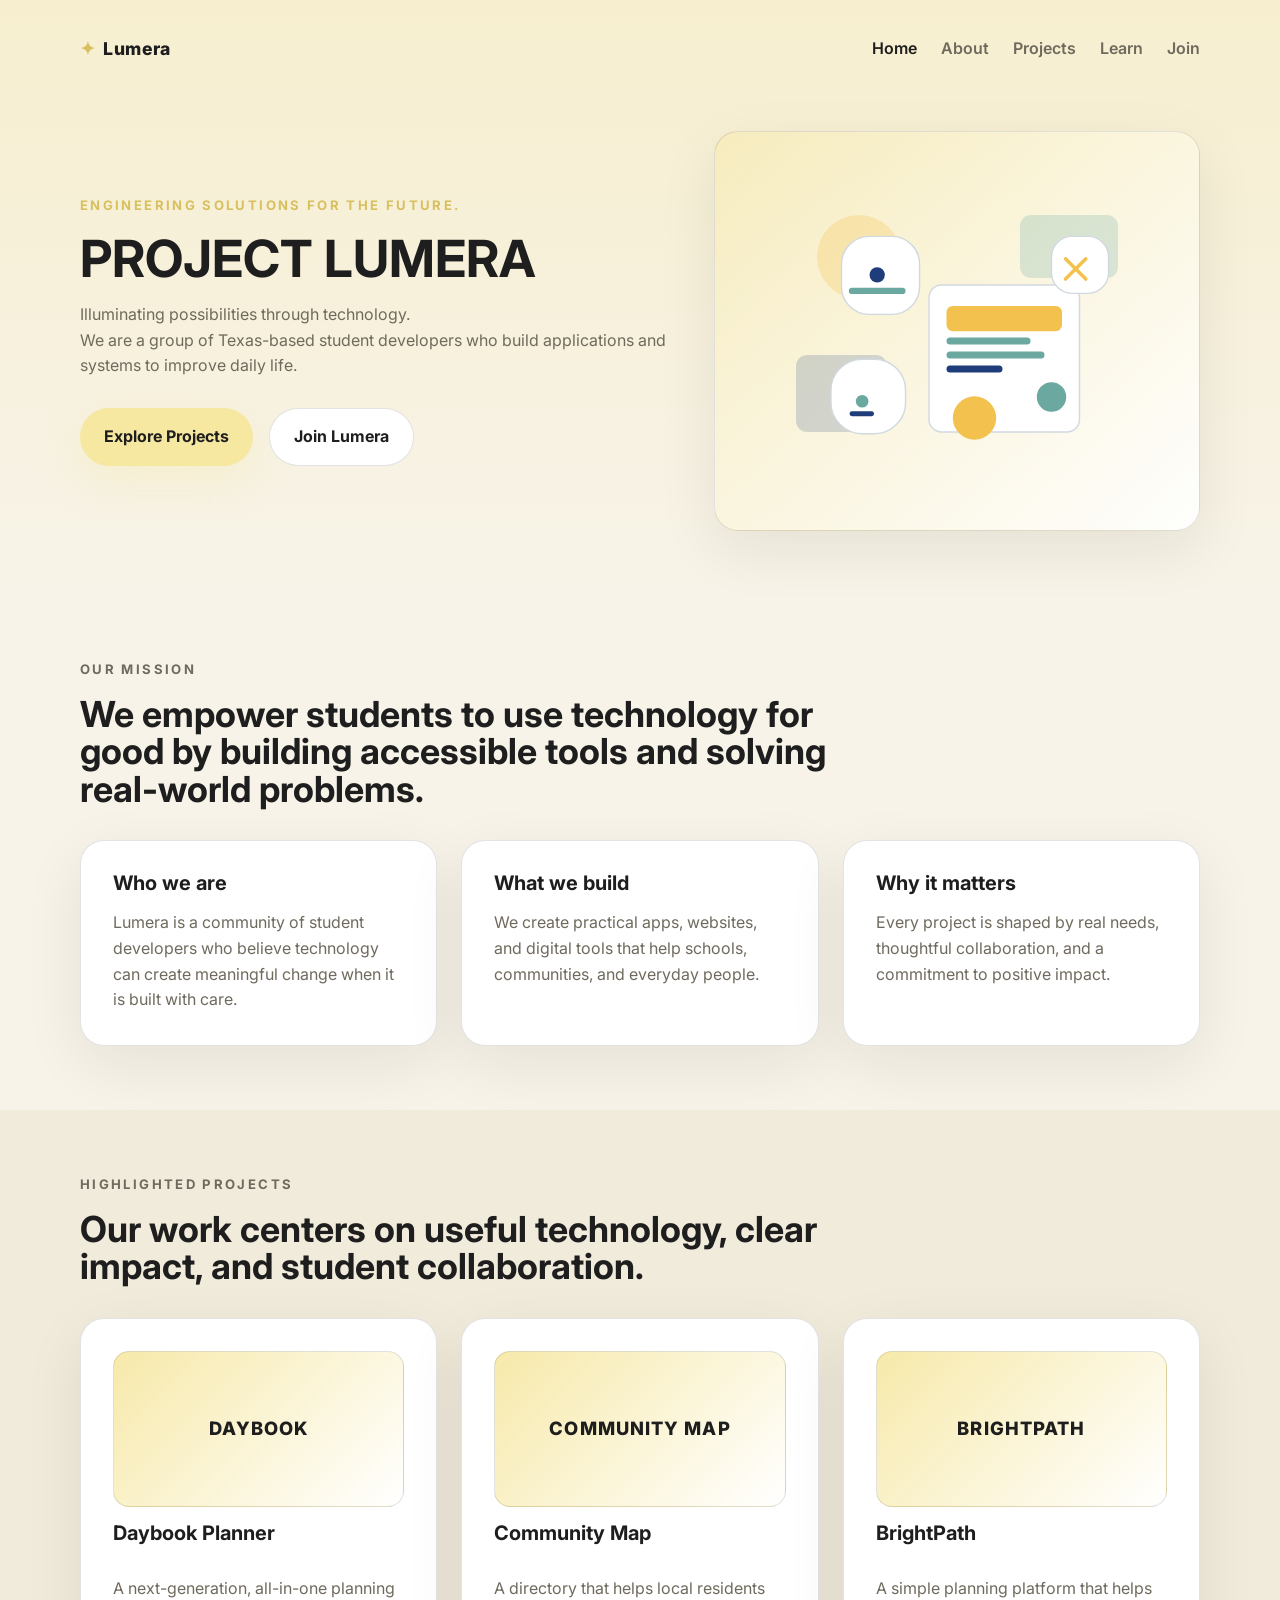
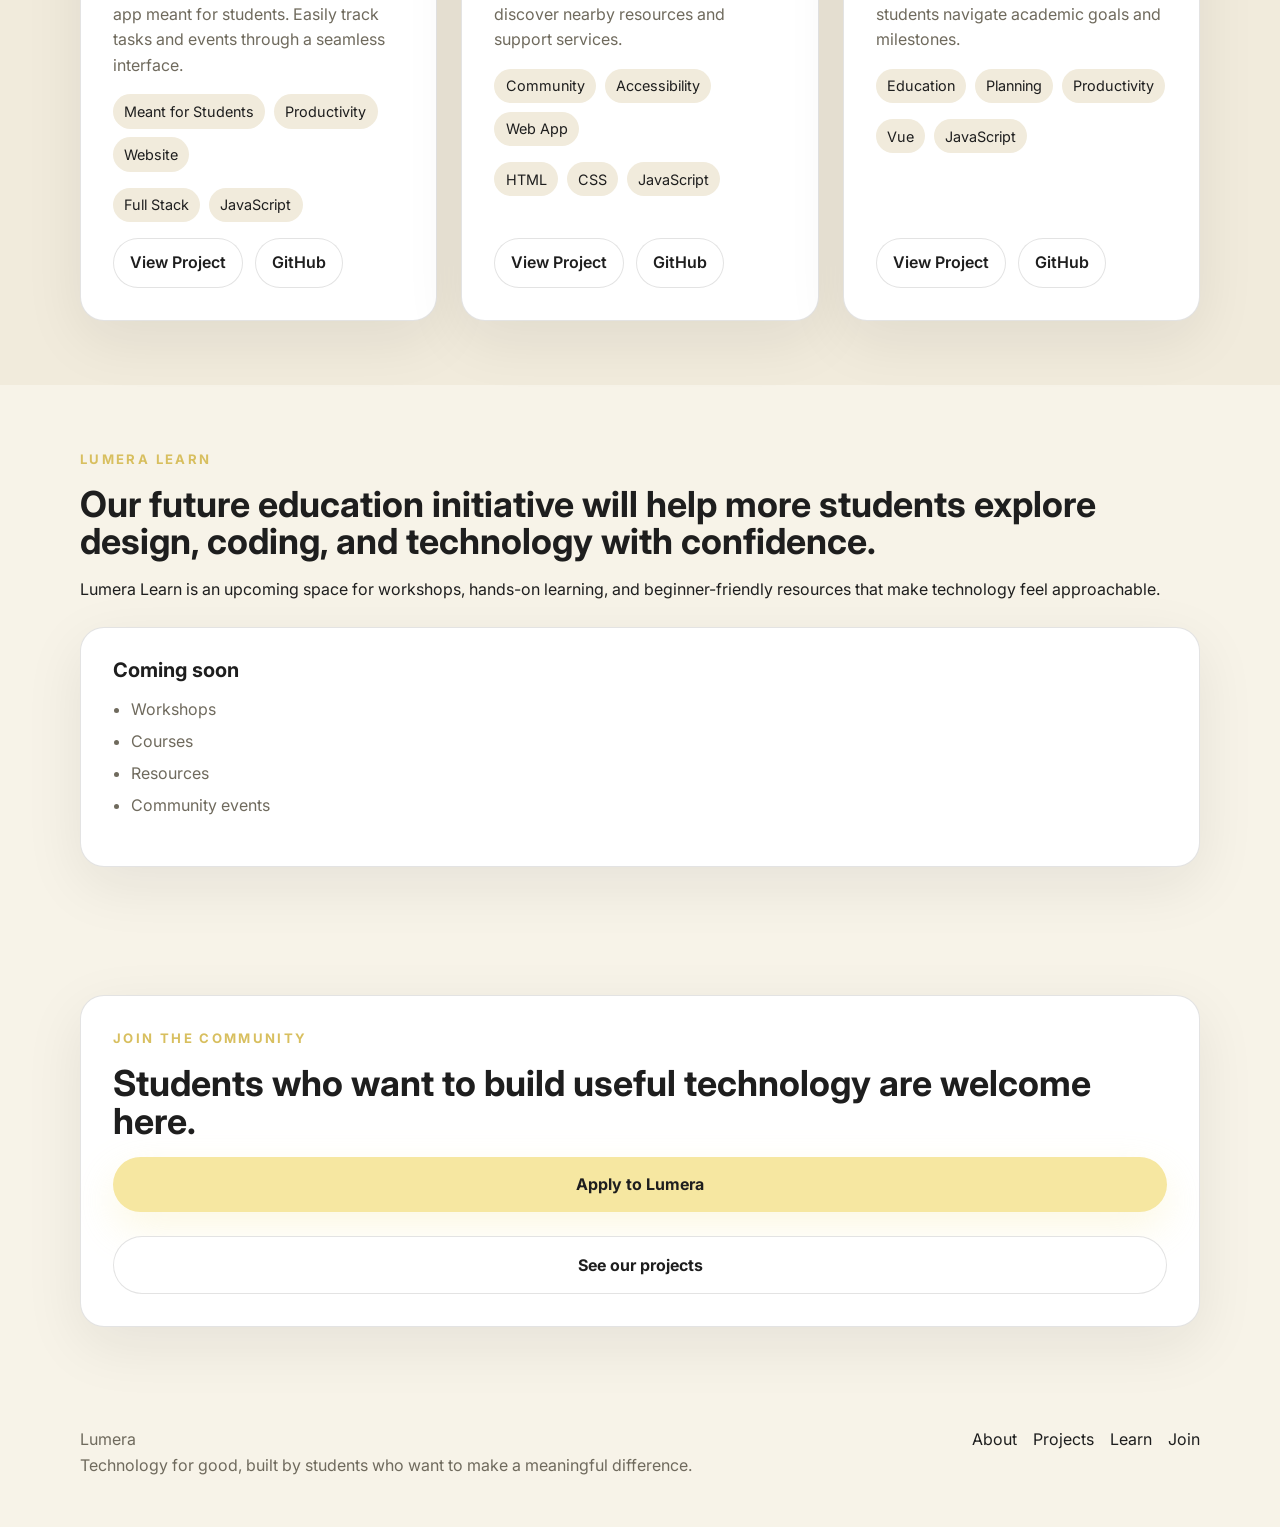
==== index.html @ 1d2bdd90 "Updated website UI and purpose" ====
﻿<!DOCTYPE html>
<html lang="en">
  <head>
    <meta charset="UTF-8" />
    <meta name="viewport" content="width=device-width, initial-scale=1.0" />
    <title>Project Lumera</title>
    <meta
      name="description"
      content="Lumera is a student-led nonprofit building technology that helps people and communities through meaningful projects."
    />
    <link rel="preconnect" href="https://fonts.googleapis.com" />
    <link rel="preconnect" href="https://fonts.gstatic.com" crossorigin />
    <link
      href="https://fonts.googleapis.com/css2?family=Inter:wght@400;500;600;700;800&display=swap"
      rel="stylesheet"
    />
    <link rel="stylesheet" href="css/style.css" />
    <script defer src="js/config.js"></script>
    <script defer src="js/projects.js"></script>
    <script defer src="js/script.js"></script>
  </head>
  <body>
    <header class="page-header">
      <div class="container header-inner">
        <a class="brand" href="index.html"><span class="brand-mark">✦</span> Lumera</a>
        <button class="nav-toggle" aria-expanded="false" aria-controls="site-navigation">
          <span class="toggle-line"></span>
          <span class="toggle-line"></span>
          <span class="toggle-line"></span>
          <span class="visually-hidden">Open navigation</span>
        </button>
        <nav id="site-navigation" class="site-nav">
          <a href="index.html" class="nav-link active">Home</a>
          <a href="about.html" class="nav-link">About</a>
          <a href="projects.html" class="nav-link">Projects</a>
          <a href="learn.html" class="nav-link">Learn</a>
          <a href="join.html" class="nav-link">Join</a>
        </nav>
      </div>

      <div class="container hero-grid">
        <div class="hero-copy">
          <p class="eyebrow">Engineering Solutions for the Future.</p>
          <h1>PROJECT LUMERA</h1>
          <p class="hero-text">Illuminating possibilities through technology.</p>
          <p class="hero-description">
            We are a group of Texas-based student developers who build applications and systems to improve daily life.
          </p>
          <div class="hero-actions">
            <a href="projects.html" class="btn btn-primary">Explore Projects</a>
            <a href="join.html" class="btn btn-secondary">Join Lumera</a>
          </div>
        </div>

        <div class="hero-visual-card">
          <img src="images/hero-illustration.svg" alt="Illustration of a glowing light and digital tools" />
        </div>
      </div>
    </header>

    <main>
      <section class="section container">
        <div class="section-heading">
          <p class="eyebrow">Our mission</p>
          <h2>We empower students to use technology for good by building accessible tools and solving real-world problems.</h2>
        </div>
        <div class="feature-grid">
          <article class="card">
            <h3>Who we are</h3>
            <p>Lumera is a community of student developers who believe technology can create meaningful change when it is built with care.</p>
          </article>
          <article class="card">
            <h3>What we build</h3>
            <p>We create practical apps, websites, and digital tools that help schools, communities, and everyday people.</p>
          </article>
          <article class="card">
            <h3>Why it matters</h3>
            <p>Every project is shaped by real needs, thoughtful collaboration, and a commitment to positive impact.</p>
          </article>
        </div>
      </section>

      <section class="section section-alt">
        <div class="container">
          <div class="section-heading">
            <p class="eyebrow">Highlighted projects</p>
            <h2>Our work centers on useful technology, clear impact, and student collaboration.</h2>
          </div>
          <div class="project-grid" data-project-grid data-project-limit="3"></div>
        </div>
      </section>

      <section class="section container">
        <div class="split-grid">
          <div>
            <p class="eyebrow">Lumera Learn</p>
            <h2>Our future education initiative will help more students explore design, coding, and technology with confidence.</h2>
            <p>Lumera Learn is an upcoming space for workshops, hands-on learning, and beginner-friendly resources that make technology feel approachable.</p>
          </div>
          <div class="card">
            <h3>Coming soon</h3>
            <ul class="detail-list">
              <li>Workshops</li>
              <li>Courses</li>
              <li>Resources</li>
              <li>Community events</li>
            </ul>
          </div>
        </div>
      </section>

      <section class="section section-cta container">
        <div class="callout">
          <div>
            <p class="eyebrow">Join the community</p>
            <h2>Students who want to build useful technology are welcome here.</h2>
          </div>
          <div class="callout-actions">
            <a href="join.html" class="btn btn-primary">Apply to Lumera</a>
            <a href="projects.html" class="btn btn-secondary">See our projects</a>
          </div>
        </div>
      </section>
    </main>

    <footer class="footer">
      <div class="container footer-inner">
        <div>
          <p class="footer-brand">Lumera</p>
          <p>Technology for good, built by students who want to make a meaningful difference.</p>
        </div>
        <div class="footer-links">
          <a href="about.html">About</a>
          <a href="projects.html">Projects</a>
          <a href="learn.html">Learn</a>
          <a href="join.html">Join</a>
        </div>
      </div>
    </footer>
  </body>
</html>
---- css/style.css ----
:root {
  color-scheme: light;
  --bg: #f7f3e8;
  --surface: #ffffff;
  --surface-soft: #f1ebdc;
  --text: #1e1e1e;
  --muted: #6f6a5d;
  --accent: #f6e7a1;
  --accent-strong: #d8bf5f;
  --border: rgba(30, 30, 30, 0.12);
  --shadow: 0 18px 60px rgba(30, 30, 30, 0.08);
  --radius: 24px;
}

* {
  box-sizing: border-box;
}

html {
  scroll-behavior: smooth;
}

body {
  margin: 0;
  font-family: "Inter", sans-serif;
  background: var(--bg);
  color: var(--text);
  line-height: 1.6;
}

img {
  max-width: 100%;
  display: block;
}

a {
  color: inherit;
  text-decoration: none;
}

button,
input,
select,
textarea {
  font: inherit;
}

.container {
  width: min(1120px, calc(100% - 2rem));
  margin: 0 auto;
}

.visually-hidden {
  position: absolute;
  width: 1px;
  height: 1px;
  padding: 0;
  margin: -1px;
  overflow: hidden;
  clip: rect(0, 0, 0, 0);
  white-space: nowrap;
  border: 0;
}

.header-inner {
  display: flex;
  align-items: center;
  justify-content: space-between;
  gap: 1rem;
  padding: 1.2rem 0;
}

.brand {
  display: inline-flex;
  align-items: center;
  gap: 0.45rem;
  font-size: 1.1rem;
  font-weight: 800;
  letter-spacing: 0.04em;
}

.brand-mark {
  color: var(--accent-strong);
}

.site-nav {
  display: flex;
  align-items: center;
  gap: 1.5rem;
}

.nav-link {
  color: var(--muted);
  font-weight: 600;
  transition: color 180ms ease;
}

.nav-link:hover,
.nav-link.active {
  color: var(--text);
}

.nav-toggle {
  display: none;
  border: none;
  background: transparent;
  width: 42px;
  height: 42px;
  padding: 0;
  cursor: pointer;
}

.toggle-line {
  display: block;
  width: 100%;
  height: 3px;
  background: var(--text);
  border-radius: 999px;
  margin: 6px 0;
}

.page-header {
  padding-top: 1rem;
  background: linear-gradient(180deg, rgba(246, 231, 161, 0.35) 0%, rgba(247, 243, 232, 0) 100%);
}

.page-header-subpage {
  padding-bottom: 0;
}

.hero-grid,
.split-grid,
.feature-grid,
.project-grid,
.callout-actions,
.footer-inner {
  display: grid;
  gap: 1.5rem;
}

.hero-grid {
  grid-template-columns: 1.1fr 0.9fr;
  align-items: center;
  gap: 2.5rem;
  padding: 3rem 0 4rem;
}

.hero-copy {
  max-width: 680px;
}

.eyebrow {
  margin: 0 0 1rem;
  font-size: 0.82rem;
  font-weight: 700;
  letter-spacing: 0.18em;
  text-transform: uppercase;
  color: var(--accent-strong);
}

h1,
h2,
h3,
h4 {
  margin: 0 0 1rem;
  line-height: 1.05;
}

h1 {
  font-size: clamp(2.8rem, 4vw, 4.4rem);
}

h2 {
  font-size: clamp(1.9rem, 2.8vw, 2.7rem);
}

h3 {
  font-size: 1.25rem;
}

p {
  margin: 0;
}

.hero-text,
.hero-description,
.section-heading p,
.card p,
.quote-card p,
.footer p,
.project-card p,
.project-card li,
.detail-list {
  color: var(--muted);
}

.hero-actions {
  display: flex;
  flex-wrap: wrap;
  gap: 1rem;
  margin-top: 1.8rem;
}

.btn {
  display: inline-flex;
  align-items: center;
  justify-content: center;
  padding: 0.95rem 1.5rem;
  border-radius: 999px;
  border: none;
  cursor: pointer;
  font-weight: 700;
  transition: transform 180ms ease, box-shadow 180ms ease, background-color 180ms ease;
}

.btn:hover {
  transform: translateY(-1px);
}

.btn-primary {
  background: var(--accent);
  color: var(--text);
  box-shadow: 0 16px 40px rgba(246, 231, 161, 0.3);
}

.btn-secondary {
  background: var(--surface);
  color: var(--text);
  border: 1px solid var(--border);
}

.section {
  padding: 4rem 0;
}

.section-alt {
  background: var(--surface-soft);
}

.section-subpage-hero {
  padding: 4rem 0 2rem;
}

.section-heading {
  max-width: 760px;
  margin-bottom: 2rem;
}

.feature-grid,
.project-grid {
  grid-template-columns: repeat(3, minmax(0, 1fr));
}

.card,
.quote-card,
.project-card,
.hero-visual-card,
.callout {
  background: var(--surface);
  border: 1px solid var(--border);
  border-radius: var(--radius);
  box-shadow: var(--shadow);
}

.card,
.quote-card,
.project-card,
.hero-visual-card,
.callout {
  padding: 2rem;
}

.hero-visual-card {
  display: flex;
  justify-content: center;
  align-items: center;
  min-height: 400px;
  background: linear-gradient(135deg, rgba(246, 231, 161, 0.45), rgba(255, 255, 255, 0.9));
}

.hero-visual-card img {
  width: 100%;
  height: auto;
}

.project-card {
  display: flex;
  flex-direction: column;
  gap: 1rem;
}

.project-card .project-visual {
  height: 156px;
  border-radius: 16px;
  background: linear-gradient(135deg, rgba(246, 231, 161, 0.9), rgba(255, 255, 255, 0.95));
  border: 1px solid var(--border);
  display: grid;
  place-items: center;
  font-weight: 800;
  font-size: 1.15rem;
  letter-spacing: 0.06em;
  text-transform: uppercase;
}

.project-tags,
.tech-list {
  display: flex;
  flex-wrap: wrap;
  gap: 0.55rem;
  list-style: none;
  padding: 0;
  margin: 0;
}

.project-tags li,
.tech-list li {
  padding: 0.35rem 0.7rem;
  border-radius: 999px;
  background: var(--surface-soft);
  color: var(--text);
  font-size: 0.9rem;
}

.project-links {
  display: flex;
  flex-wrap: wrap;
  gap: 0.75rem;
  margin-top: auto;
}

.project-links a {
  padding: 0.7rem 1rem;
  border-radius: 999px;
  border: 1px solid var(--border);
  font-weight: 600;
  background: var(--surface);
}

.detail-list {
  padding-left: 1.1rem;
  display: grid;
  gap: 0.4rem;
}

.quote-card {
  display: grid;
  gap: 0.6rem;
}

.footer {
  padding: 2.25rem 0 3rem;
}

.footer-inner {
  grid-template-columns: 1.2fr 0.8fr;
  align-items: start;
}

.footer-links {
  display: flex;
  flex-wrap: wrap;
  gap: 1rem;
  justify-content: flex-end;
}

.form-card {
  max-width: 700px;
  margin: 0 auto;
}

.form-card form {
  display: grid;
  gap: 1rem;
}

.form-card label {
  display: grid;
  gap: 0.45rem;
  font-weight: 600;
}

.form-card input,
.form-card textarea {
  border: 1px solid var(--border);
  border-radius: 14px;
  padding: 0.85rem 1rem;
  background: var(--surface);
}

.form-card textarea {
  min-height: 140px;
  resize: vertical;
}

.form-card .btn {
  width: fit-content;
}

@media (max-width: 860px) {
  .hero-grid,
  .feature-grid,
  .project-grid,
  .footer-inner,
  .split-grid {
    grid-template-columns: 1fr;
  }

  .footer-links {
    justify-content: flex-start;
  }
}

@media (max-width: 720px) {
  .site-nav {
    display: none;
    position: absolute;
    top: 72px;
    right: 1rem;
    flex-direction: column;
    align-items: flex-start;
    background: var(--surface);
    padding: 1rem;
    border: 1px solid var(--border);
    border-radius: 18px;
    box-shadow: var(--shadow);
  }

  .site-nav.open {
    display: flex;
  }

  .nav-toggle {
    display: inline-block;
  }

  .hero-grid {
    padding-top: 1.8rem;
  }

  .hero-actions {
    flex-direction: column;
    align-items: flex-start;
  }
}
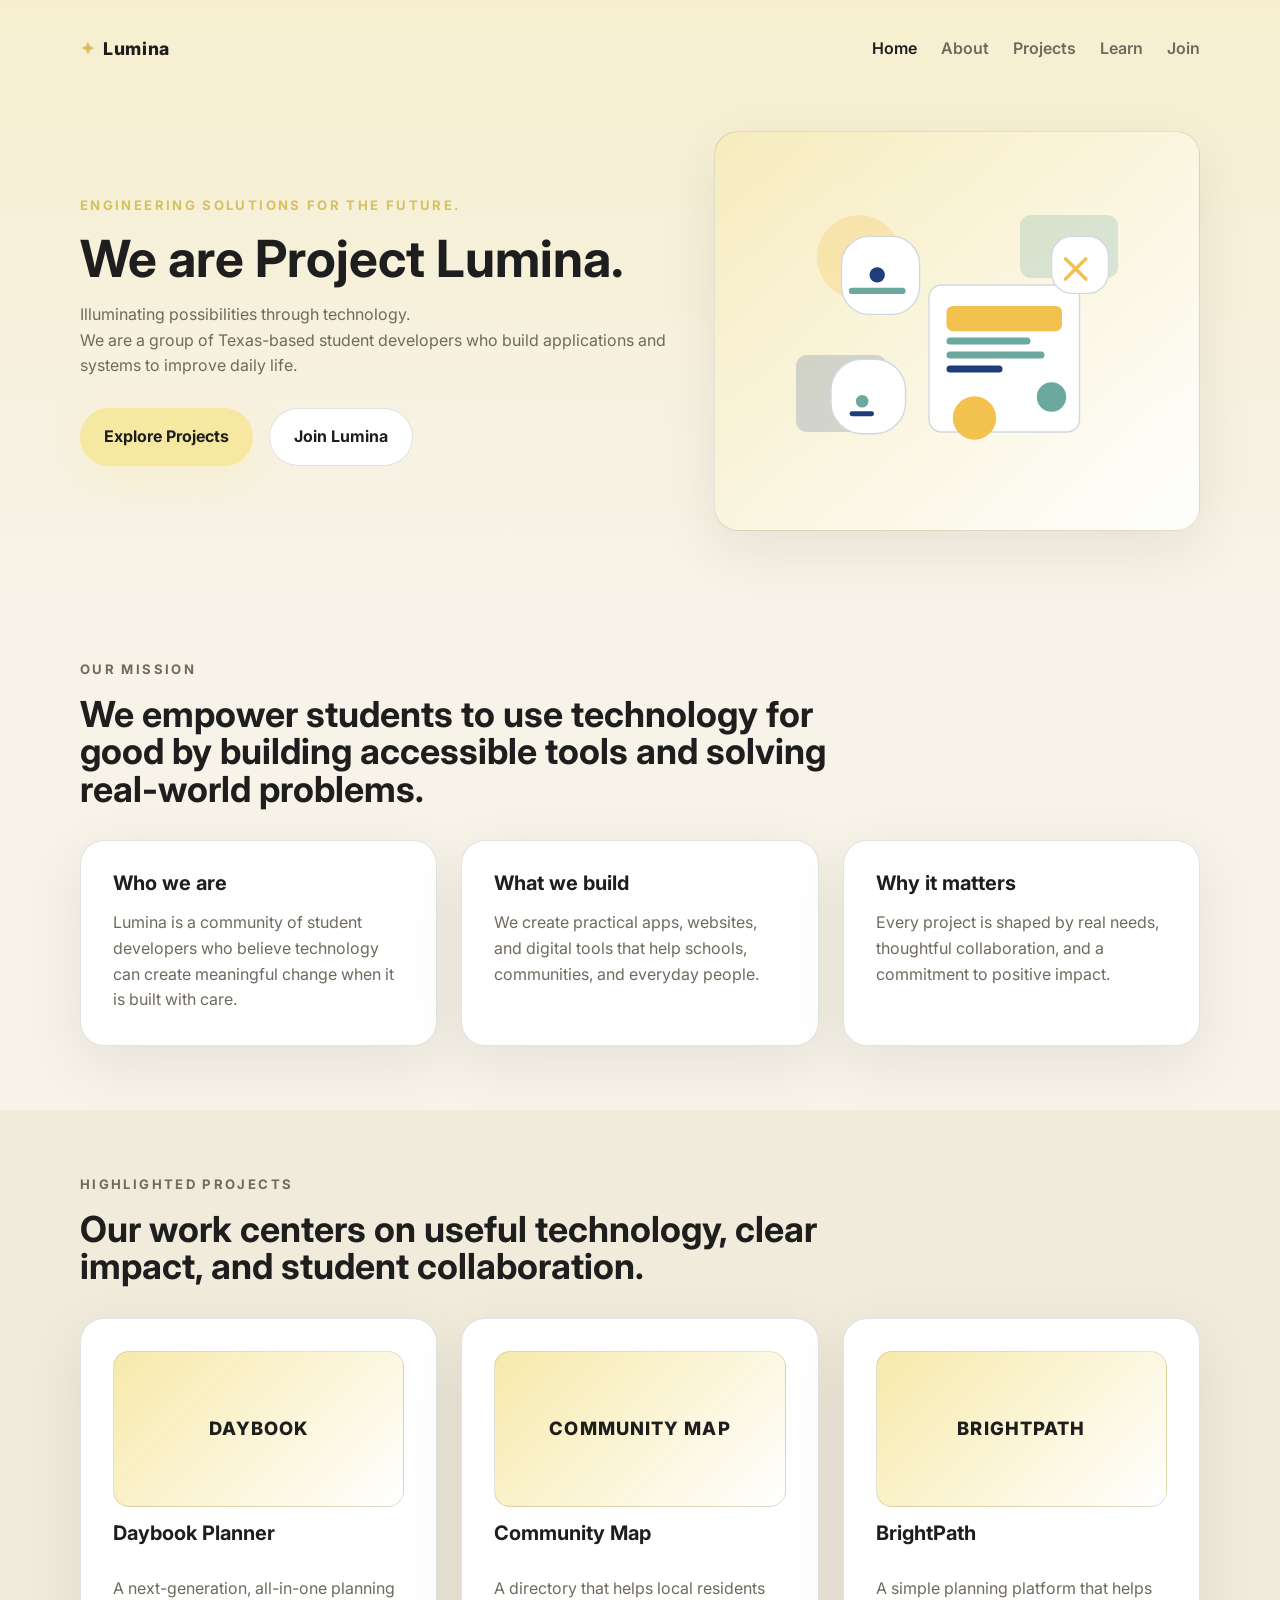
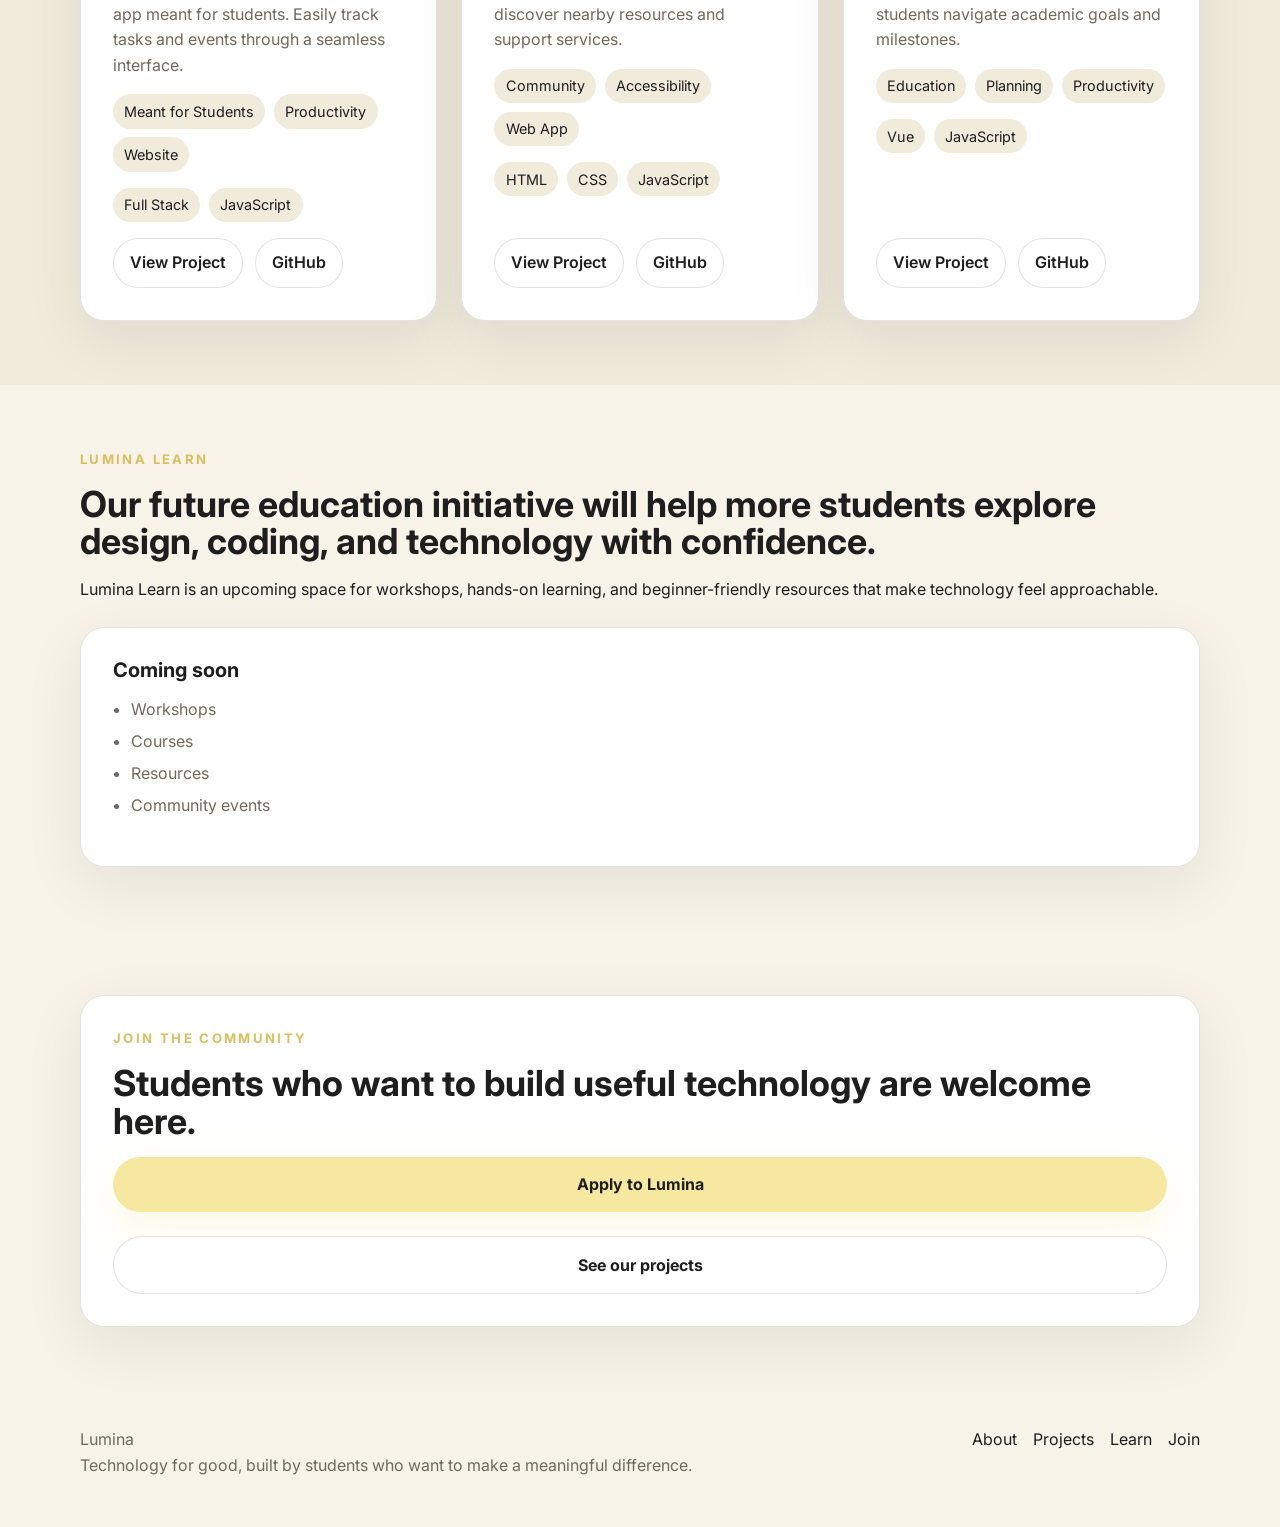
==== commit c9550184: "Updated website details" ====
--- a/index.html
+++ b/index.html
@@ -3,10 +3,10 @@
   <head>
     <meta charset="UTF-8" />
     <meta name="viewport" content="width=device-width, initial-scale=1.0" />
-    <title>Project Lumera</title>
+    <title>Project Lumina</title>
     <meta
       name="description"
-      content="Lumera is a student-led nonprofit building technology that helps people and communities through meaningful projects."
+      content="Lumina is a student-led nonprofit building technology that helps people and communities through meaningful projects."
     />
     <link rel="preconnect" href="https://fonts.googleapis.com" />
     <link rel="preconnect" href="https://fonts.gstatic.com" crossorigin />
@@ -22,7 +22,7 @@
   <body>
     <header class="page-header">
       <div class="container header-inner">
-        <a class="brand" href="index.html"><span class="brand-mark">✦</span> Lumera</a>
+        <a class="brand" href="index.html"><span class="brand-mark">✦</span> Lumina</a>
         <button class="nav-toggle" aria-expanded="false" aria-controls="site-navigation">
           <span class="toggle-line"></span>
           <span class="toggle-line"></span>
@@ -41,14 +41,14 @@
       <div class="container hero-grid">
         <div class="hero-copy">
           <p class="eyebrow">Engineering Solutions for the Future.</p>
-          <h1>PROJECT LUMERA</h1>
+          <h1>We are Project Lumina.</h1>
           <p class="hero-text">Illuminating possibilities through technology.</p>
           <p class="hero-description">
             We are a group of Texas-based student developers who build applications and systems to improve daily life.
           </p>
           <div class="hero-actions">
             <a href="projects.html" class="btn btn-primary">Explore Projects</a>
-            <a href="join.html" class="btn btn-secondary">Join Lumera</a>
+            <a href="join.html" class="btn btn-secondary">Join Lumina</a>
           </div>
         </div>
 
@@ -67,7 +67,7 @@
         <div class="feature-grid">
           <article class="card">
             <h3>Who we are</h3>
-            <p>Lumera is a community of student developers who believe technology can create meaningful change when it is built with care.</p>
+            <p>Lumina is a community of student developers who believe technology can create meaningful change when it is built with care.</p>
           </article>
           <article class="card">
             <h3>What we build</h3>
@@ -93,9 +93,9 @@
       <section class="section container">
         <div class="split-grid">
           <div>
-            <p class="eyebrow">Lumera Learn</p>
+            <p class="eyebrow">Lumina Learn</p>
             <h2>Our future education initiative will help more students explore design, coding, and technology with confidence.</h2>
-            <p>Lumera Learn is an upcoming space for workshops, hands-on learning, and beginner-friendly resources that make technology feel approachable.</p>
+            <p>Lumina Learn is an upcoming space for workshops, hands-on learning, and beginner-friendly resources that make technology feel approachable.</p>
           </div>
           <div class="card">
             <h3>Coming soon</h3>
@@ -116,7 +116,7 @@
             <h2>Students who want to build useful technology are welcome here.</h2>
           </div>
           <div class="callout-actions">
-            <a href="join.html" class="btn btn-primary">Apply to Lumera</a>
+            <a href="join.html" class="btn btn-primary">Apply to Lumina</a>
             <a href="projects.html" class="btn btn-secondary">See our projects</a>
           </div>
         </div>
@@ -126,7 +126,7 @@
     <footer class="footer">
       <div class="container footer-inner">
         <div>
-          <p class="footer-brand">Lumera</p>
+          <p class="footer-brand">Lumina</p>
           <p>Technology for good, built by students who want to make a meaningful difference.</p>
         </div>
         <div class="footer-links">
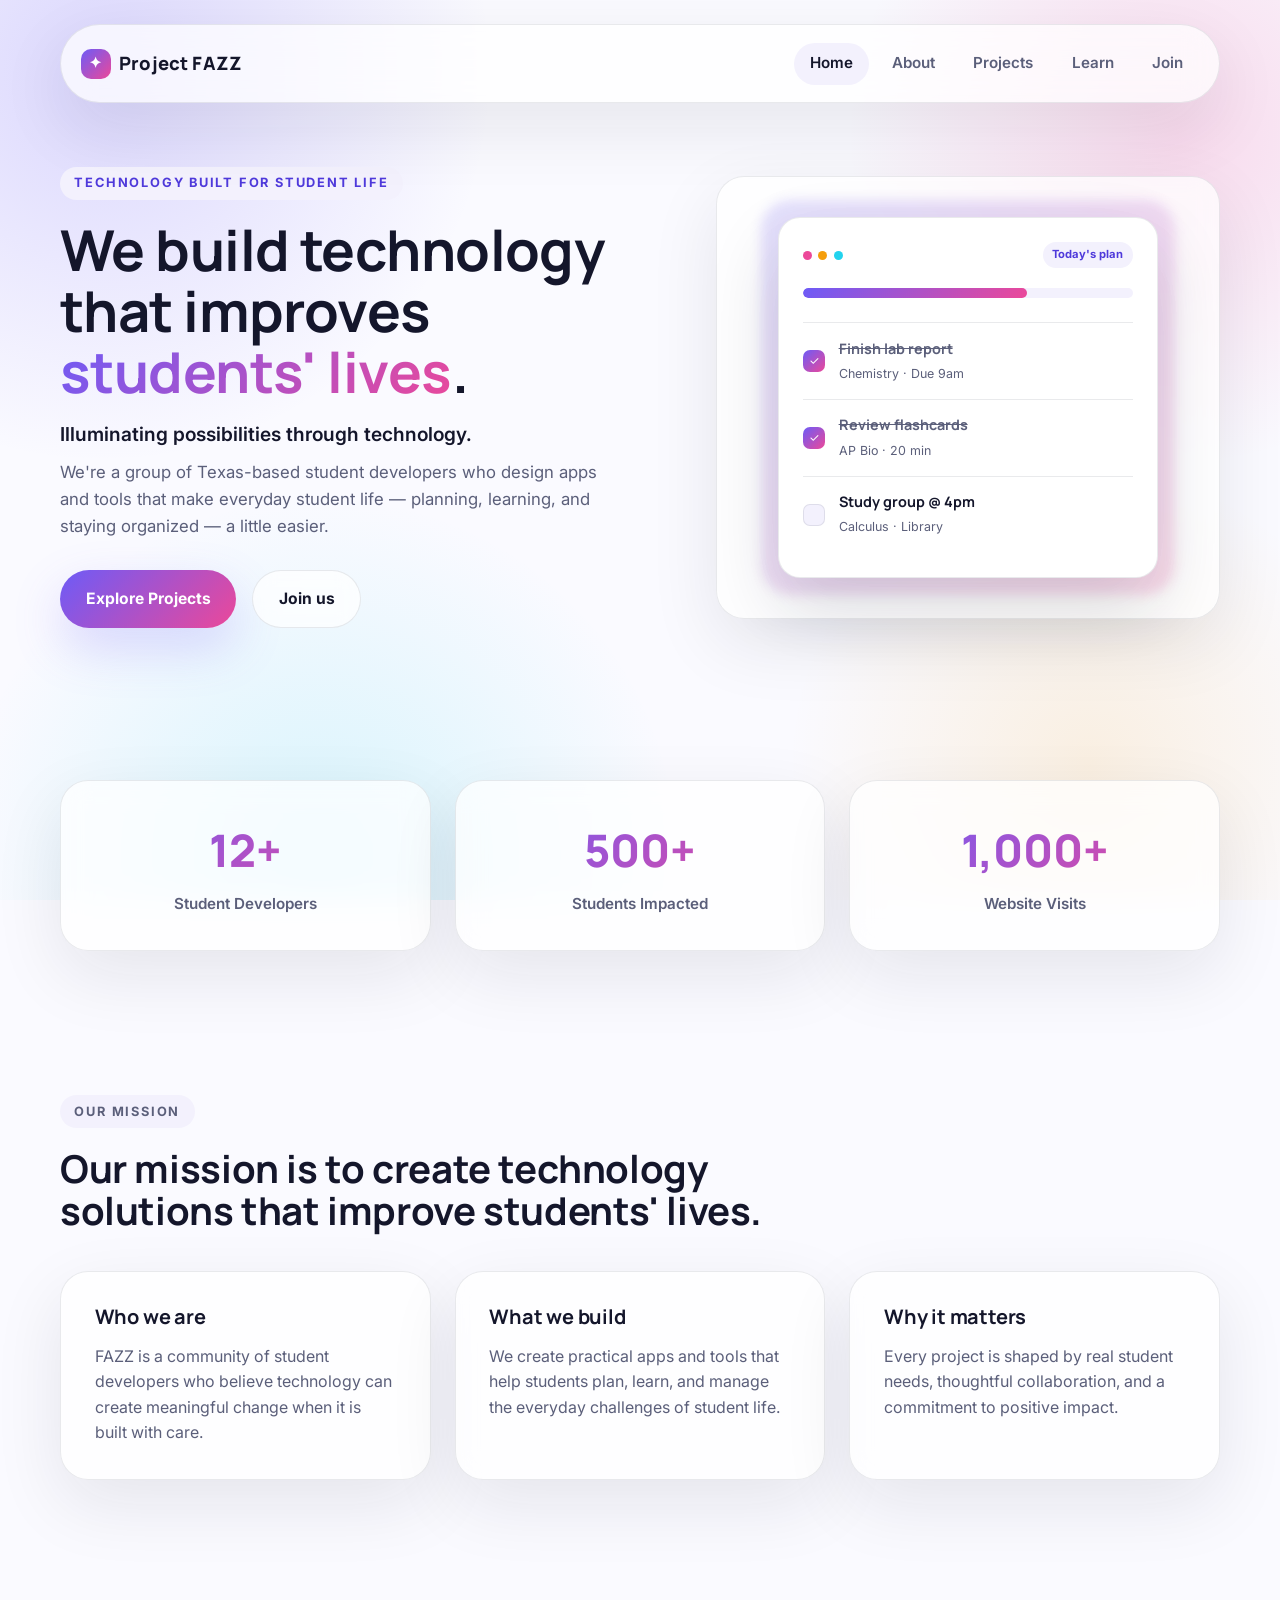
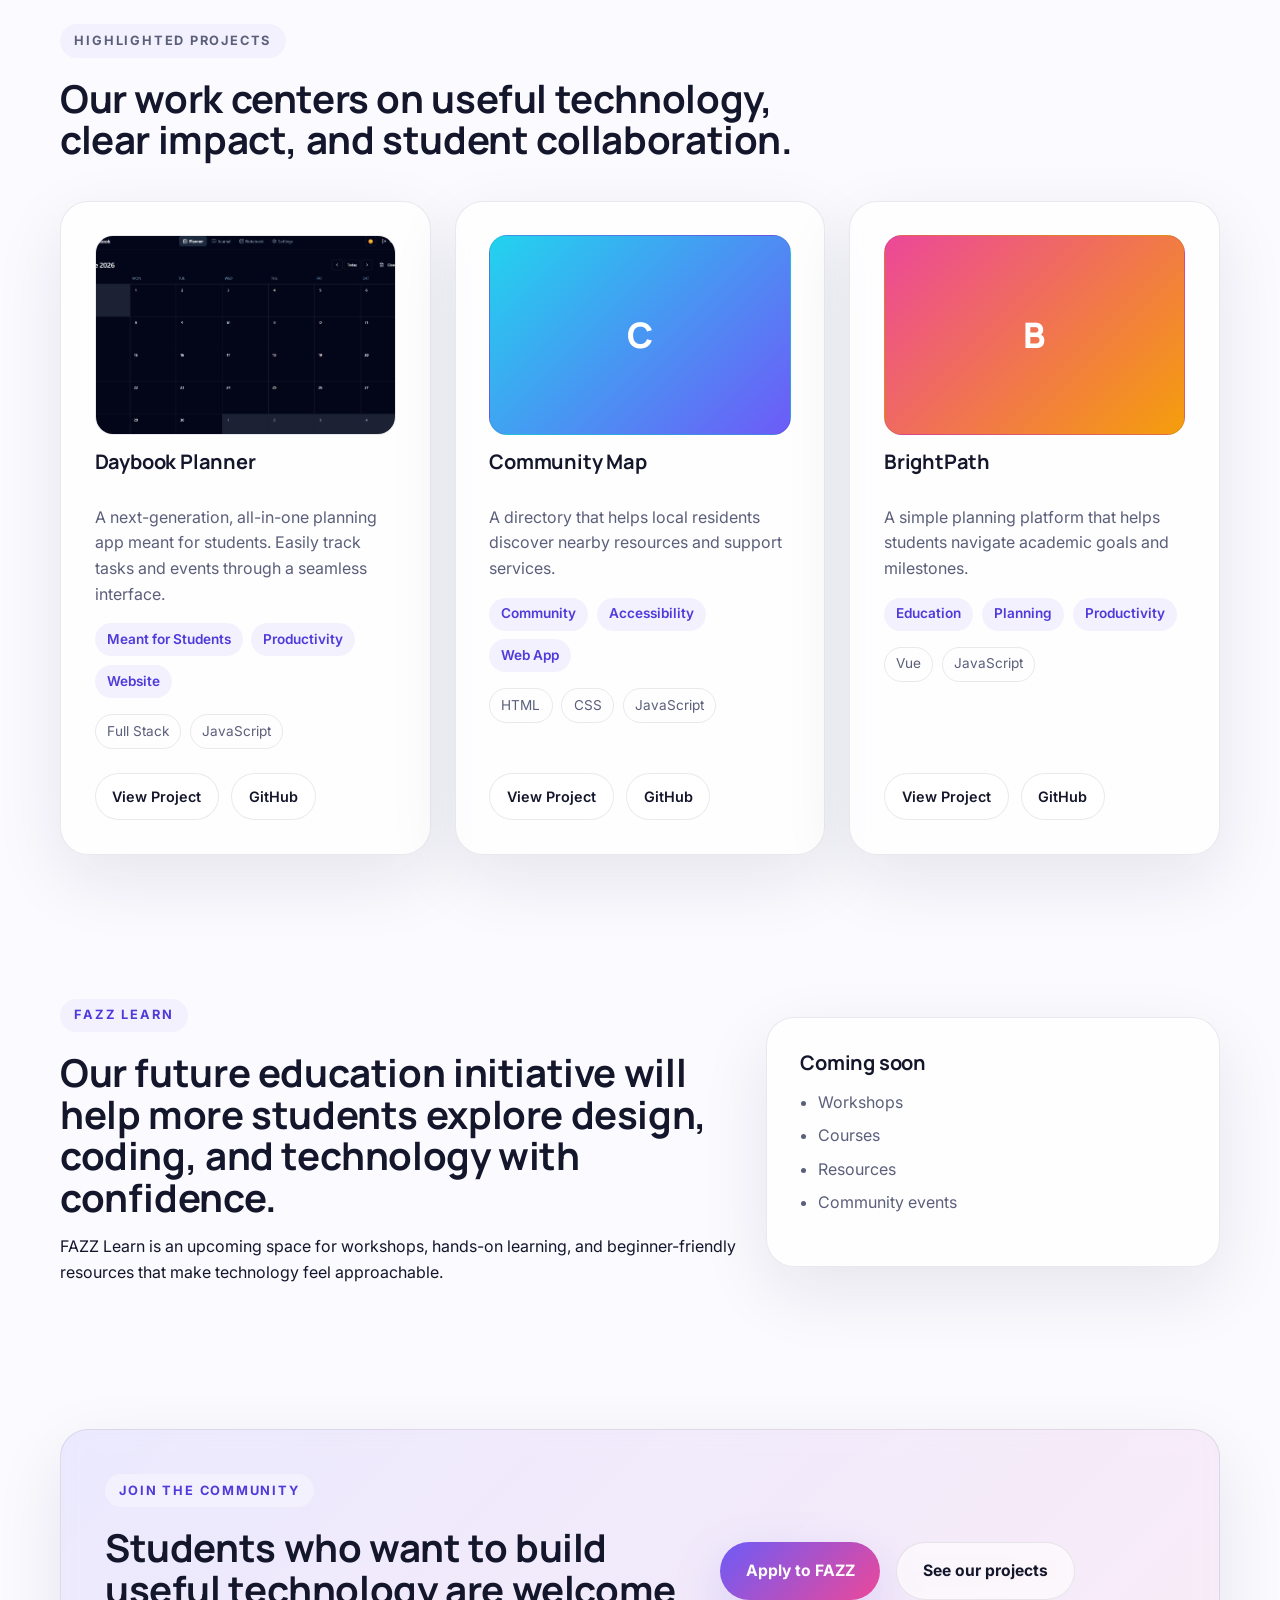
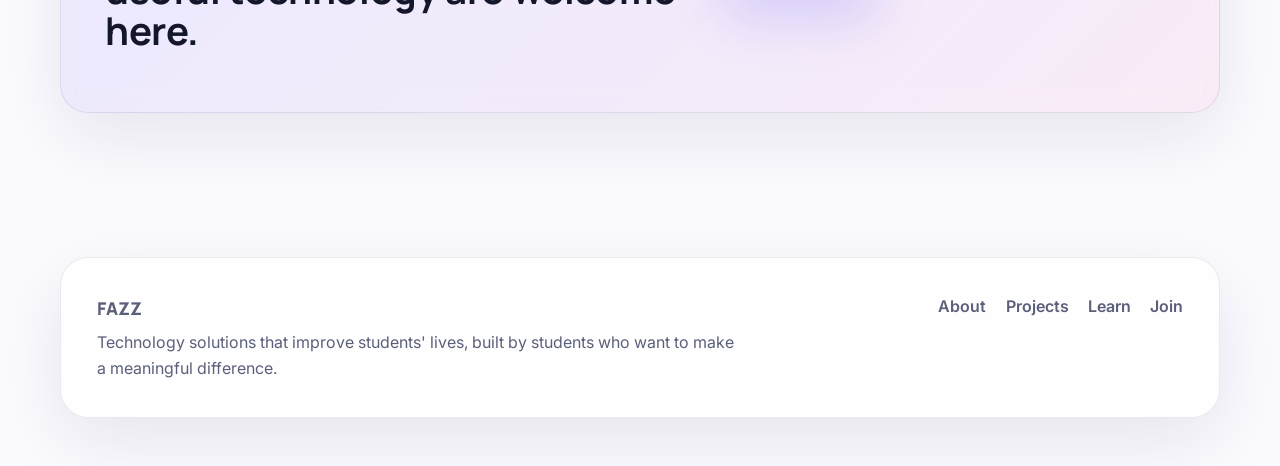
==== commit a9e83bb1: "Updated website UI and club name" ====
--- a/index.html
+++ b/index.html
@@ -1,28 +1,29 @@
-﻿<!DOCTYPE html>
+<!DOCTYPE html>
 <html lang="en">
   <head>
     <meta charset="UTF-8" />
     <meta name="viewport" content="width=device-width, initial-scale=1.0" />
-    <title>Project Lumina</title>
+    <title>FAZZ</title>
     <meta
       name="description"
-      content="Lumina is a student-led nonprofit building technology that helps people and communities through meaningful projects."
+      content="FAZZ (Future Advancements in Zero Barrier Zone) is a student-led nonprofit building technology solutions that improve students' lives, from planning tools to accessible learning resources."
     />
     <link rel="preconnect" href="https://fonts.googleapis.com" />
     <link rel="preconnect" href="https://fonts.gstatic.com" crossorigin />
     <link
-      href="https://fonts.googleapis.com/css2?family=Inter:wght@400;500;600;700;800&display=swap"
+      href="https://fonts.googleapis.com/css2?family=Inter:wght@400;500;600;700;800&family=Manrope:wght@600;700;800&display=swap"
       rel="stylesheet"
     />
     <link rel="stylesheet" href="css/style.css" />
     <script defer src="js/config.js"></script>
     <script defer src="js/projects.js"></script>
+    <script defer src="js/stats.js"></script>
     <script defer src="js/script.js"></script>
   </head>
   <body>
     <header class="page-header">
       <div class="container header-inner">
-        <a class="brand" href="index.html"><span class="brand-mark">✦</span> Lumina</a>
+        <a class="brand" href="index.html"><span class="brand-mark">✦</span>Project FAZZ</a>
         <button class="nav-toggle" aria-expanded="false" aria-controls="site-navigation">
           <span class="toggle-line"></span>
           <span class="toggle-line"></span>
@@ -40,48 +41,74 @@
 
       <div class="container hero-grid">
         <div class="hero-copy">
-          <p class="eyebrow">Engineering Solutions for the Future.</p>
-          <h1>We are Project Lumina.</h1>
+          <p class="eyebrow">Technology built for student life</p>
+          <h1>We build technology that improves <span class="gradient-text">students' lives</span>.</h1>
           <p class="hero-text">Illuminating possibilities through technology.</p>
           <p class="hero-description">
-            We are a group of Texas-based student developers who build applications and systems to improve daily life.
+            We're a group of Texas-based student developers who design apps and tools that make everyday student life — planning, learning, and staying organized — a little easier.
           </p>
           <div class="hero-actions">
             <a href="projects.html" class="btn btn-primary">Explore Projects</a>
-            <a href="join.html" class="btn btn-secondary">Join Lumina</a>
+            <a href="join.html" class="btn btn-secondary">Join us</a>
           </div>
         </div>
 
         <div class="hero-visual-card">
-          <img src="images/hero-illustration.svg" alt="Illustration of a glowing light and digital tools" />
+          <div class="app-mock">
+            <div class="app-mock-header">
+              <div class="app-mock-dots">
+                <span></span>
+                <span></span>
+                <span></span>
+              </div>
+              <span class="app-mock-badge">Today's plan</span>
+            </div>
+            <div class="app-mock-progress"><span></span></div>
+            <div class="app-mock-task">
+              <span class="app-mock-check done">✓</span>
+              <span class="app-mock-task-text"><strong class="done-text">Finish lab report</strong><span>Chemistry · Due 9am</span></span>
+            </div>
+            <div class="app-mock-task">
+              <span class="app-mock-check done">✓</span>
+              <span class="app-mock-task-text"><strong class="done-text">Review flashcards</strong><span>AP Bio · 20 min</span></span>
+            </div>
+            <div class="app-mock-task">
+              <span class="app-mock-check pending">•</span>
+              <span class="app-mock-task-text"><strong>Study group @ 4pm</strong><span>Calculus · Library</span></span>
+            </div>
+          </div>
         </div>
       </div>
     </header>
 
     <main>
-      <section class="section container">
+      <section class="section container" data-animate>
+        <div class="stat-grid" data-stats-grid></div>
+      </section>
+
+      <section class="section container" data-animate>
         <div class="section-heading">
           <p class="eyebrow">Our mission</p>
-          <h2>We empower students to use technology for good by building accessible tools and solving real-world problems.</h2>
+          <h2>Our mission is to create technology solutions that improve students' lives.</h2>
         </div>
         <div class="feature-grid">
           <article class="card">
             <h3>Who we are</h3>
-            <p>Lumina is a community of student developers who believe technology can create meaningful change when it is built with care.</p>
+            <p>FAZZ is a community of student developers who believe technology can create meaningful change when it is built with care.</p>
           </article>
           <article class="card">
             <h3>What we build</h3>
-            <p>We create practical apps, websites, and digital tools that help schools, communities, and everyday people.</p>
+            <p>We create practical apps and tools that help students plan, learn, and manage the everyday challenges of student life.</p>
           </article>
           <article class="card">
             <h3>Why it matters</h3>
-            <p>Every project is shaped by real needs, thoughtful collaboration, and a commitment to positive impact.</p>
+            <p>Every project is shaped by real student needs, thoughtful collaboration, and a commitment to positive impact.</p>
           </article>
         </div>
       </section>
 
       <section class="section section-alt">
-        <div class="container">
+        <div class="container" data-animate>
           <div class="section-heading">
             <p class="eyebrow">Highlighted projects</p>
             <h2>Our work centers on useful technology, clear impact, and student collaboration.</h2>
@@ -90,12 +117,12 @@
         </div>
       </section>
 
-      <section class="section container">
+      <section class="section container" data-animate>
         <div class="split-grid">
           <div>
-            <p class="eyebrow">Lumina Learn</p>
+            <p class="eyebrow">FAZZ Learn</p>
             <h2>Our future education initiative will help more students explore design, coding, and technology with confidence.</h2>
-            <p>Lumina Learn is an upcoming space for workshops, hands-on learning, and beginner-friendly resources that make technology feel approachable.</p>
+            <p>FAZZ Learn is an upcoming space for workshops, hands-on learning, and beginner-friendly resources that make technology feel approachable.</p>
           </div>
           <div class="card">
             <h3>Coming soon</h3>
@@ -109,14 +136,14 @@
         </div>
       </section>
 
-      <section class="section section-cta container">
+      <section class="section section-cta container" data-animate>
         <div class="callout">
           <div>
             <p class="eyebrow">Join the community</p>
             <h2>Students who want to build useful technology are welcome here.</h2>
           </div>
           <div class="callout-actions">
-            <a href="join.html" class="btn btn-primary">Apply to Lumina</a>
+            <a href="join.html" class="btn btn-primary">Apply to FAZZ</a>
             <a href="projects.html" class="btn btn-secondary">See our projects</a>
           </div>
         </div>
@@ -126,8 +153,8 @@
     <footer class="footer">
       <div class="container footer-inner">
         <div>
-          <p class="footer-brand">Lumina</p>
-          <p>Technology for good, built by students who want to make a meaningful difference.</p>
+          <p class="footer-brand">FAZZ</p>
+          <p>Technology solutions that improve students' lives, built by students who want to make a meaningful difference.</p>
         </div>
         <div class="footer-links">
           <a href="about.html">About</a>
--- a/css/style.css
+++ b/css/style.css
@@ -1,15 +1,22 @@
 :root {
   color-scheme: light;
-  --bg: #f7f3e8;
+  --bg: #fafaff;
   --surface: #ffffff;
-  --surface-soft: #f1ebdc;
-  --text: #1e1e1e;
-  --muted: #6f6a5d;
-  --accent: #f6e7a1;
-  --accent-strong: #d8bf5f;
-  --border: rgba(30, 30, 30, 0.12);
-  --shadow: 0 18px 60px rgba(30, 30, 30, 0.08);
-  --radius: 24px;
+  --surface-glass: rgba(255, 255, 255, 0.72);
+  --surface-soft: #f3f1fd;
+  --text: #14162b;
+  --muted: #5b5f7a;
+  --primary: #6d5bf7;
+  --primary-dark: #4f3adb;
+  --pink: #ec4899;
+  --cyan: #22d3ee;
+  --amber: #f59e0b;
+  --accent-gradient: linear-gradient(135deg, var(--primary), var(--pink));
+  --border: rgba(20, 22, 43, 0.09);
+  --shadow: 0 24px 70px rgba(20, 22, 43, 0.09);
+  --shadow-glow: 0 20px 50px rgba(109, 91, 247, 0.22);
+  --radius: 28px;
+  --radius-sm: 18px;
 }
 
 * {
@@ -26,6 +33,21 @@
   background: var(--bg);
   color: var(--text);
   line-height: 1.6;
+  position: relative;
+  overflow-x: hidden;
+}
+
+body::before {
+  content: "";
+  position: fixed;
+  inset: 0;
+  z-index: -1;
+  background:
+    radial-gradient(650px circle at 8% 8%, rgba(109, 91, 247, 0.22), transparent 60%),
+    radial-gradient(550px circle at 92% 15%, rgba(236, 72, 153, 0.18), transparent 60%),
+    radial-gradient(600px circle at 25% 95%, rgba(34, 211, 238, 0.16), transparent 60%),
+    radial-gradient(500px circle at 85% 85%, rgba(245, 158, 11, 0.12), transparent 60%),
+    var(--bg);
 }
 
 img {
@@ -46,7 +68,7 @@
 }
 
 .container {
-  width: min(1120px, calc(100% - 2rem));
+  width: min(1160px, calc(100% - 2rem));
   margin: 0 auto;
 }
 
@@ -62,42 +84,67 @@
   border: 0;
 }
 
+/* Header / nav */
+
 .header-inner {
   display: flex;
   align-items: center;
   justify-content: space-between;
   gap: 1rem;
-  padding: 1.2rem 0;
+  padding: 1.1rem 1.25rem;
+  margin-top: 1rem;
+  background: var(--surface-glass);
+  backdrop-filter: blur(16px);
+  -webkit-backdrop-filter: blur(16px);
+  border: 1px solid var(--border);
+  border-radius: 999px;
+  box-shadow: var(--shadow);
 }
 
 .brand {
   display: inline-flex;
   align-items: center;
-  gap: 0.45rem;
-  font-size: 1.1rem;
+  gap: 0.5rem;
+  font-family: "Manrope", "Inter", sans-serif;
+  font-size: 1.15rem;
   font-weight: 800;
-  letter-spacing: 0.04em;
+  letter-spacing: 0.01em;
 }
 
 .brand-mark {
-  color: var(--accent-strong);
+  display: inline-grid;
+  place-items: center;
+  width: 30px;
+  height: 30px;
+  border-radius: 10px;
+  background: var(--accent-gradient);
+  color: #fff;
+  font-size: 0.95rem;
 }
 
 .site-nav {
   display: flex;
   align-items: center;
-  gap: 1.5rem;
+  gap: 0.4rem;
 }
 
 .nav-link {
   color: var(--muted);
   font-weight: 600;
-  transition: color 180ms ease;
-}
-
-.nav-link:hover,
+  font-size: 0.95rem;
+  padding: 0.55rem 1rem;
+  border-radius: 999px;
+  transition: color 180ms ease, background-color 180ms ease;
+}
+
+.nav-link:hover {
+  color: var(--text);
+  background: var(--surface-soft);
+}
+
 .nav-link.active {
   color: var(--text);
+  background: var(--surface-soft);
 }
 
 .nav-toggle {
@@ -120,8 +167,7 @@
 }
 
 .page-header {
-  padding-top: 1rem;
-  background: linear-gradient(180deg, rgba(246, 231, 161, 0.35) 0%, rgba(247, 243, 232, 0) 100%);
+  padding-top: 0.5rem;
 }
 
 .page-header-subpage {
@@ -132,7 +178,11 @@
 .split-grid,
 .feature-grid,
 .project-grid,
+.impact-grid,
 .callout-actions,
+.contact-grid,
+.stat-grid,
+.founder-grid,
 .footer-inner {
   display: grid;
   gap: 1.5rem;
@@ -142,7 +192,7 @@
   grid-template-columns: 1.1fr 0.9fr;
   align-items: center;
   gap: 2.5rem;
-  padding: 3rem 0 4rem;
+  padding: 4rem 0 5rem;
 }
 
 .hero-copy {
@@ -150,12 +200,18 @@
 }
 
 .eyebrow {
-  margin: 0 0 1rem;
-  font-size: 0.82rem;
+  display: inline-flex;
+  align-items: center;
+  gap: 0.5rem;
+  margin: 0 0 1.25rem;
+  font-size: 0.8rem;
   font-weight: 700;
-  letter-spacing: 0.18em;
+  letter-spacing: 0.14em;
   text-transform: uppercase;
-  color: var(--accent-strong);
+  color: var(--primary-dark);
+  background: var(--surface-soft);
+  padding: 0.4rem 0.9rem;
+  border-radius: 999px;
 }
 
 h1,
@@ -163,15 +219,25 @@
 h3,
 h4 {
   margin: 0 0 1rem;
-  line-height: 1.05;
+  line-height: 1.08;
+  font-family: "Manrope", "Inter", sans-serif;
+  letter-spacing: -0.01em;
 }
 
 h1 {
-  font-size: clamp(2.8rem, 4vw, 4.4rem);
+  font-size: clamp(2.6rem, 4.4vw, 4.4rem);
+}
+
+h1 .gradient-text,
+.gradient-text {
+  background: var(--accent-gradient);
+  -webkit-background-clip: text;
+  background-clip: text;
+  color: transparent;
 }
 
 h2 {
-  font-size: clamp(1.9rem, 2.8vw, 2.7rem);
+  font-size: clamp(1.9rem, 3vw, 2.7rem);
 }
 
 h3 {
@@ -186,96 +252,164 @@
 .hero-description,
 .section-heading p,
 .card p,
+.mini-card p,
 .quote-card p,
 .footer p,
 .project-card p,
 .project-card li,
-.detail-list {
+.detail-list,
+.tool-template-card p,
+.learn-steps p,
+.contact-panel p,
+.form-status {
   color: var(--muted);
+}
+
+.hero-text {
+  font-size: 1.2rem;
+  font-weight: 600;
+  color: var(--text);
+  margin-bottom: 0.6rem;
+}
+
+.hero-description {
+  font-size: 1.05rem;
+  max-width: 560px;
 }
 
 .hero-actions {
   display: flex;
   flex-wrap: wrap;
   gap: 1rem;
-  margin-top: 1.8rem;
+  margin-top: 1.9rem;
 }
 
 .btn {
   display: inline-flex;
   align-items: center;
   justify-content: center;
-  padding: 0.95rem 1.5rem;
+  padding: 0.95rem 1.6rem;
   border-radius: 999px;
   border: none;
   cursor: pointer;
   font-weight: 700;
-  transition: transform 180ms ease, box-shadow 180ms ease, background-color 180ms ease;
+  font-size: 0.98rem;
+  transition: transform 200ms ease, box-shadow 200ms ease, background-color 200ms ease;
 }
 
 .btn:hover {
-  transform: translateY(-1px);
+  transform: translateY(-2px);
 }
 
 .btn-primary {
-  background: var(--accent);
+  background: var(--accent-gradient);
+  color: #fff;
+  box-shadow: var(--shadow-glow);
+}
+
+.btn-primary:hover {
+  box-shadow: 0 26px 60px rgba(109, 91, 247, 0.32);
+}
+
+.btn-secondary {
+  background: var(--surface-glass);
+  backdrop-filter: blur(10px);
   color: var(--text);
-  box-shadow: 0 16px 40px rgba(246, 231, 161, 0.3);
-}
-
-.btn-secondary {
+  border: 1px solid var(--border);
+}
+
+.btn-secondary:hover {
   background: var(--surface);
-  color: var(--text);
-  border: 1px solid var(--border);
+  box-shadow: var(--shadow);
 }
 
 .section {
-  padding: 4rem 0;
+  padding: 4.5rem 0;
 }
 
 .section-alt {
-  background: var(--surface-soft);
+  position: relative;
 }
 
 .section-subpage-hero {
-  padding: 4rem 0 2rem;
+  padding: 4.5rem 0 2rem;
 }
 
 .section-heading {
   max-width: 760px;
-  margin-bottom: 2rem;
+  margin-bottom: 2.5rem;
 }
 
 .feature-grid,
-.project-grid {
+.project-grid,
+.impact-grid {
   grid-template-columns: repeat(3, minmax(0, 1fr));
 }
 
 .card,
 .quote-card,
 .project-card,
+.mini-card,
+.tool-template-card,
+.contact-panel,
+.contact-form,
 .hero-visual-card,
 .callout {
-  background: var(--surface);
+  background: var(--surface-glass);
+  backdrop-filter: blur(14px);
+  -webkit-backdrop-filter: blur(14px);
   border: 1px solid var(--border);
   border-radius: var(--radius);
   box-shadow: var(--shadow);
+  transition: transform 220ms ease, box-shadow 220ms ease;
 }
 
 .card,
 .quote-card,
 .project-card,
+.mini-card,
+.tool-template-card,
+.contact-panel,
+.contact-form,
 .hero-visual-card,
 .callout {
-  padding: 2rem;
+  padding: 2.1rem;
+}
+
+.card:hover,
+.project-card:hover {
+  transform: translateY(-4px);
+  box-shadow: var(--shadow-glow);
+}
+
+.card {
+  position: relative;
+  overflow: hidden;
+}
+
+.card::before {
+  content: "";
+  position: absolute;
+  top: 0;
+  left: 2.1rem;
+  right: 2.1rem;
+  height: 4px;
+  border-radius: 0 0 8px 8px;
+  background: var(--accent-gradient);
+  opacity: 0;
+  transition: opacity 220ms ease;
+}
+
+.card:hover::before {
+  opacity: 1;
 }
 
 .hero-visual-card {
   display: flex;
   justify-content: center;
   align-items: center;
-  min-height: 400px;
-  background: linear-gradient(135deg, rgba(246, 231, 161, 0.45), rgba(255, 255, 255, 0.9));
+  min-height: 420px;
+  padding: 2.5rem;
 }
 
 .hero-visual-card img {
@@ -283,6 +417,206 @@
   height: auto;
 }
 
+/* App preview mock inside hero visual */
+
+.app-mock {
+  width: 100%;
+  max-width: 380px;
+  background: var(--surface);
+  border-radius: 22px;
+  border: 1px solid var(--border);
+  box-shadow: 0 30px 70px rgba(20, 22, 43, 0.16);
+  padding: 1.5rem;
+  position: relative;
+}
+
+.app-mock::after {
+  content: "";
+  position: absolute;
+  inset: -18px;
+  z-index: -1;
+  border-radius: 30px;
+  background: var(--accent-gradient);
+  opacity: 0.18;
+  filter: blur(6px);
+}
+
+.app-mock-header {
+  display: flex;
+  align-items: center;
+  justify-content: space-between;
+  margin-bottom: 1.25rem;
+}
+
+.app-mock-dots {
+  display: flex;
+  gap: 0.4rem;
+}
+
+.app-mock-dots span {
+  width: 9px;
+  height: 9px;
+  border-radius: 50%;
+  background: var(--surface-soft);
+}
+
+.app-mock-dots span:nth-child(1) {
+  background: var(--pink);
+}
+
+.app-mock-dots span:nth-child(2) {
+  background: var(--amber);
+}
+
+.app-mock-dots span:nth-child(3) {
+  background: var(--cyan);
+}
+
+.app-mock-badge {
+  font-size: 0.7rem;
+  font-weight: 700;
+  color: var(--primary-dark);
+  background: var(--surface-soft);
+  padding: 0.25rem 0.6rem;
+  border-radius: 999px;
+}
+
+.app-mock-progress {
+  height: 10px;
+  border-radius: 999px;
+  background: var(--surface-soft);
+  overflow: hidden;
+  margin-bottom: 1.5rem;
+}
+
+.app-mock-progress span {
+  display: block;
+  height: 100%;
+  width: 68%;
+  border-radius: 999px;
+  background: var(--accent-gradient);
+}
+
+.app-mock-task {
+  display: flex;
+  align-items: center;
+  gap: 0.85rem;
+  padding: 0.85rem 0;
+  border-top: 1px solid var(--border);
+}
+
+.app-mock-task:first-of-type {
+  border-top: none;
+}
+
+.app-mock-check {
+  width: 22px;
+  height: 22px;
+  border-radius: 7px;
+  display: grid;
+  place-items: center;
+  flex-shrink: 0;
+  font-size: 0.75rem;
+  color: #fff;
+}
+
+.app-mock-check.done {
+  background: var(--accent-gradient);
+}
+
+.app-mock-check.pending {
+  background: var(--surface-soft);
+  color: transparent;
+  border: 1px solid var(--border);
+}
+
+.app-mock-task-text strong {
+  display: block;
+  font-size: 0.9rem;
+  font-family: "Manrope", sans-serif;
+}
+
+.app-mock-task-text span {
+  font-size: 0.78rem;
+  color: var(--muted);
+}
+
+.app-mock-task-text .done-text {
+  text-decoration: line-through;
+  color: var(--muted);
+}
+
+/* Stats */
+
+.stat-grid {
+  grid-template-columns: repeat(3, minmax(0, 1fr));
+}
+
+.stat-card {
+  text-align: center;
+}
+
+.stat-value {
+  display: block;
+  font-family: "Manrope", sans-serif;
+  font-weight: 800;
+  font-size: clamp(2.2rem, 4vw, 2.8rem);
+  background: var(--accent-gradient);
+  -webkit-background-clip: text;
+  background-clip: text;
+  color: transparent;
+  margin-bottom: 0.4rem;
+}
+
+.stat-label {
+  display: block;
+  color: var(--muted);
+  font-weight: 600;
+  font-size: 0.95rem;
+}
+
+/* Founders */
+
+.founder-grid {
+  grid-template-columns: repeat(3, minmax(0, 1fr));
+}
+
+.founder-card {
+  text-align: center;
+}
+
+.founder-avatar {
+  width: 88px;
+  height: 88px;
+  border-radius: 50%;
+  display: grid;
+  place-items: center;
+  margin: 0 auto 1.25rem;
+  color: #fff;
+  font-family: "Manrope", sans-serif;
+  font-weight: 800;
+  font-size: 1.6rem;
+  overflow: hidden;
+}
+
+.founder-avatar img {
+  width: 100%;
+  height: 100%;
+  object-fit: cover;
+}
+
+.founder-role {
+  display: block;
+  color: var(--primary-dark);
+  font-weight: 700;
+  font-size: 0.8rem;
+  text-transform: uppercase;
+  letter-spacing: 0.08em;
+  margin-bottom: 0.85rem;
+}
+
+/* Project cards */
+
 .project-card {
   display: flex;
   flex-direction: column;
@@ -290,16 +624,24 @@
 }
 
 .project-card .project-visual {
-  height: 156px;
-  border-radius: 16px;
-  background: linear-gradient(135deg, rgba(246, 231, 161, 0.9), rgba(255, 255, 255, 0.95));
+  height: 200px;
+  border-radius: var(--radius-sm);
   border: 1px solid var(--border);
   display: grid;
   place-items: center;
   font-weight: 800;
-  font-size: 1.15rem;
-  letter-spacing: 0.06em;
-  text-transform: uppercase;
+  font-size: 2.2rem;
+  letter-spacing: 0.02em;
+  color: #fff;
+  overflow: hidden;
+  font-family: "Manrope", sans-serif;
+}
+
+.project-card .project-visual img {
+  width: 100%;
+  height: 100%;
+  object-fit: cover;
+  object-position: center;
 }
 
 .project-tags,
@@ -312,13 +654,22 @@
   margin: 0;
 }
 
-.project-tags li,
+.project-tags li {
+  padding: 0.35rem 0.75rem;
+  border-radius: 999px;
+  background: var(--surface-soft);
+  color: var(--primary-dark);
+  font-size: 0.85rem;
+  font-weight: 600;
+}
+
 .tech-list li {
   padding: 0.35rem 0.7rem;
   border-radius: 999px;
-  background: var(--surface-soft);
-  color: var(--text);
-  font-size: 0.9rem;
+  background: transparent;
+  border: 1px solid var(--border);
+  color: var(--muted);
+  font-size: 0.85rem;
 }
 
 .project-links {
@@ -326,20 +677,28 @@
   flex-wrap: wrap;
   gap: 0.75rem;
   margin-top: auto;
+  padding-top: 0.5rem;
 }
 
 .project-links a {
-  padding: 0.7rem 1rem;
+  padding: 0.7rem 1.05rem;
   border-radius: 999px;
   border: 1px solid var(--border);
   font-weight: 600;
+  font-size: 0.9rem;
   background: var(--surface);
+  transition: background-color 180ms ease, transform 180ms ease;
+}
+
+.project-links a:hover {
+  background: var(--surface-soft);
+  transform: translateY(-2px);
 }
 
 .detail-list {
   padding-left: 1.1rem;
   display: grid;
-  gap: 0.4rem;
+  gap: 0.5rem;
 }
 
 .quote-card {
@@ -347,47 +706,154 @@
   gap: 0.6rem;
 }
 
+.quote-card p {
+  font-size: 1.15rem;
+  line-height: 1.7;
+  color: var(--text);
+}
+
+.quote-card span {
+  display: inline-block;
+  margin-top: 1.2rem;
+  font-weight: 700;
+  color: var(--primary-dark);
+}
+
+.split-grid {
+  grid-template-columns: 1.2fr 0.8fr;
+  align-items: center;
+}
+
+.mini-card {
+  padding: 1.6rem;
+}
+
+.impact-grid .card-light {
+  background: var(--surface-soft);
+  backdrop-filter: none;
+}
+
+.callout {
+  padding: 2.75rem;
+  display: grid;
+  grid-template-columns: 1.3fr 1fr;
+  align-items: center;
+  gap: 1.5rem;
+  background: linear-gradient(135deg, rgba(109, 91, 247, 0.1), rgba(236, 72, 153, 0.08));
+}
+
+.callout-actions {
+  display: flex;
+  flex-wrap: wrap;
+  gap: 1rem;
+}
+
 .footer {
-  padding: 2.25rem 0 3rem;
+  padding: 2.5rem 0 3rem;
+  margin-top: 2rem;
 }
 
 .footer-inner {
+  background: var(--surface-glass);
+  backdrop-filter: blur(14px);
+  border: 1px solid var(--border);
+  border-radius: var(--radius);
+  box-shadow: var(--shadow);
+  padding: 2.25rem;
   grid-template-columns: 1.2fr 0.8fr;
   align-items: start;
 }
 
+.footer-brand {
+  font-family: "Manrope", sans-serif;
+  font-weight: 800;
+  font-size: 1.1rem;
+  margin-bottom: 0.5rem;
+}
+
 .footer-links {
   display: flex;
   flex-wrap: wrap;
+  gap: 1.2rem;
+  justify-content: flex-end;
+}
+
+.footer-links a {
+  font-weight: 600;
+  color: var(--muted);
+  transition: color 180ms ease;
+}
+
+.footer-links a:hover {
+  color: var(--text);
+}
+
+/* Learn page */
+
+.learn-steps {
+  display: grid;
   gap: 1rem;
-  justify-content: flex-end;
-}
+}
+
+.learn-steps div {
+  display: grid;
+  grid-template-columns: auto 1fr;
+  gap: 1rem;
+  align-items: start;
+  padding: 1.4rem;
+  border-radius: var(--radius-sm);
+  background: var(--surface-glass);
+  backdrop-filter: blur(10px);
+  border: 1px solid var(--border);
+}
+
+.learn-steps strong {
+  display: inline-flex;
+  align-items: center;
+  justify-content: center;
+  width: 44px;
+  height: 44px;
+  background: var(--accent-gradient);
+  border-radius: 14px;
+  color: #fff;
+  font-size: 1rem;
+  font-family: "Manrope", sans-serif;
+}
+
+/* Form */
 
 .form-card {
   max-width: 700px;
   margin: 0 auto;
 }
 
-.form-card form {
+.form-card form,
+.contact-form {
   display: grid;
   gap: 1rem;
 }
 
-.form-card label {
+.form-card label,
+.contact-form label {
   display: grid;
   gap: 0.45rem;
   font-weight: 600;
 }
 
 .form-card input,
-.form-card textarea {
-  border: 1px solid var(--border);
-  border-radius: 14px;
+.form-card textarea,
+.contact-form input,
+.contact-form select,
+.contact-form textarea {
+  border: 1px solid var(--border);
+  border-radius: var(--radius-sm);
   padding: 0.85rem 1rem;
   background: var(--surface);
-}
-
-.form-card textarea {
+  color: var(--text);
+}
+
+.form-card textarea,
+.contact-form textarea {
   min-height: 140px;
   resize: vertical;
 }
@@ -396,49 +862,86 @@
   width: fit-content;
 }
 
-@media (max-width: 860px) {
+.form-status {
+  margin-top: 0.5rem;
+  min-height: 1.4rem;
+}
+
+/* Scroll reveal */
+
+[data-animate] {
+  opacity: 0;
+  transform: translateY(24px);
+  transition: opacity 700ms ease, transform 700ms ease;
+}
+
+[data-animate].in-view {
+  opacity: 1;
+  transform: translateY(0);
+}
+
+@media (max-width: 980px) {
   .hero-grid,
   .feature-grid,
   .project-grid,
+  .impact-grid,
   .footer-inner,
-  .split-grid {
+  .split-grid,
+  .contact-grid,
+  .tool-template-card,
+  .stat-grid,
+  .founder-grid,
+  .callout {
     grid-template-columns: 1fr;
+  }
+}
+
+@media (max-width: 720px) {
+  .header-inner {
+    margin-top: 0.5rem;
+    border-radius: 24px;
+  }
+
+  .site-nav {
+    display: none;
+    position: absolute;
+    top: 78px;
+    left: 1rem;
+    right: 1rem;
+    flex-direction: column;
+    align-items: stretch;
+    background: var(--surface);
+    padding: 0.75rem;
+    border: 1px solid var(--border);
+    border-radius: var(--radius-sm);
+    box-shadow: var(--shadow);
+    gap: 0.25rem;
+    z-index: 20;
+  }
+
+  .site-nav.open {
+    display: flex;
+  }
+
+  .nav-link {
+    padding: 0.75rem 1rem;
+  }
+
+  .nav-toggle {
+    display: inline-block;
+  }
+
+  .hero-grid {
+    padding-top: 2rem;
+  }
+
+  .hero-actions,
+  .callout-actions {
+    flex-direction: column;
+    align-items: stretch;
   }
 
   .footer-links {
     justify-content: flex-start;
   }
 }
-
-@media (max-width: 720px) {
-  .site-nav {
-    display: none;
-    position: absolute;
-    top: 72px;
-    right: 1rem;
-    flex-direction: column;
-    align-items: flex-start;
-    background: var(--surface);
-    padding: 1rem;
-    border: 1px solid var(--border);
-    border-radius: 18px;
-    box-shadow: var(--shadow);
-  }
-
-  .site-nav.open {
-    display: flex;
-  }
-
-  .nav-toggle {
-    display: inline-block;
-  }
-
-  .hero-grid {
-    padding-top: 1.8rem;
-  }
-
-  .hero-actions {
-    flex-direction: column;
-    align-items: flex-start;
-  }
-}
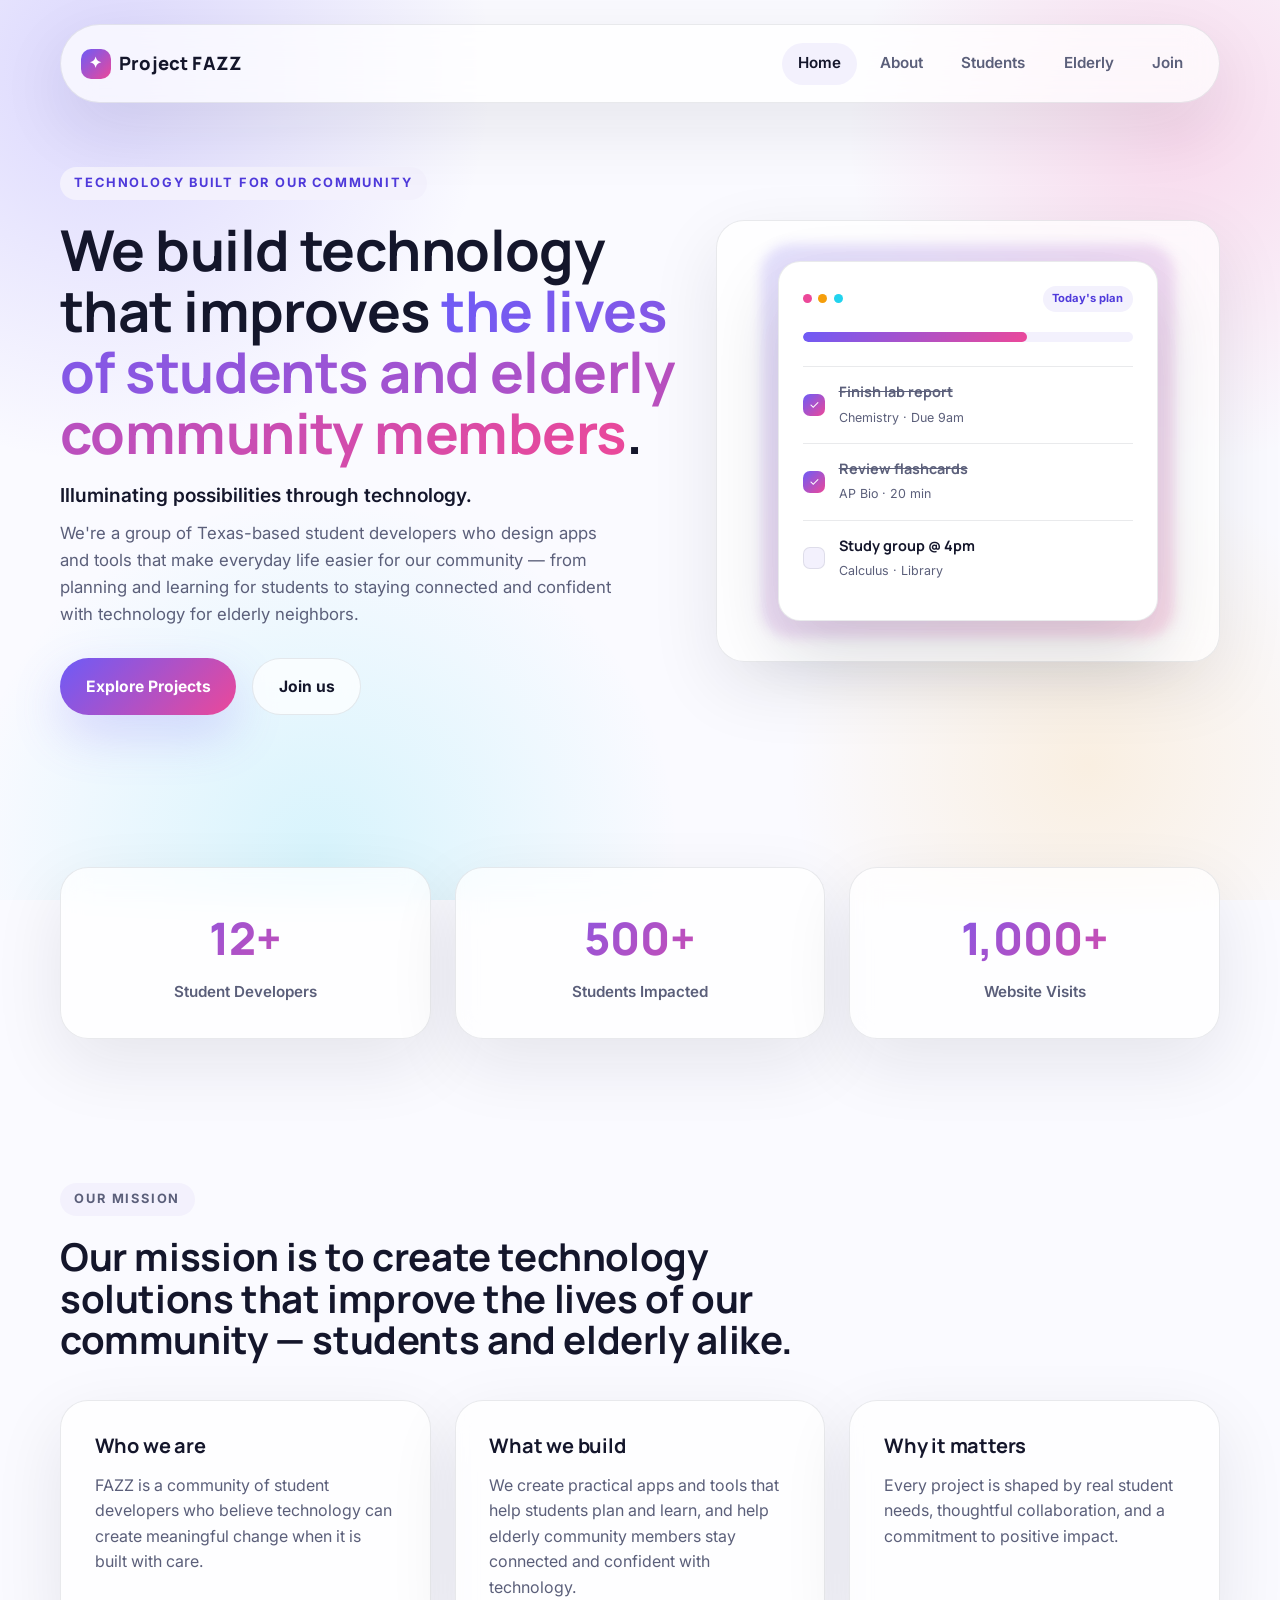
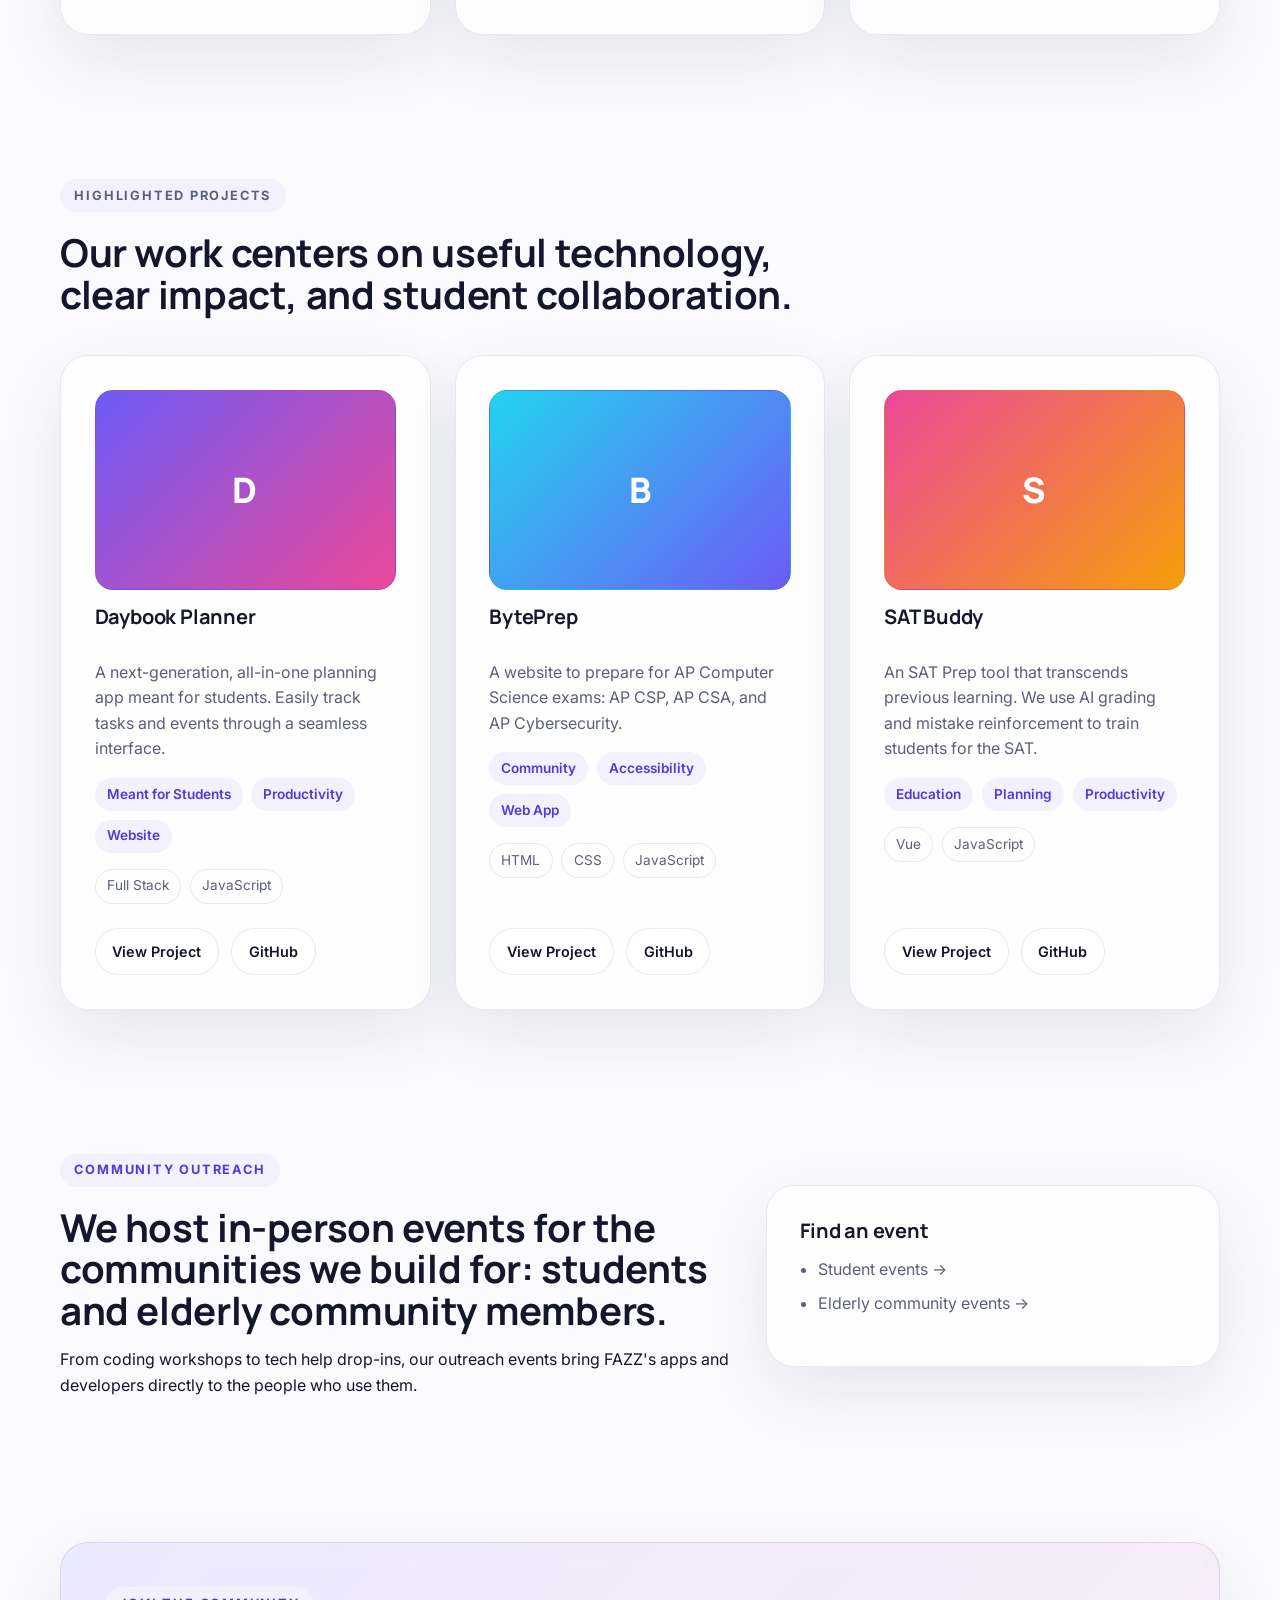
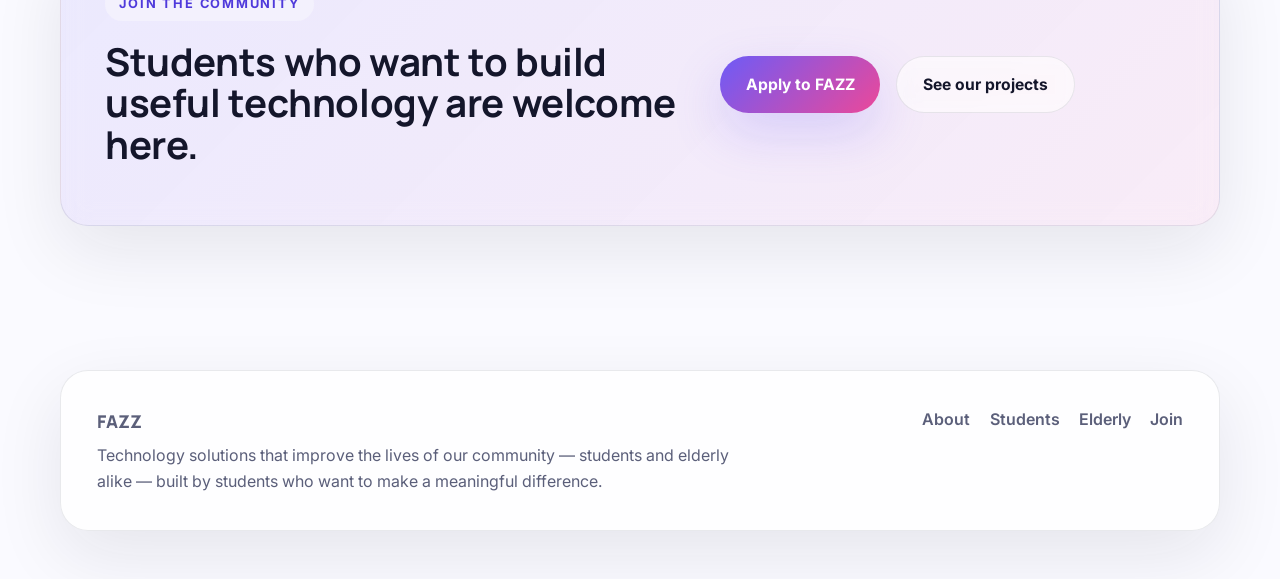
==== commit bd174f85: "Updated website mission" ====
--- a/index.html
+++ b/index.html
@@ -6,7 +6,7 @@
     <title>FAZZ</title>
     <meta
       name="description"
-      content="FAZZ (Future Advancements in Zero Barrier Zone) is a student-led nonprofit building technology solutions that improve students' lives, from planning tools to accessible learning resources."
+      content="FAZZ (Future Advancements in Zero Barrier Zone) is a student-led nonprofit building technology solutions that improve the lives of our community, students and elderly alike, from planning tools to accessible resources."
     />
     <link rel="preconnect" href="https://fonts.googleapis.com" />
     <link rel="preconnect" href="https://fonts.gstatic.com" crossorigin />
@@ -33,22 +33,22 @@
         <nav id="site-navigation" class="site-nav">
           <a href="index.html" class="nav-link active">Home</a>
           <a href="about.html" class="nav-link">About</a>
-          <a href="projects.html" class="nav-link">Projects</a>
-          <a href="learn.html" class="nav-link">Learn</a>
+          <a href="students.html" class="nav-link">Students</a>
+          <a href="elderly.html" class="nav-link">Elderly</a>
           <a href="join.html" class="nav-link">Join</a>
         </nav>
       </div>
 
       <div class="container hero-grid">
         <div class="hero-copy">
-          <p class="eyebrow">Technology built for student life</p>
-          <h1>We build technology that improves <span class="gradient-text">students' lives</span>.</h1>
+          <p class="eyebrow">Technology built for our community</p>
+          <h1>We build technology that improves <span class="gradient-text">the lives of students and elderly community members</span>.</h1>
           <p class="hero-text">Illuminating possibilities through technology.</p>
           <p class="hero-description">
-            We're a group of Texas-based student developers who design apps and tools that make everyday student life — planning, learning, and staying organized — a little easier.
+            We're a group of Texas-based student developers who design apps and tools that make everyday life easier for our community — from planning and learning for students to staying connected and confident with technology for elderly neighbors.
           </p>
           <div class="hero-actions">
-            <a href="projects.html" class="btn btn-primary">Explore Projects</a>
+            <a href="#highlighted-projects" class="btn btn-primary">Explore Projects</a>
             <a href="join.html" class="btn btn-secondary">Join us</a>
           </div>
         </div>
@@ -89,7 +89,7 @@
       <section class="section container" data-animate>
         <div class="section-heading">
           <p class="eyebrow">Our mission</p>
-          <h2>Our mission is to create technology solutions that improve students' lives.</h2>
+          <h2>Our mission is to create technology solutions that improve the lives of our community — students and elderly alike.</h2>
         </div>
         <div class="feature-grid">
           <article class="card">
@@ -98,7 +98,7 @@
           </article>
           <article class="card">
             <h3>What we build</h3>
-            <p>We create practical apps and tools that help students plan, learn, and manage the everyday challenges of student life.</p>
+            <p>We create practical apps and tools that help students plan and learn, and help elderly community members stay connected and confident with technology.</p>
           </article>
           <article class="card">
             <h3>Why it matters</h3>
@@ -107,7 +107,7 @@
         </div>
       </section>
 
-      <section class="section section-alt">
+      <section id="highlighted-projects" class="section section-alt">
         <div class="container" data-animate>
           <div class="section-heading">
             <p class="eyebrow">Highlighted projects</p>
@@ -120,17 +120,15 @@
       <section class="section container" data-animate>
         <div class="split-grid">
           <div>
-            <p class="eyebrow">FAZZ Learn</p>
-            <h2>Our future education initiative will help more students explore design, coding, and technology with confidence.</h2>
-            <p>FAZZ Learn is an upcoming space for workshops, hands-on learning, and beginner-friendly resources that make technology feel approachable.</p>
+            <p class="eyebrow">Community outreach</p>
+            <h2>We host in-person events for the communities we build for: students and elderly community members.</h2>
+            <p>From coding workshops to tech help drop-ins, our outreach events bring FAZZ's apps and developers directly to the people who use them.</p>
           </div>
           <div class="card">
-            <h3>Coming soon</h3>
+            <h3>Find an event</h3>
             <ul class="detail-list">
-              <li>Workshops</li>
-              <li>Courses</li>
-              <li>Resources</li>
-              <li>Community events</li>
+              <li><a href="students.html">Student events →</a></li>
+              <li><a href="elderly.html">Elderly community events →</a></li>
             </ul>
           </div>
         </div>
@@ -144,7 +142,7 @@
           </div>
           <div class="callout-actions">
             <a href="join.html" class="btn btn-primary">Apply to FAZZ</a>
-            <a href="projects.html" class="btn btn-secondary">See our projects</a>
+            <a href="#highlighted-projects" class="btn btn-secondary">See our projects</a>
           </div>
         </div>
       </section>
@@ -154,12 +152,12 @@
       <div class="container footer-inner">
         <div>
           <p class="footer-brand">FAZZ</p>
-          <p>Technology solutions that improve students' lives, built by students who want to make a meaningful difference.</p>
+          <p>Technology solutions that improve the lives of our community — students and elderly alike — built by students who want to make a meaningful difference.</p>
         </div>
         <div class="footer-links">
           <a href="about.html">About</a>
-          <a href="projects.html">Projects</a>
-          <a href="learn.html">Learn</a>
+          <a href="students.html">Students</a>
+          <a href="elderly.html">Elderly</a>
           <a href="join.html">Join</a>
         </div>
       </div>
--- a/css/style.css
+++ b/css/style.css
@@ -259,7 +259,6 @@
 .project-card li,
 .detail-list,
 .tool-template-card p,
-.learn-steps p,
 .contact-panel p,
 .form-status {
   color: var(--muted);
@@ -644,6 +643,31 @@
   object-position: center;
 }
 
+.event-meta {
+  display: flex;
+  flex-wrap: wrap;
+  gap: 0.4rem 0.9rem;
+  list-style: none;
+  padding: 0;
+  margin: 0;
+  font-weight: 600;
+  font-size: 0.85rem;
+  color: var(--primary-dark);
+}
+
+.founder-group {
+  margin-bottom: 3rem;
+}
+
+.founder-group:last-child {
+  margin-bottom: 0;
+}
+
+.founder-group-heading {
+  font-size: 1.1rem;
+  margin-bottom: 1.5rem;
+}
+
 .project-tags,
 .tech-list {
   display: flex;
@@ -786,38 +810,6 @@
 
 .footer-links a:hover {
   color: var(--text);
-}
-
-/* Learn page */
-
-.learn-steps {
-  display: grid;
-  gap: 1rem;
-}
-
-.learn-steps div {
-  display: grid;
-  grid-template-columns: auto 1fr;
-  gap: 1rem;
-  align-items: start;
-  padding: 1.4rem;
-  border-radius: var(--radius-sm);
-  background: var(--surface-glass);
-  backdrop-filter: blur(10px);
-  border: 1px solid var(--border);
-}
-
-.learn-steps strong {
-  display: inline-flex;
-  align-items: center;
-  justify-content: center;
-  width: 44px;
-  height: 44px;
-  background: var(--accent-gradient);
-  border-radius: 14px;
-  color: #fff;
-  font-size: 1rem;
-  font-family: "Manrope", sans-serif;
 }
 
 /* Form */
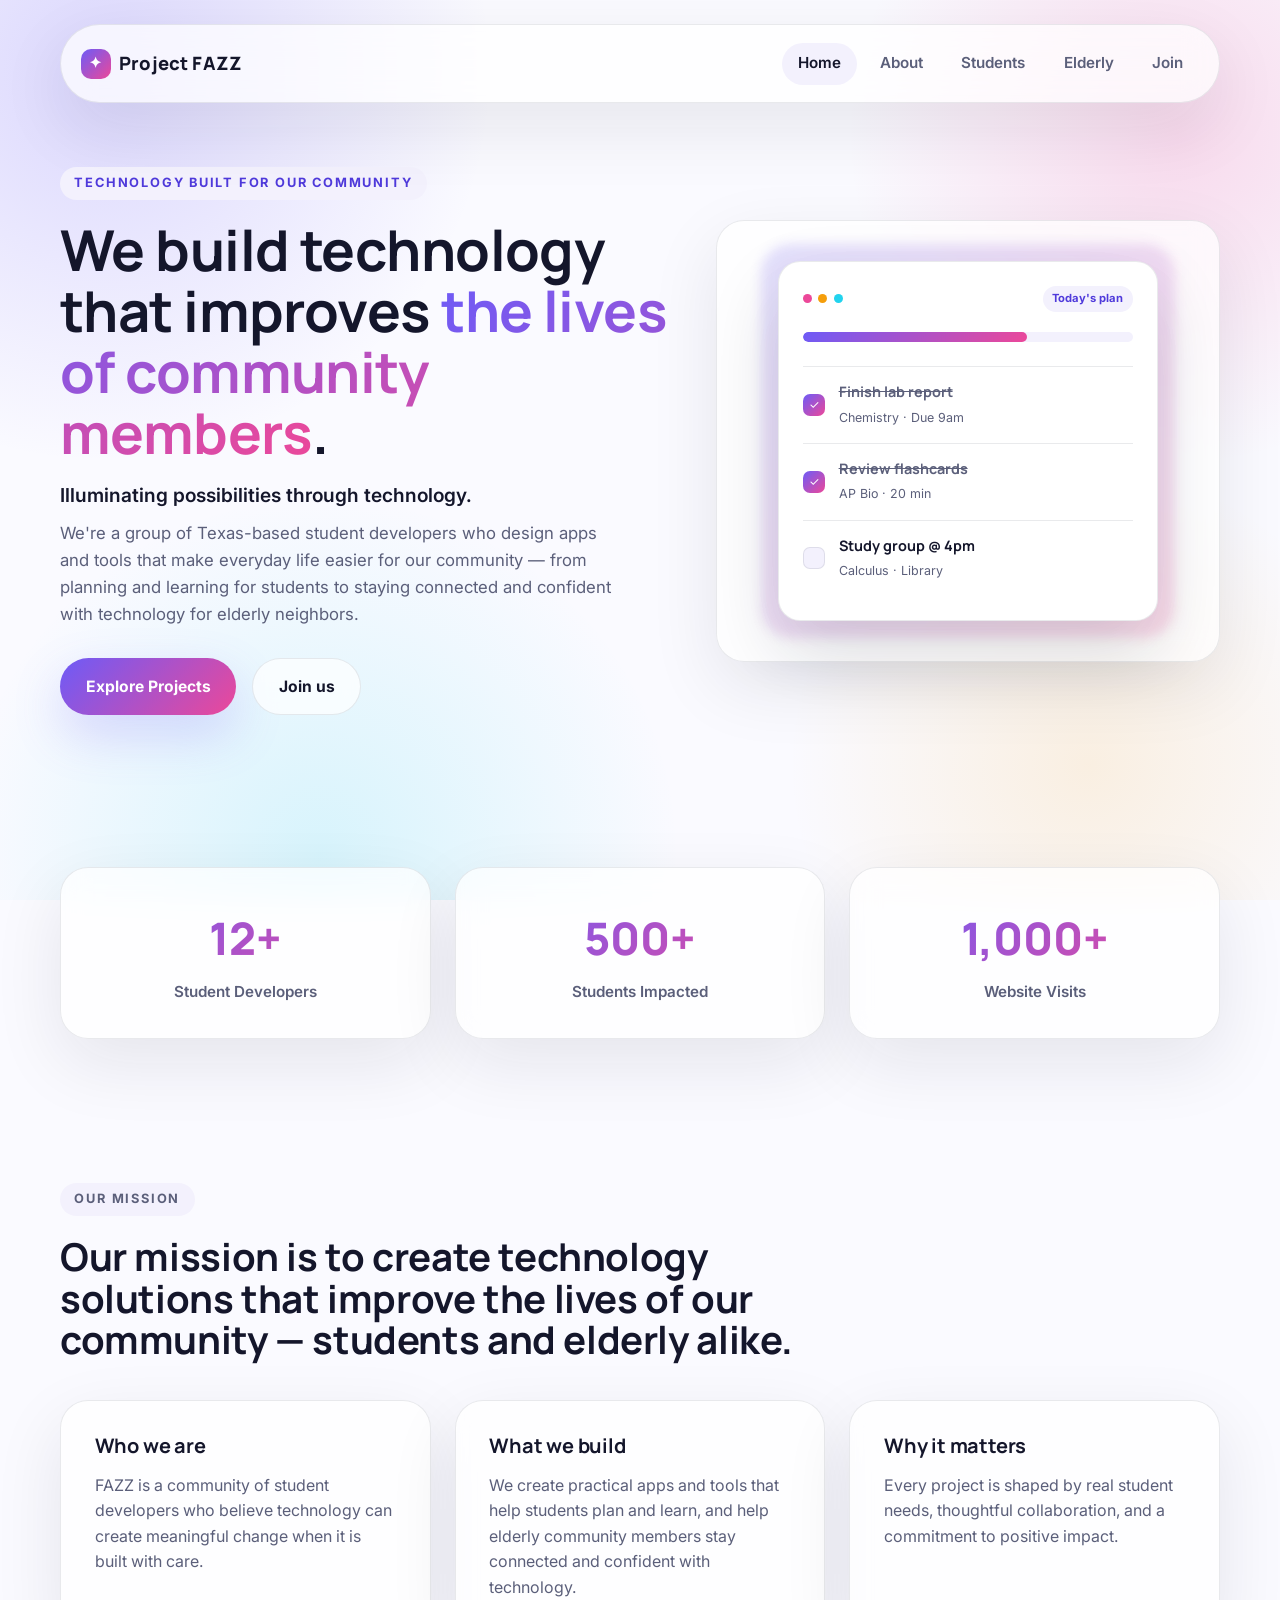
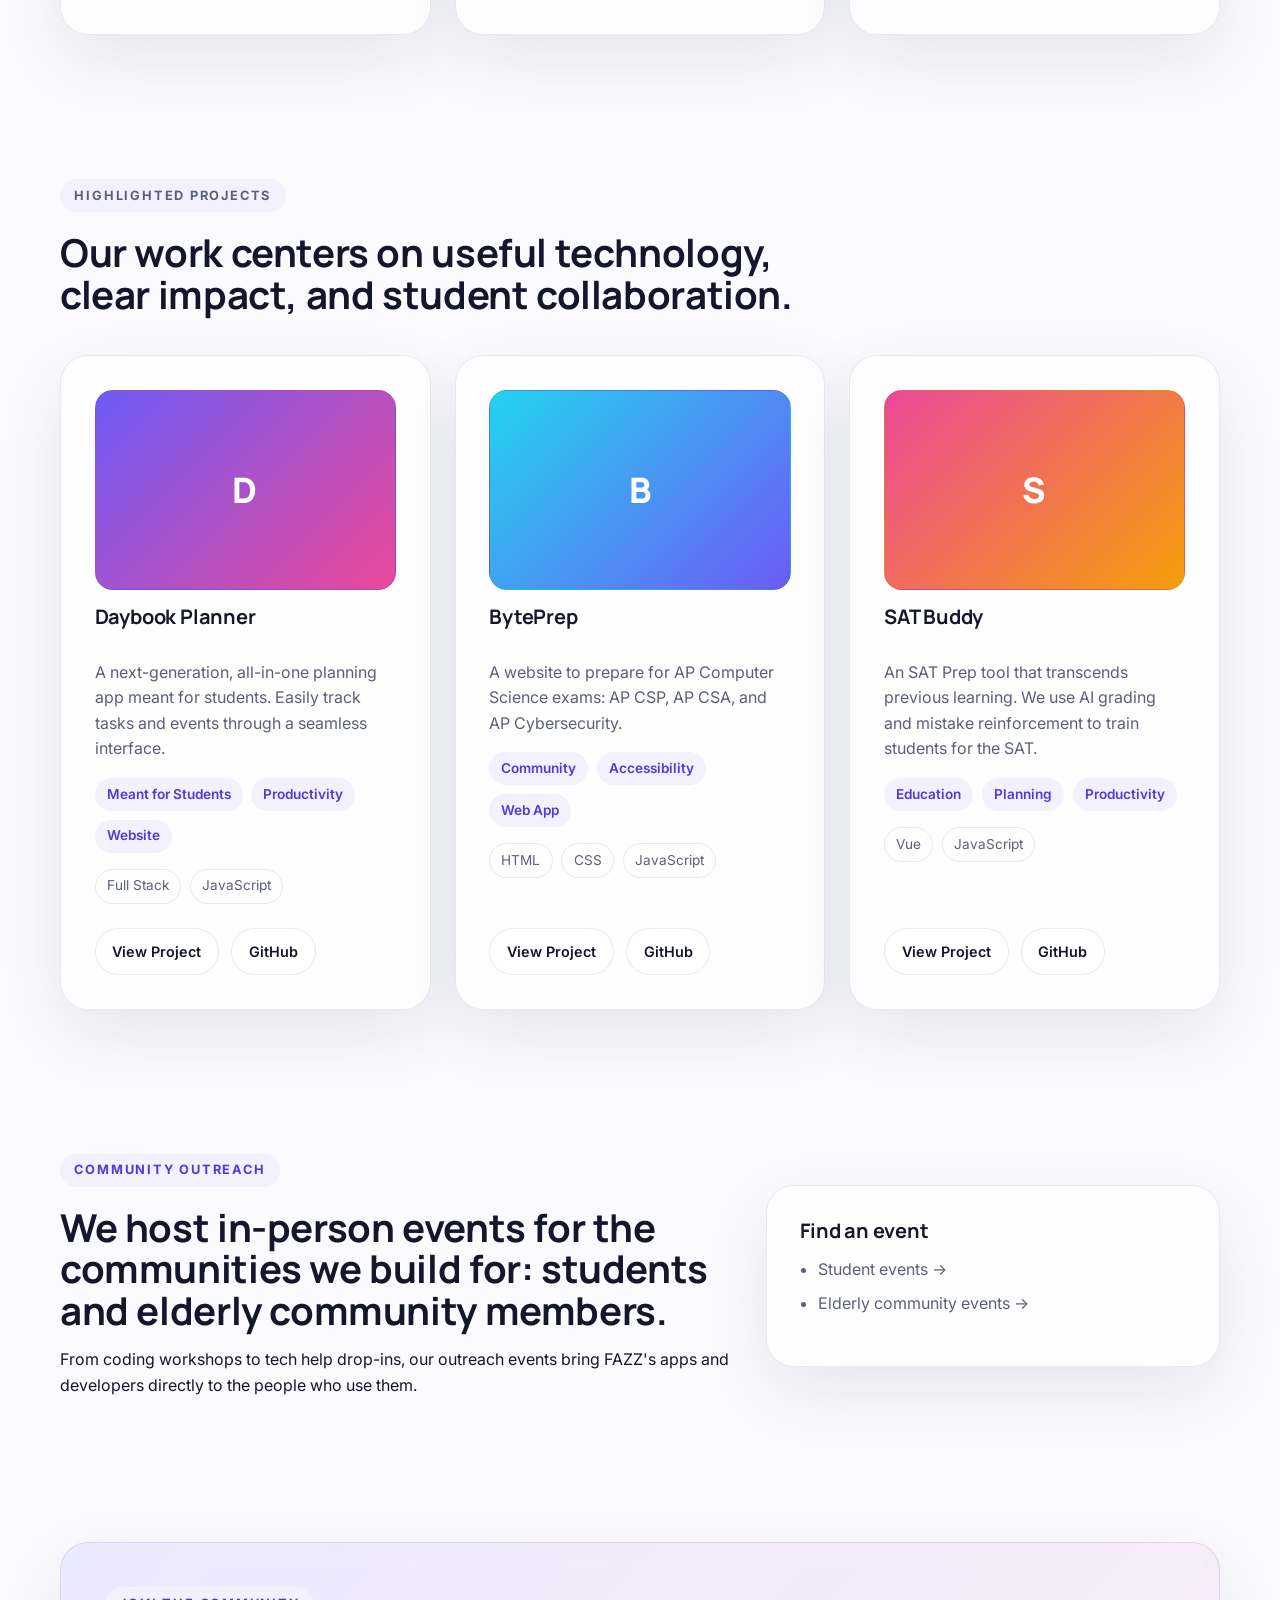
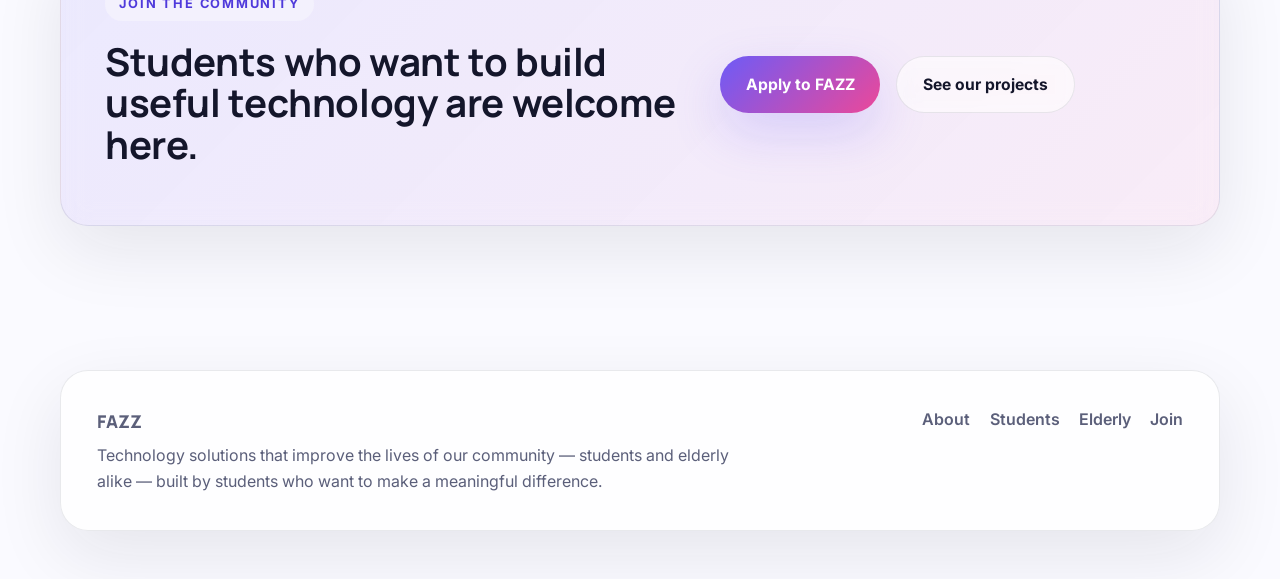
==== commit 1d995513: "Add site-wide announcement banner and BPA/DECA workshop event Banner is config-driven (js/config.js)" ====
--- a/index.html
+++ b/index.html
@@ -21,6 +21,7 @@
     <script defer src="js/script.js"></script>
   </head>
   <body>
+    <div id="site-banner" class="site-banner"></div>
     <header class="page-header">
       <div class="container header-inner">
         <a class="brand" href="index.html"><span class="brand-mark">✦</span>Project FAZZ</a>
@@ -42,7 +43,7 @@
       <div class="container hero-grid">
         <div class="hero-copy">
           <p class="eyebrow">Technology built for our community</p>
-          <h1>We build technology that improves <span class="gradient-text">the lives of students and elderly community members</span>.</h1>
+          <h1>We build technology that improves <span class="gradient-text">the lives of community members</span>.</h1>
           <p class="hero-text">Illuminating possibilities through technology.</p>
           <p class="hero-description">
             We're a group of Texas-based student developers who design apps and tools that make everyday life easier for our community — from planning and learning for students to staying connected and confident with technology for elderly neighbors.
--- a/css/style.css
+++ b/css/style.css
@@ -84,6 +84,55 @@
   border: 0;
 }
 
+/* Announcement banner */
+
+.site-banner {
+  display: none;
+}
+
+.site-banner.is-visible {
+  display: block;
+  background: var(--accent-gradient);
+  color: #fff;
+}
+
+.site-banner-inner {
+  position: relative;
+  display: flex;
+  align-items: center;
+  justify-content: center;
+  flex-wrap: wrap;
+  gap: 0.4rem 1.25rem;
+  padding: 0.75rem 2.75rem;
+  text-align: center;
+}
+
+.site-banner-text {
+  margin: 0;
+  font-weight: 600;
+  font-size: 0.95rem;
+}
+
+.site-banner-link {
+  font-weight: 700;
+  text-decoration: underline;
+  white-space: nowrap;
+}
+
+.site-banner-close {
+  position: absolute;
+  right: 1rem;
+  top: 50%;
+  transform: translateY(-50%);
+  background: transparent;
+  border: none;
+  color: #fff;
+  font-size: 1.4rem;
+  line-height: 1;
+  cursor: pointer;
+  padding: 0.25rem;
+}
+
 /* Header / nav */
 
 .header-inner {
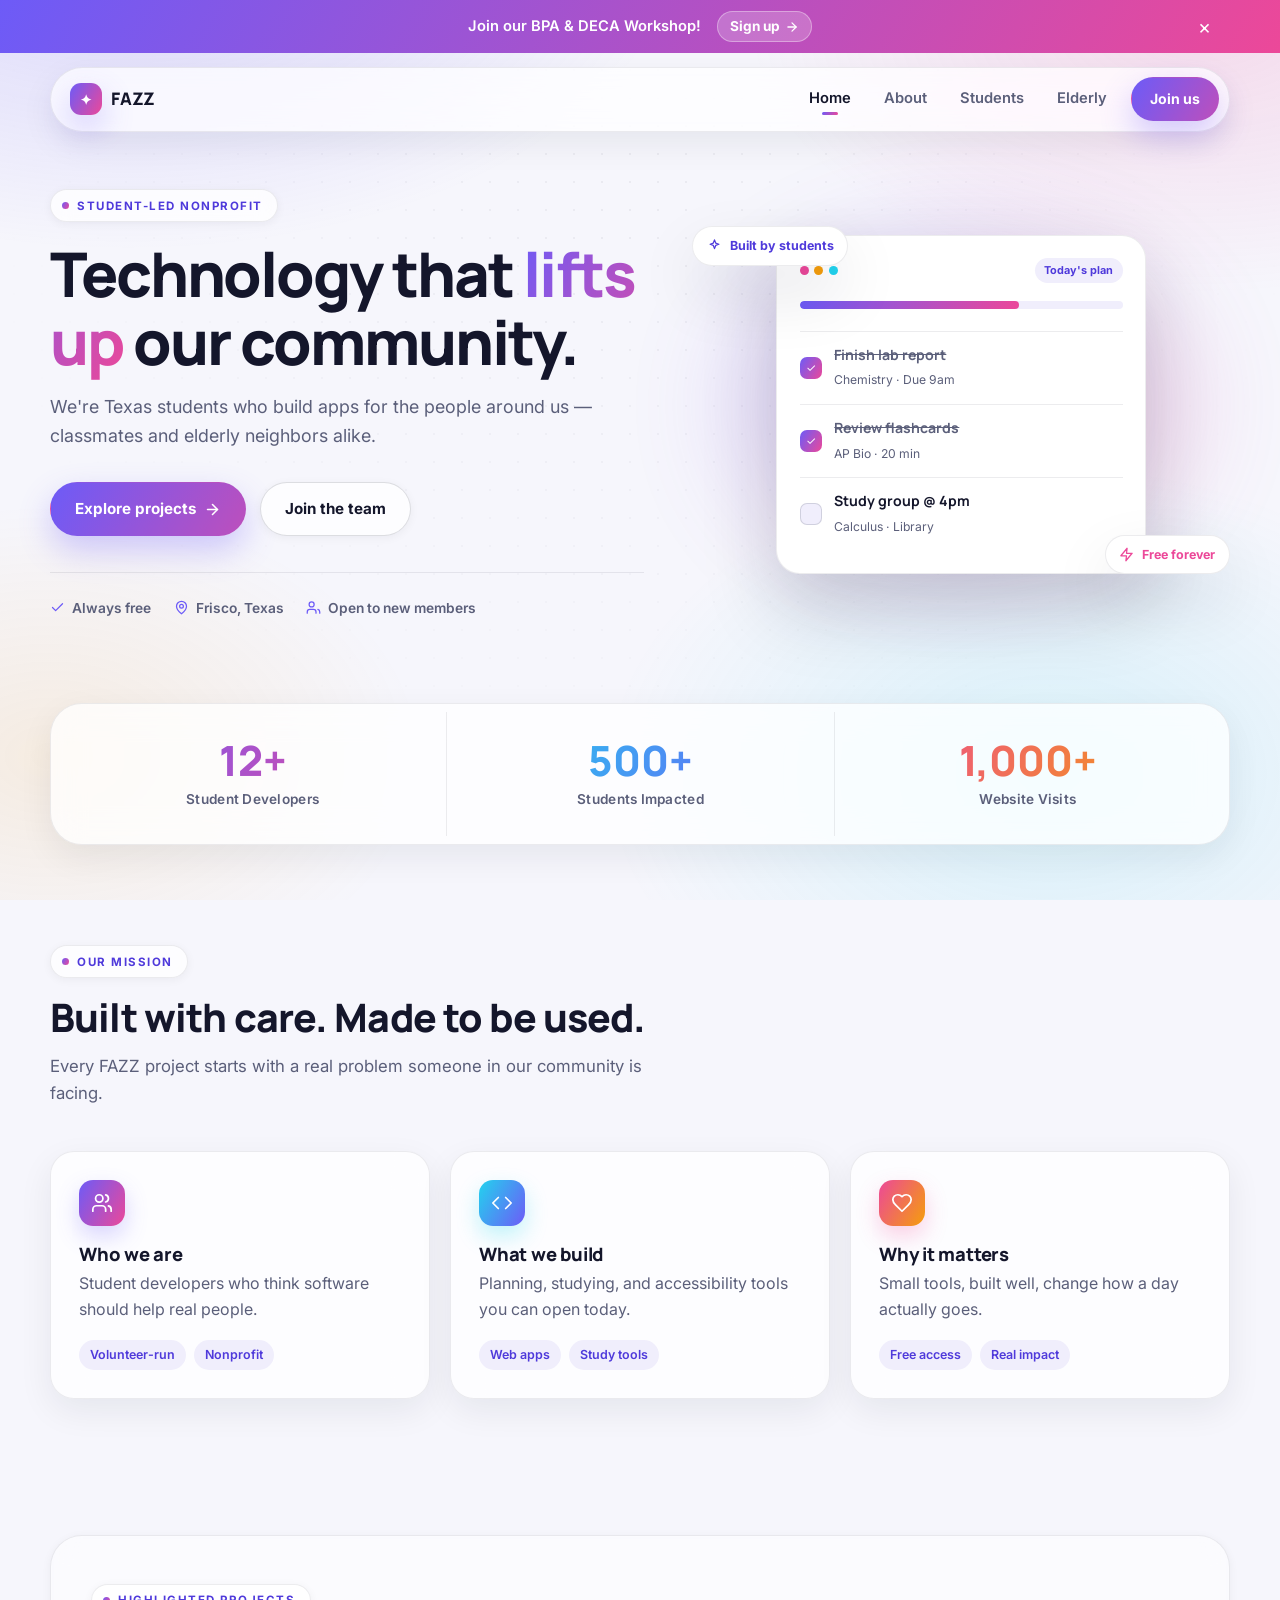
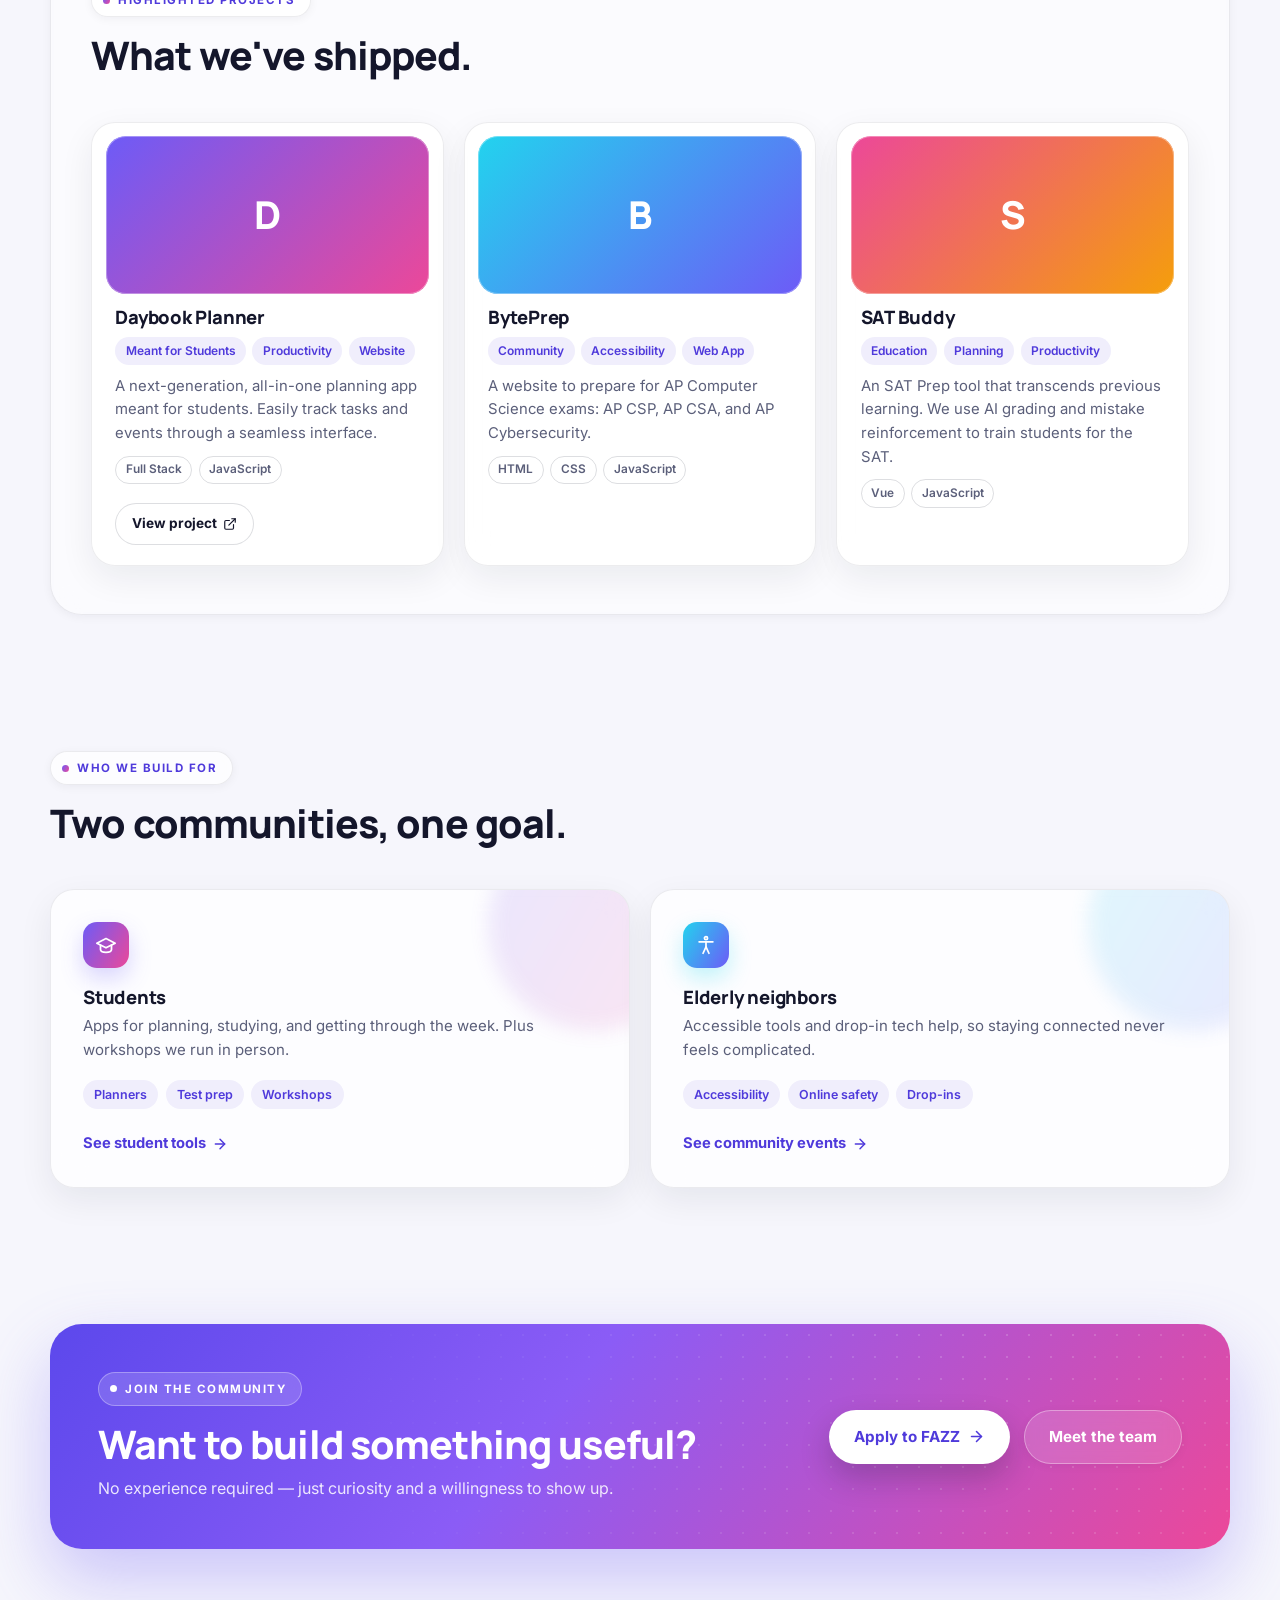
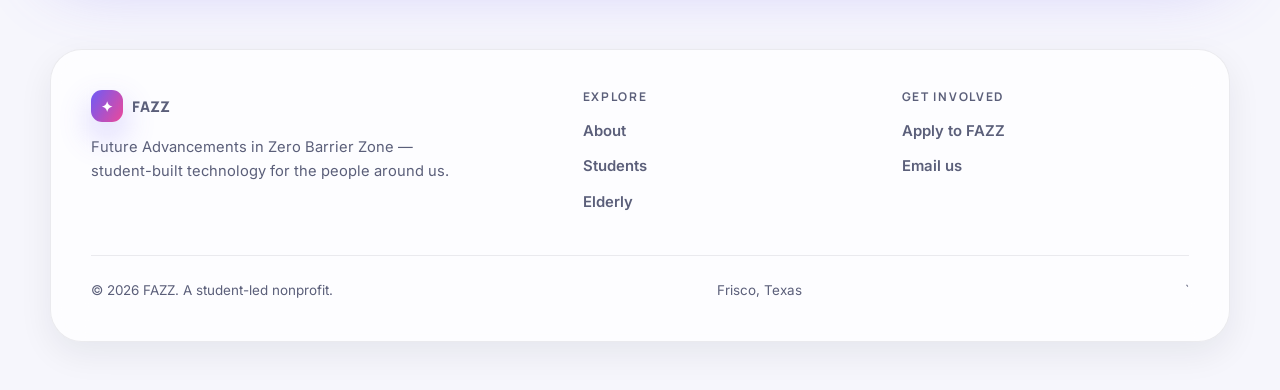
==== commit 53bd8c0f: "Redesign site UI and fix mobile nav layering Rebuild the stylesheet as a token-based design system o" ====
--- a/index.html
+++ b/index.html
@@ -8,6 +8,7 @@
       name="description"
       content="FAZZ (Future Advancements in Zero Barrier Zone) is a student-led nonprofit building technology solutions that improve the lives of our community, students and elderly alike, from planning tools to accessible resources."
     />
+    <meta name="theme-color" content="#6d5bf7" />
     <link rel="preconnect" href="https://fonts.googleapis.com" />
     <link rel="preconnect" href="https://fonts.gstatic.com" crossorigin />
     <link
@@ -22,13 +23,17 @@
   </head>
   <body>
     <div id="site-banner" class="site-banner"></div>
-    <header class="page-header">
+
+    <header class="site-header">
+      <div class="nav-scrim" data-nav-scrim></div>
       <div class="container header-inner">
-        <a class="brand" href="index.html"><span class="brand-mark">✦</span>Project FAZZ</a>
+        <a class="brand" href="index.html"><span class="brand-mark">✦</span>FAZZ</a>
         <button class="nav-toggle" aria-expanded="false" aria-controls="site-navigation">
-          <span class="toggle-line"></span>
-          <span class="toggle-line"></span>
-          <span class="toggle-line"></span>
+          <span class="toggle-lines">
+            <span class="toggle-line"></span>
+            <span class="toggle-line"></span>
+            <span class="toggle-line"></span>
+          </span>
           <span class="visually-hidden">Open navigation</span>
         </button>
         <nav id="site-navigation" class="site-nav">
@@ -36,114 +41,200 @@
           <a href="about.html" class="nav-link">About</a>
           <a href="students.html" class="nav-link">Students</a>
           <a href="elderly.html" class="nav-link">Elderly</a>
-          <a href="join.html" class="nav-link">Join</a>
+          <span class="nav-cta"><a href="join.html" class="btn btn-primary btn-sm">Join us</a></span>
         </nav>
       </div>
-
-      <div class="container hero-grid">
-        <div class="hero-copy">
-          <p class="eyebrow">Technology built for our community</p>
-          <h1>We build technology that improves <span class="gradient-text">the lives of community members</span>.</h1>
-          <p class="hero-text">Illuminating possibilities through technology.</p>
-          <p class="hero-description">
-            We're a group of Texas-based student developers who design apps and tools that make everyday life easier for our community — from planning and learning for students to staying connected and confident with technology for elderly neighbors.
-          </p>
-          <div class="hero-actions">
-            <a href="#highlighted-projects" class="btn btn-primary">Explore Projects</a>
-            <a href="join.html" class="btn btn-secondary">Join us</a>
-          </div>
-        </div>
-
-        <div class="hero-visual-card">
-          <div class="app-mock">
-            <div class="app-mock-header">
-              <div class="app-mock-dots">
-                <span></span>
-                <span></span>
-                <span></span>
-              </div>
-              <span class="app-mock-badge">Today's plan</span>
+    </header>
+
+    <main>
+      <!-- Hero -->
+      <section class="hero">
+        <div class="container hero-grid">
+          <div class="hero-copy">
+            <p class="eyebrow">Student-led nonprofit</p>
+            <h1>Technology that <span class="gradient-text">lifts up</span> our community.</h1>
+            <p class="lead">
+              We're Texas students who build apps for the people around us — classmates and elderly neighbors alike.
+            </p>
+            <div class="hero-actions">
+              <a href="#projects" class="btn btn-primary">
+                Explore projects
+                <svg viewBox="0 0 24 24" fill="none" stroke="currentColor" stroke-width="2.2" stroke-linecap="round" stroke-linejoin="round" aria-hidden="true"><path d="M5 12h14" /><path d="m12 5 7 7-7 7" /></svg>
+              </a>
+              <a href="join.html" class="btn btn-secondary">Join the team</a>
             </div>
-            <div class="app-mock-progress"><span></span></div>
-            <div class="app-mock-task">
-              <span class="app-mock-check done">✓</span>
-              <span class="app-mock-task-text"><strong class="done-text">Finish lab report</strong><span>Chemistry · Due 9am</span></span>
+            <ul class="hero-meta">
+              <li>
+                <svg viewBox="0 0 24 24" fill="none" stroke="currentColor" stroke-width="2" stroke-linecap="round" stroke-linejoin="round" aria-hidden="true"><path d="M20 6 9 17l-5-5" /></svg>
+                Always free
+              </li>
+              <li>
+                <svg viewBox="0 0 24 24" fill="none" stroke="currentColor" stroke-width="2" stroke-linecap="round" stroke-linejoin="round" aria-hidden="true"><path d="M20 10c0 6-8 12-8 12s-8-6-8-12a8 8 0 0 1 16 0Z" /><circle cx="12" cy="10" r="3" /></svg>
+                Frisco, Texas
+              </li>
+              <li>
+                <svg viewBox="0 0 24 24" fill="none" stroke="currentColor" stroke-width="2" stroke-linecap="round" stroke-linejoin="round" aria-hidden="true"><path d="M16 21v-2a4 4 0 0 0-4-4H6a4 4 0 0 0-4 4v2" /><circle cx="9" cy="7" r="4" /><path d="M22 21v-2a4 4 0 0 0-3-3.87" /></svg>
+                Open to new members
+              </li>
+            </ul>
+          </div>
+
+          <div class="hero-visual">
+            <span class="float-chip float-chip-a">
+              <svg viewBox="0 0 24 24" fill="none" stroke="currentColor" stroke-width="2" stroke-linecap="round" stroke-linejoin="round" aria-hidden="true"><path d="m12 3 1.9 5.1L19 10l-5.1 1.9L12 17l-1.9-5.1L5 10l5.1-1.9L12 3Z" /></svg>
+              Built by students
+            </span>
+            <div class="app-mock">
+              <div class="app-mock-header">
+                <div class="app-mock-dots">
+                  <span></span>
+                  <span></span>
+                  <span></span>
+                </div>
+                <span class="app-mock-badge">Today's plan</span>
+              </div>
+              <div class="app-mock-progress"><span></span></div>
+              <div class="app-mock-task">
+                <span class="app-mock-check done">✓</span>
+                <span class="app-mock-task-text"><strong class="done-text">Finish lab report</strong><span>Chemistry · Due 9am</span></span>
+              </div>
+              <div class="app-mock-task">
+                <span class="app-mock-check done">✓</span>
+                <span class="app-mock-task-text"><strong class="done-text">Review flashcards</strong><span>AP Bio · 20 min</span></span>
+              </div>
+              <div class="app-mock-task">
+                <span class="app-mock-check pending">•</span>
+                <span class="app-mock-task-text"><strong>Study group @ 4pm</strong><span>Calculus · Library</span></span>
+              </div>
             </div>
-            <div class="app-mock-task">
-              <span class="app-mock-check done">✓</span>
-              <span class="app-mock-task-text"><strong class="done-text">Review flashcards</strong><span>AP Bio · 20 min</span></span>
-            </div>
-            <div class="app-mock-task">
-              <span class="app-mock-check pending">•</span>
-              <span class="app-mock-task-text"><strong>Study group @ 4pm</strong><span>Calculus · Library</span></span>
-            </div>
-          </div>
-        </div>
-      </div>
-    </header>
-
-    <main>
+            <span class="float-chip float-chip-b">
+              <svg viewBox="0 0 24 24" fill="none" stroke="currentColor" stroke-width="2" stroke-linecap="round" stroke-linejoin="round" aria-hidden="true"><path d="M13 2 3 14h9l-1 8 10-12h-9l1-8Z" /></svg>
+              Free forever
+            </span>
+          </div>
+        </div>
+      </section>
+
+      <!-- Stats -->
+      <section class="section-sm container" data-animate>
+        <div class="stat-strip" data-stats-grid></div>
+      </section>
+
+      <!-- Mission -->
       <section class="section container" data-animate>
-        <div class="stat-grid" data-stats-grid></div>
-      </section>
-
+        <div class="section-head">
+          <p class="eyebrow">Our mission</p>
+          <h2>Built with care. Made to be used.</h2>
+          <p class="lead">Every FAZZ project starts with a real problem someone in our community is facing.</p>
+        </div>
+
+        <div class="grid grid-3">
+          <article class="card">
+            <span class="icon-tile">
+              <svg viewBox="0 0 24 24" fill="none" stroke="currentColor" stroke-width="1.9" stroke-linecap="round" stroke-linejoin="round" aria-hidden="true"><path d="M16 21v-2a4 4 0 0 0-4-4H6a4 4 0 0 0-4 4v2" /><circle cx="9" cy="7" r="4" /><path d="M22 21v-2a4 4 0 0 0-3-3.87" /><path d="M16 3.13a4 4 0 0 1 0 7.75" /></svg>
+            </span>
+            <h3>Who we are</h3>
+            <p>Student developers who think software should help real people.</p>
+            <ul class="chips">
+              <li>Volunteer-run</li>
+              <li>Nonprofit</li>
+            </ul>
+          </article>
+
+          <article class="card">
+            <span class="icon-tile tile-cool">
+              <svg viewBox="0 0 24 24" fill="none" stroke="currentColor" stroke-width="1.9" stroke-linecap="round" stroke-linejoin="round" aria-hidden="true"><path d="m16 18 6-6-6-6" /><path d="m8 6-6 6 6 6" /></svg>
+            </span>
+            <h3>What we build</h3>
+            <p>Planning, studying, and accessibility tools you can open today.</p>
+            <ul class="chips">
+              <li>Web apps</li>
+              <li>Study tools</li>
+            </ul>
+          </article>
+
+          <article class="card">
+            <span class="icon-tile tile-warm">
+              <svg viewBox="0 0 24 24" fill="none" stroke="currentColor" stroke-width="1.9" stroke-linecap="round" stroke-linejoin="round" aria-hidden="true"><path d="M19 14c1.49-1.46 3-3.21 3-5.5A5.5 5.5 0 0 0 16.5 3c-1.76 0-3 .5-4.5 2-1.5-1.5-2.74-2-4.5-2A5.5 5.5 0 0 0 2 8.5c0 2.3 1.5 4.05 3 5.5l7 7Z" /></svg>
+            </span>
+            <h3>Why it matters</h3>
+            <p>Small tools, built well, change how a day actually goes.</p>
+            <ul class="chips">
+              <li>Free access</li>
+              <li>Real impact</li>
+            </ul>
+          </article>
+        </div>
+      </section>
+
+      <!-- Projects -->
+      <section id="projects" class="section container" data-animate>
+        <div class="panel">
+          <div class="section-head">
+            <p class="eyebrow">Highlighted projects</p>
+            <h2>What we've shipped.</h2>
+          </div>
+          <div class="project-grid" data-project-grid data-project-limit="3"></div>
+        </div>
+      </section>
+
+      <!-- Audiences -->
       <section class="section container" data-animate>
-        <div class="section-heading">
-          <p class="eyebrow">Our mission</p>
-          <h2>Our mission is to create technology solutions that improve the lives of our community — students and elderly alike.</h2>
-        </div>
-        <div class="feature-grid">
-          <article class="card">
-            <h3>Who we are</h3>
-            <p>FAZZ is a community of student developers who believe technology can create meaningful change when it is built with care.</p>
-          </article>
-          <article class="card">
-            <h3>What we build</h3>
-            <p>We create practical apps and tools that help students plan and learn, and help elderly community members stay connected and confident with technology.</p>
-          </article>
-          <article class="card">
-            <h3>Why it matters</h3>
-            <p>Every project is shaped by real student needs, thoughtful collaboration, and a commitment to positive impact.</p>
-          </article>
-        </div>
-      </section>
-
-      <section id="highlighted-projects" class="section section-alt">
-        <div class="container" data-animate>
-          <div class="section-heading">
-            <p class="eyebrow">Highlighted projects</p>
-            <h2>Our work centers on useful technology, clear impact, and student collaboration.</h2>
-          </div>
-          <div class="project-grid" data-project-grid data-project-limit="3"></div>
-        </div>
-      </section>
-
+        <div class="section-head">
+          <p class="eyebrow">Who we build for</p>
+          <h2>Two communities, one goal.</h2>
+        </div>
+        <div class="grid grid-2">
+          <a class="audience-card" href="students.html">
+            <span class="icon-tile">
+              <svg viewBox="0 0 24 24" fill="none" stroke="currentColor" stroke-width="1.9" stroke-linecap="round" stroke-linejoin="round" aria-hidden="true"><path d="M22 10 12 5 2 10l10 5 10-5Z" /><path d="M6 12v5c0 1.66 2.69 3 6 3s6-1.34 6-3v-5" /></svg>
+            </span>
+            <h3>Students</h3>
+            <p class="muted">Apps for planning, studying, and getting through the week. Plus workshops we run in person.</p>
+            <ul class="chips">
+              <li>Planners</li>
+              <li>Test prep</li>
+              <li>Workshops</li>
+            </ul>
+            <span class="link-arrow">
+              See student tools
+              <svg viewBox="0 0 24 24" fill="none" stroke="currentColor" stroke-width="2.2" stroke-linecap="round" stroke-linejoin="round" aria-hidden="true"><path d="M5 12h14" /><path d="m12 5 7 7-7 7" /></svg>
+            </span>
+          </a>
+
+          <a class="audience-card is-cool" href="elderly.html">
+            <span class="icon-tile tile-cool">
+              <svg viewBox="0 0 24 24" fill="none" stroke="currentColor" stroke-width="1.9" stroke-linecap="round" stroke-linejoin="round" aria-hidden="true"><circle cx="12" cy="4.5" r="1.7" /><path d="M4.5 8.5h15" /><path d="M12 8.5V14" /><path d="m8.8 21 3.2-7 3.2 7" /></svg>
+            </span>
+            <h3>Elderly neighbors</h3>
+            <p class="muted">Accessible tools and drop-in tech help, so staying connected never feels complicated.</p>
+            <ul class="chips">
+              <li>Accessibility</li>
+              <li>Online safety</li>
+              <li>Drop-ins</li>
+            </ul>
+            <span class="link-arrow">
+              See community events
+              <svg viewBox="0 0 24 24" fill="none" stroke="currentColor" stroke-width="2.2" stroke-linecap="round" stroke-linejoin="round" aria-hidden="true"><path d="M5 12h14" /><path d="m12 5 7 7-7 7" /></svg>
+            </span>
+          </a>
+        </div>
+      </section>
+
+      <!-- CTA -->
       <section class="section container" data-animate>
-        <div class="split-grid">
-          <div>
-            <p class="eyebrow">Community outreach</p>
-            <h2>We host in-person events for the communities we build for: students and elderly community members.</h2>
-            <p>From coding workshops to tech help drop-ins, our outreach events bring FAZZ's apps and developers directly to the people who use them.</p>
-          </div>
-          <div class="card">
-            <h3>Find an event</h3>
-            <ul class="detail-list">
-              <li><a href="students.html">Student events →</a></li>
-              <li><a href="elderly.html">Elderly community events →</a></li>
-            </ul>
-          </div>
-        </div>
-      </section>
-
-      <section class="section section-cta container" data-animate>
         <div class="callout">
           <div>
             <p class="eyebrow">Join the community</p>
-            <h2>Students who want to build useful technology are welcome here.</h2>
+            <h2>Want to build something useful?</h2>
+            <p>No experience required — just curiosity and a willingness to show up.</p>
           </div>
           <div class="callout-actions">
-            <a href="join.html" class="btn btn-primary">Apply to FAZZ</a>
-            <a href="#highlighted-projects" class="btn btn-secondary">See our projects</a>
+            <a href="join.html" class="btn btn-primary">
+              Apply to FAZZ
+              <svg viewBox="0 0 24 24" fill="none" stroke="currentColor" stroke-width="2.2" stroke-linecap="round" stroke-linejoin="round" aria-hidden="true"><path d="M5 12h14" /><path d="m12 5 7 7-7 7" /></svg>
+            </a>
+            <a href="about.html" class="btn btn-secondary">Meet the team</a>
           </div>
         </div>
       </section>
@@ -151,16 +242,29 @@
 
     <footer class="footer">
       <div class="container footer-inner">
-        <div>
-          <p class="footer-brand">FAZZ</p>
-          <p>Technology solutions that improve the lives of our community — students and elderly alike — built by students who want to make a meaningful difference.</p>
-        </div>
-        <div class="footer-links">
-          <a href="about.html">About</a>
-          <a href="students.html">Students</a>
-          <a href="elderly.html">Elderly</a>
-          <a href="join.html">Join</a>
-        </div>
+        <div class="footer-brand-col">
+          <p class="footer-brand"><span class="brand-mark">✦</span>FAZZ</p>
+          <p>Future Advancements in Zero Barrier Zone — student-built technology for the people around us.</p>
+        </div>
+        <div class="footer-col">
+          <h4>Explore</h4>
+          <ul>
+            <li><a href="about.html">About</a></li>
+            <li><a href="students.html">Students</a></li>
+            <li><a href="elderly.html">Elderly</a></li>
+          </ul>
+        </div>
+        <div class="footer-col">
+          <h4>Get involved</h4>
+          <ul>
+            <li><a href="join.html">Apply to FAZZ</a></li>
+            <li><a href="mailto:project.Lumina.edu@gmail.com">Email us</a></li>
+          </ul>
+        </div>
+        <div class="footer-bottom">
+          <span>© <span data-year>2026</span> FAZZ. A student-led nonprofit.</span>
+          <span>Frisco, Texas</span>
+`        </div>
       </div>
     </footer>
   </body>
--- a/css/style.css
+++ b/css/style.css
@@ -1,53 +1,105 @@
+/* =========================================================
+   FAZZ — design system
+   ========================================================= */
+
 :root {
   color-scheme: light;
-  --bg: #fafaff;
-  --surface: #ffffff;
-  --surface-glass: rgba(255, 255, 255, 0.72);
-  --surface-soft: #f3f1fd;
-  --text: #14162b;
-  --muted: #5b5f7a;
-  --primary: #6d5bf7;
-  --primary-dark: #4f3adb;
+
+  /* Brand palette */
+  --violet: #6d5bf7;
+  --violet-dark: #4f3adb;
   --pink: #ec4899;
   --cyan: #22d3ee;
   --amber: #f59e0b;
-  --accent-gradient: linear-gradient(135deg, var(--primary), var(--pink));
-  --border: rgba(20, 22, 43, 0.09);
-  --shadow: 0 24px 70px rgba(20, 22, 43, 0.09);
-  --shadow-glow: 0 20px 50px rgba(109, 91, 247, 0.22);
-  --radius: 28px;
-  --radius-sm: 18px;
-}
-
-* {
+
+  /* Neutrals */
+  --bg: #f6f6fc;
+  --surface: #ffffff;
+  --glass: rgba(255, 255, 255, 0.78);
+  --glass-soft: rgba(255, 255, 255, 0.5);
+  --soft: #f0eefc;
+  --ink: #14162b;
+  --muted: #5b5f7a;
+  --line: rgba(20, 22, 43, 0.08);
+  --line-strong: rgba(20, 22, 43, 0.14);
+
+  /* Gradients */
+  --grad: linear-gradient(120deg, var(--violet), var(--pink));
+  --grad-cool: linear-gradient(120deg, var(--cyan), var(--violet));
+  --grad-warm: linear-gradient(120deg, var(--pink), var(--amber));
+
+  /* Elevation */
+  --sh-sm: 0 2px 10px rgba(20, 22, 43, 0.05);
+  --sh-md: 0 12px 34px rgba(20, 22, 43, 0.07);
+  --sh-lg: 0 28px 64px rgba(20, 22, 43, 0.11);
+  --sh-glow: 0 14px 32px rgba(109, 91, 247, 0.3);
+
+  /* Shape */
+  --r-2xl: 32px;
+  --r-xl: 24px;
+  --r-lg: 20px;
+  --r-md: 14px;
+  --r-sm: 10px;
+  --pill: 999px;
+
+  /* Layering — every z-index in the site comes from here */
+  --z-base: 1;
+  --z-raised: 2;
+  --z-nav-panel: 5;
+  --z-banner: 800;
+  --z-header: 900;
+}
+
+*,
+*::before,
+*::after {
   box-sizing: border-box;
 }
 
 html {
+  /* `clip` (not `hidden`) so the sticky header is not trapped in a scroll container */
+  overflow-x: clip;
   scroll-behavior: smooth;
+  scroll-padding-top: 6rem;
 }
 
 body {
   margin: 0;
-  font-family: "Inter", sans-serif;
+  overflow-x: clip;
+  font-family: "Inter", system-ui, -apple-system, sans-serif;
   background: var(--bg);
-  color: var(--text);
+  color: var(--ink);
   line-height: 1.6;
-  position: relative;
-  overflow-x: hidden;
-}
-
-body::before {
+  -webkit-font-smoothing: antialiased;
+  text-rendering: optimizeLegibility;
+}
+
+/* Ambient background: aurora wash + faint dot grid */
+
+body::before,
+body::after {
   content: "";
   position: fixed;
   inset: 0;
+  pointer-events: none;
+}
+
+body::before {
+  z-index: -2;
+  background:
+    radial-gradient(900px 520px at 10% -8%, rgba(109, 91, 247, 0.22), transparent 62%),
+    radial-gradient(760px 460px at 94% 2%, rgba(236, 72, 153, 0.16), transparent 60%),
+    radial-gradient(720px 500px at 82% 86%, rgba(34, 211, 238, 0.14), transparent 62%),
+    radial-gradient(620px 420px at 4% 84%, rgba(245, 158, 11, 0.11), transparent 60%);
+}
+
+body::after {
   z-index: -1;
-  background:
-    radial-gradient(650px circle at 8% 8%, rgba(109, 91, 247, 0.22), transparent 60%),
-    radial-gradient(550px circle at 92% 15%, rgba(236, 72, 153, 0.18), transparent 60%),
-    radial-gradient(600px circle at 25% 95%, rgba(34, 211, 238, 0.16), transparent 60%),
-    radial-gradient(500px circle at 85% 85%, rgba(245, 158, 11, 0.12), transparent 60%),
-    var(--bg);
+  opacity: 0.34;
+  background-image: radial-gradient(rgba(20, 22, 43, 0.16) 1px, transparent 1px);
+  background-size: 28px 28px;
+  -webkit-mask-image: radial-gradient(circle at 50% 22%, #000, transparent 72%);
+  mask-image: radial-gradient(circle at 50% 22%, #000, transparent 72%);
 }
 
 img {
@@ -67,9 +119,15 @@
   font: inherit;
 }
 
+ul {
+  list-style: none;
+  padding: 0;
+  margin: 0;
+}
+
 .container {
-  width: min(1160px, calc(100% - 2rem));
-  margin: 0 auto;
+  width: min(1180px, calc(100% - 2.5rem));
+  margin-inline: auto;
 }
 
 .visually-hidden {
@@ -84,428 +142,642 @@
   border: 0;
 }
 
-/* Announcement banner */
-
-.site-banner {
-  display: none;
-}
-
-.site-banner.is-visible {
-  display: block;
-  background: var(--accent-gradient);
-  color: #fff;
-}
-
-.site-banner-inner {
-  position: relative;
-  display: flex;
-  align-items: center;
-  justify-content: center;
-  flex-wrap: wrap;
-  gap: 0.4rem 1.25rem;
-  padding: 0.75rem 2.75rem;
-  text-align: center;
-}
-
-.site-banner-text {
+/* =========================================================
+   Typography
+   ========================================================= */
+
+h1,
+h2,
+h3,
+h4 {
+  margin: 0 0 0.75rem;
+  font-family: "Manrope", "Inter", sans-serif;
+  font-weight: 800;
+  line-height: 1.1;
+  letter-spacing: -0.022em;
+}
+
+h1 {
+  font-size: clamp(2.35rem, 5.2vw, 3.85rem);
+  letter-spacing: -0.032em;
+}
+
+h2 {
+  font-size: clamp(1.7rem, 3.1vw, 2.45rem);
+}
+
+h3 {
+  font-size: 1.15rem;
+  letter-spacing: -0.012em;
+}
+
+p {
   margin: 0;
-  font-weight: 600;
-  font-size: 0.95rem;
-}
-
-.site-banner-link {
-  font-weight: 700;
-  text-decoration: underline;
-  white-space: nowrap;
-}
-
-.site-banner-close {
-  position: absolute;
-  right: 1rem;
-  top: 50%;
-  transform: translateY(-50%);
-  background: transparent;
-  border: none;
-  color: #fff;
-  font-size: 1.4rem;
-  line-height: 1;
-  cursor: pointer;
-  padding: 0.25rem;
-}
-
-/* Header / nav */
-
-.header-inner {
-  display: flex;
-  align-items: center;
-  justify-content: space-between;
-  gap: 1rem;
-  padding: 1.1rem 1.25rem;
-  margin-top: 1rem;
-  background: var(--surface-glass);
-  backdrop-filter: blur(16px);
-  -webkit-backdrop-filter: blur(16px);
-  border: 1px solid var(--border);
-  border-radius: 999px;
-  box-shadow: var(--shadow);
-}
-
-.brand {
-  display: inline-flex;
-  align-items: center;
-  gap: 0.5rem;
-  font-family: "Manrope", "Inter", sans-serif;
-  font-size: 1.15rem;
-  font-weight: 800;
-  letter-spacing: 0.01em;
-}
-
-.brand-mark {
-  display: inline-grid;
-  place-items: center;
-  width: 30px;
-  height: 30px;
-  border-radius: 10px;
-  background: var(--accent-gradient);
-  color: #fff;
-  font-size: 0.95rem;
-}
-
-.site-nav {
-  display: flex;
-  align-items: center;
-  gap: 0.4rem;
-}
-
-.nav-link {
+}
+
+.gradient-text {
+  background: var(--grad);
+  -webkit-background-clip: text;
+  background-clip: text;
+  color: transparent;
+}
+
+.lead {
+  font-size: 1.05rem;
   color: var(--muted);
-  font-weight: 600;
-  font-size: 0.95rem;
-  padding: 0.55rem 1rem;
-  border-radius: 999px;
-  transition: color 180ms ease, background-color 180ms ease;
-}
-
-.nav-link:hover {
-  color: var(--text);
-  background: var(--surface-soft);
-}
-
-.nav-link.active {
-  color: var(--text);
-  background: var(--surface-soft);
-}
-
-.nav-toggle {
-  display: none;
-  border: none;
-  background: transparent;
-  width: 42px;
-  height: 42px;
-  padding: 0;
-  cursor: pointer;
-}
-
-.toggle-line {
-  display: block;
-  width: 100%;
-  height: 3px;
-  background: var(--text);
-  border-radius: 999px;
-  margin: 6px 0;
-}
-
-.page-header {
-  padding-top: 0.5rem;
-}
-
-.page-header-subpage {
-  padding-bottom: 0;
-}
-
-.hero-grid,
-.split-grid,
-.feature-grid,
-.project-grid,
-.impact-grid,
-.callout-actions,
-.contact-grid,
-.stat-grid,
-.founder-grid,
-.footer-inner {
-  display: grid;
-  gap: 1.5rem;
-}
-
-.hero-grid {
-  grid-template-columns: 1.1fr 0.9fr;
-  align-items: center;
-  gap: 2.5rem;
-  padding: 4rem 0 5rem;
-}
-
-.hero-copy {
-  max-width: 680px;
+  max-width: 56ch;
+}
+
+.muted {
+  color: var(--muted);
 }
 
 .eyebrow {
   display: inline-flex;
   align-items: center;
   gap: 0.5rem;
-  margin: 0 0 1.25rem;
-  font-size: 0.8rem;
+  margin: 0 0 1.1rem;
+  padding: 0.4rem 0.9rem 0.4rem 0.7rem;
+  font-size: 0.72rem;
   font-weight: 700;
-  letter-spacing: 0.14em;
+  letter-spacing: 0.13em;
   text-transform: uppercase;
-  color: var(--primary-dark);
-  background: var(--surface-soft);
-  padding: 0.4rem 0.9rem;
-  border-radius: 999px;
-}
-
-h1,
-h2,
-h3,
-h4 {
-  margin: 0 0 1rem;
-  line-height: 1.08;
-  font-family: "Manrope", "Inter", sans-serif;
-  letter-spacing: -0.01em;
-}
-
-h1 {
-  font-size: clamp(2.6rem, 4.4vw, 4.4rem);
-}
-
-h1 .gradient-text,
-.gradient-text {
-  background: var(--accent-gradient);
-  -webkit-background-clip: text;
-  background-clip: text;
-  color: transparent;
-}
-
-h2 {
-  font-size: clamp(1.9rem, 3vw, 2.7rem);
-}
-
-h3 {
-  font-size: 1.25rem;
-}
-
-p {
-  margin: 0;
-}
-
-.hero-text,
-.hero-description,
-.section-heading p,
-.card p,
-.mini-card p,
-.quote-card p,
-.footer p,
-.project-card p,
-.project-card li,
-.detail-list,
-.tool-template-card p,
-.contact-panel p,
-.form-status {
-  color: var(--muted);
-}
-
-.hero-text {
-  font-size: 1.2rem;
-  font-weight: 600;
-  color: var(--text);
-  margin-bottom: 0.6rem;
-}
-
-.hero-description {
-  font-size: 1.05rem;
-  max-width: 560px;
-}
-
-.hero-actions {
-  display: flex;
-  flex-wrap: wrap;
-  gap: 1rem;
-  margin-top: 1.9rem;
-}
+  color: var(--violet-dark);
+  background: var(--glass);
+  border: 1px solid var(--line);
+  border-radius: var(--pill);
+  box-shadow: var(--sh-sm);
+  backdrop-filter: blur(10px);
+  -webkit-backdrop-filter: blur(10px);
+}
+
+.eyebrow::before {
+  content: "";
+  width: 7px;
+  height: 7px;
+  border-radius: 50%;
+  background: var(--grad);
+  flex: none;
+}
+
+/* =========================================================
+   Buttons
+   ========================================================= */
 
 .btn {
   display: inline-flex;
   align-items: center;
   justify-content: center;
-  padding: 0.95rem 1.6rem;
-  border-radius: 999px;
-  border: none;
+  gap: 0.5rem;
+  padding: 0.85rem 1.5rem;
+  border: 1px solid transparent;
+  border-radius: var(--pill);
   cursor: pointer;
   font-weight: 700;
-  font-size: 0.98rem;
-  transition: transform 200ms ease, box-shadow 200ms ease, background-color 200ms ease;
+  font-size: 0.95rem;
+  white-space: nowrap;
+  transition: transform 0.22s cubic-bezier(0.2, 0.7, 0.3, 1), box-shadow 0.22s ease,
+    background-color 0.22s ease, border-color 0.22s ease;
+}
+
+.btn svg {
+  width: 17px;
+  height: 17px;
+  flex: none;
 }
 
 .btn:hover {
   transform: translateY(-2px);
 }
 
+.btn:active {
+  transform: translateY(0);
+}
+
 .btn-primary {
-  background: var(--accent-gradient);
+  background: var(--grad);
+  background-size: 160% 160%;
   color: #fff;
-  box-shadow: var(--shadow-glow);
+  box-shadow: var(--sh-glow);
 }
 
 .btn-primary:hover {
-  box-shadow: 0 26px 60px rgba(109, 91, 247, 0.32);
+  background-position: 100% 0;
+  box-shadow: 0 20px 44px rgba(109, 91, 247, 0.38);
 }
 
 .btn-secondary {
-  background: var(--surface-glass);
+  background: var(--glass);
+  border-color: var(--line-strong);
+  color: var(--ink);
   backdrop-filter: blur(10px);
-  color: var(--text);
-  border: 1px solid var(--border);
+  -webkit-backdrop-filter: blur(10px);
+  box-shadow: var(--sh-sm);
 }
 
 .btn-secondary:hover {
   background: var(--surface);
-  box-shadow: var(--shadow);
-}
+  box-shadow: var(--sh-md);
+}
+
+.btn-sm {
+  padding: 0.6rem 1.15rem;
+  font-size: 0.88rem;
+}
+
+/* Text link with a sliding arrow */
+
+.link-arrow {
+  display: inline-flex;
+  align-items: center;
+  gap: 0.4rem;
+  font-weight: 700;
+  font-size: 0.92rem;
+  color: var(--violet-dark);
+}
+
+.link-arrow svg {
+  width: 16px;
+  height: 16px;
+  transition: transform 0.22s ease;
+}
+
+.link-arrow:hover svg {
+  transform: translateX(4px);
+}
+
+/* =========================================================
+   Announcement banner
+   ========================================================= */
+
+.site-banner {
+  display: none;
+}
+
+.site-banner.is-visible {
+  display: block;
+  position: relative;
+  z-index: var(--z-banner);
+  background: var(--grad);
+  color: #fff;
+}
+
+.site-banner-inner {
+  position: relative;
+  display: flex;
+  align-items: center;
+  justify-content: center;
+  flex-wrap: wrap;
+  gap: 0.3rem 1rem;
+  padding: 0.7rem 3rem;
+  text-align: center;
+}
+
+.site-banner-text {
+  margin: 0;
+  font-weight: 600;
+  font-size: 0.92rem;
+}
+
+.site-banner-link {
+  display: inline-flex;
+  align-items: center;
+  gap: 0.35rem;
+  padding: 0.22rem 0.75rem;
+  font-weight: 700;
+  font-size: 0.85rem;
+  white-space: nowrap;
+  color: #fff;
+  background: rgba(255, 255, 255, 0.2);
+  border: 1px solid rgba(255, 255, 255, 0.35);
+  border-radius: var(--pill);
+  transition: background-color 0.2s ease;
+}
+
+.site-banner-link:hover {
+  background: rgba(255, 255, 255, 0.32);
+}
+
+.site-banner-link svg {
+  width: 14px;
+  height: 14px;
+}
+
+.site-banner-close {
+  position: absolute;
+  right: 0.75rem;
+  top: 50%;
+  transform: translateY(-50%);
+  display: grid;
+  place-items: center;
+  width: 28px;
+  height: 28px;
+  background: transparent;
+  border: none;
+  border-radius: 50%;
+  color: #fff;
+  font-size: 1.25rem;
+  line-height: 1;
+  cursor: pointer;
+  transition: background-color 0.2s ease;
+}
+
+.site-banner-close:hover {
+  background: rgba(255, 255, 255, 0.22);
+}
+
+/* =========================================================
+   Header / navigation
+   ========================================================= */
+
+.site-header {
+  position: sticky;
+  top: 0;
+  z-index: var(--z-header);
+  padding: 0.85rem 0;
+}
+
+.header-inner {
+  position: relative;
+  display: flex;
+  align-items: center;
+  gap: 1rem;
+  padding: 0.6rem 0.6rem 0.6rem 1.2rem;
+  background: rgba(255, 255, 255, 0.72);
+  backdrop-filter: blur(18px) saturate(160%);
+  -webkit-backdrop-filter: blur(18px) saturate(160%);
+  border: 1px solid var(--line);
+  border-radius: var(--pill);
+  box-shadow: var(--sh-md);
+  transition: box-shadow 0.25s ease, background-color 0.25s ease;
+}
+
+.site-header.is-stuck .header-inner {
+  background: rgba(255, 255, 255, 0.9);
+  box-shadow: var(--sh-lg);
+}
+
+.brand {
+  display: inline-flex;
+  align-items: center;
+  gap: 0.55rem;
+  margin-right: auto;
+  font-family: "Manrope", "Inter", sans-serif;
+  font-size: 1.08rem;
+  font-weight: 800;
+  letter-spacing: -0.01em;
+}
+
+.brand-mark {
+  display: inline-grid;
+  place-items: center;
+  width: 32px;
+  height: 32px;
+  border-radius: 11px;
+  background: var(--grad);
+  color: #fff;
+  font-size: 0.9rem;
+  box-shadow: var(--sh-glow);
+}
+
+.site-nav {
+  display: flex;
+  align-items: center;
+  gap: 0.15rem;
+}
+
+.nav-link {
+  position: relative;
+  color: var(--muted);
+  font-weight: 600;
+  font-size: 0.92rem;
+  padding: 0.55rem 0.95rem;
+  border-radius: var(--pill);
+  transition: color 0.2s ease, background-color 0.2s ease;
+}
+
+.nav-link:hover {
+  color: var(--ink);
+  background: var(--soft);
+}
+
+.nav-link.active {
+  color: var(--ink);
+}
+
+.nav-link.active::after {
+  content: "";
+  position: absolute;
+  left: 50%;
+  bottom: 0.28rem;
+  transform: translateX(-50%);
+  width: 16px;
+  height: 3px;
+  border-radius: var(--pill);
+  background: var(--grad);
+}
+
+.nav-cta {
+  margin-left: 0.4rem;
+}
+
+/* Dims the page behind the open mobile menu. Lives inside .site-header so it
+   inherits that stacking context: above the page, below the header pill. */
+.nav-scrim {
+  display: none;
+}
+
+.nav-toggle {
+  display: none;
+  place-items: center;
+  width: 42px;
+  height: 42px;
+  padding: 0;
+  border: 1px solid var(--line);
+  border-radius: 50%;
+  background: var(--surface);
+  cursor: pointer;
+}
+
+.toggle-lines {
+  display: grid;
+  gap: 4px;
+  width: 18px;
+}
+
+.toggle-line {
+  display: block;
+  width: 100%;
+  height: 2px;
+  background: var(--ink);
+  border-radius: var(--pill);
+  transition: transform 0.28s cubic-bezier(0.2, 0.7, 0.3, 1), opacity 0.2s ease;
+}
+
+.nav-toggle[aria-expanded="true"] .toggle-line:nth-child(1) {
+  transform: translateY(6px) rotate(45deg);
+}
+
+.nav-toggle[aria-expanded="true"] .toggle-line:nth-child(2) {
+  opacity: 0;
+}
+
+.nav-toggle[aria-expanded="true"] .toggle-line:nth-child(3) {
+  transform: translateY(-6px) rotate(-45deg);
+}
+
+/* =========================================================
+   Layout primitives
+   ========================================================= */
 
 .section {
-  padding: 4.5rem 0;
-}
-
-.section-alt {
-  position: relative;
-}
-
-.section-subpage-hero {
-  padding: 4.5rem 0 2rem;
-}
-
-.section-heading {
-  max-width: 760px;
-  margin-bottom: 2.5rem;
-}
-
-.feature-grid,
-.project-grid,
-.impact-grid {
+  padding: 4.25rem 0;
+}
+
+.section-sm {
+  padding: 2rem 0;
+}
+
+.section-head {
+  max-width: 660px;
+  margin-bottom: 2.75rem;
+}
+
+.section-head h2 {
+  margin-bottom: 0.85rem;
+}
+
+.grid {
+  display: grid;
+  gap: 1.25rem;
+}
+
+.grid-2 {
+  grid-template-columns: repeat(2, minmax(0, 1fr));
+}
+
+.grid-3 {
   grid-template-columns: repeat(3, minmax(0, 1fr));
 }
 
-.card,
-.quote-card,
-.project-card,
-.mini-card,
-.tool-template-card,
-.contact-panel,
-.contact-form,
-.hero-visual-card,
-.callout {
-  background: var(--surface-glass);
+/* Frosted panel that groups a whole section */
+
+.panel {
+  padding: 3rem 2.5rem;
+  background: var(--glass-soft);
+  border: 1px solid var(--line);
+  border-radius: var(--r-2xl);
+  box-shadow: var(--sh-sm);
   backdrop-filter: blur(14px);
   -webkit-backdrop-filter: blur(14px);
-  border: 1px solid var(--border);
-  border-radius: var(--radius);
-  box-shadow: var(--shadow);
-  transition: transform 220ms ease, box-shadow 220ms ease;
-}
-
-.card,
-.quote-card,
-.project-card,
-.mini-card,
-.tool-template-card,
-.contact-panel,
-.contact-form,
-.hero-visual-card,
-.callout {
-  padding: 2.1rem;
-}
-
-.card:hover,
-.project-card:hover {
-  transform: translateY(-4px);
-  box-shadow: var(--shadow-glow);
-}
+}
+
+/* =========================================================
+   Cards
+   ========================================================= */
 
 .card {
   position: relative;
+  padding: 1.75rem;
+  background: var(--glass);
+  border: 1px solid var(--line);
+  border-radius: var(--r-xl);
+  box-shadow: var(--sh-md);
+  backdrop-filter: blur(16px) saturate(140%);
+  -webkit-backdrop-filter: blur(16px) saturate(140%);
   overflow: hidden;
+  transition: transform 0.25s cubic-bezier(0.2, 0.7, 0.3, 1), box-shadow 0.25s ease,
+    border-color 0.25s ease;
 }
 
 .card::before {
   content: "";
   position: absolute;
-  top: 0;
-  left: 2.1rem;
-  right: 2.1rem;
-  height: 4px;
-  border-radius: 0 0 8px 8px;
-  background: var(--accent-gradient);
+  inset: 0 0 auto;
+  height: 3px;
+  background: var(--grad);
   opacity: 0;
-  transition: opacity 220ms ease;
+  transition: opacity 0.25s ease;
+}
+
+.card:hover {
+  transform: translateY(-5px);
+  border-color: var(--line-strong);
+  box-shadow: var(--sh-lg);
 }
 
 .card:hover::before {
   opacity: 1;
 }
 
-.hero-visual-card {
-  display: flex;
-  justify-content: center;
+.card h3 {
+  margin-bottom: 0.45rem;
+}
+
+.card p {
+  color: var(--muted);
+}
+
+.card-static:hover {
+  transform: none;
+  box-shadow: var(--sh-md);
+}
+
+.card-static::before {
+  display: none;
+}
+
+/* Icon tiles */
+
+.icon-tile {
+  display: grid;
+  place-items: center;
+  width: 46px;
+  height: 46px;
+  margin-bottom: 1.15rem;
+  border-radius: var(--r-md);
+  color: #fff;
+  background: var(--grad);
+  box-shadow: 0 10px 22px rgba(109, 91, 247, 0.26);
+}
+
+.icon-tile svg {
+  width: 22px;
+  height: 22px;
+}
+
+.tile-cool {
+  background: var(--grad-cool);
+  box-shadow: 0 10px 22px rgba(34, 211, 238, 0.28);
+}
+
+.tile-warm {
+  background: var(--grad-warm);
+  box-shadow: 0 10px 22px rgba(236, 72, 153, 0.26);
+}
+
+/* Chip rows */
+
+.chips {
+  display: flex;
+  flex-wrap: wrap;
+  gap: 0.45rem;
+  margin-top: 1.1rem;
+}
+
+.chips li {
+  padding: 0.3rem 0.7rem;
+  font-size: 0.78rem;
+  font-weight: 600;
+  color: var(--violet-dark);
+  background: var(--soft);
+  border-radius: var(--pill);
+}
+
+/* =========================================================
+   Hero
+   ========================================================= */
+
+.hero {
+  padding: 2.75rem 0 3.25rem;
+}
+
+.hero-grid {
+  display: grid;
+  grid-template-columns: 1.05fr 0.95fr;
   align-items: center;
-  min-height: 420px;
-  padding: 2.5rem;
-}
-
-.hero-visual-card img {
-  width: 100%;
-  height: auto;
-}
-
-/* App preview mock inside hero visual */
-
-.app-mock {
-  width: 100%;
-  max-width: 380px;
-  background: var(--surface);
-  border-radius: 22px;
-  border: 1px solid var(--border);
-  box-shadow: 0 30px 70px rgba(20, 22, 43, 0.16);
+  gap: 3rem;
+}
+
+.hero-copy h1 {
+  margin-bottom: 1.1rem;
+}
+
+.hero-copy .lead {
+  font-size: 1.12rem;
+}
+
+.hero-actions {
+  display: flex;
+  flex-wrap: wrap;
+  gap: 0.85rem;
+  margin-top: 2rem;
+}
+
+.hero-meta {
+  display: flex;
+  flex-wrap: wrap;
+  align-items: center;
+  gap: 0.5rem 1.4rem;
+  margin-top: 2.25rem;
+  padding-top: 1.5rem;
+  border-top: 1px solid var(--line);
+  font-size: 0.86rem;
+  font-weight: 600;
+  color: var(--muted);
+}
+
+.hero-meta li {
+  display: inline-flex;
+  align-items: center;
+  gap: 0.45rem;
+}
+
+.hero-meta svg {
+  width: 15px;
+  height: 15px;
+  color: var(--violet);
+}
+
+/* Hero visual — app mock in its own stacking context so the glow sits behind it */
+
+.hero-visual {
+  position: relative;
+  isolation: isolate;
+  display: grid;
+  place-items: center;
   padding: 1.5rem;
-  position: relative;
-}
-
-.app-mock::after {
+}
+
+.hero-visual::before {
   content: "";
   position: absolute;
-  inset: -18px;
-  z-index: -1;
-  border-radius: 30px;
-  background: var(--accent-gradient);
-  opacity: 0.18;
-  filter: blur(6px);
+  inset: 8%;
+  z-index: 0;
+  border-radius: 50%;
+  background: var(--grad);
+  opacity: 0.22;
+  filter: blur(56px);
+}
+
+.app-mock {
+  position: relative;
+  z-index: var(--z-raised);
+  width: 100%;
+  max-width: 370px;
+  padding: 1.4rem;
+  background: var(--surface);
+  border: 1px solid var(--line);
+  border-radius: var(--r-xl);
+  box-shadow: 0 34px 74px rgba(20, 22, 43, 0.18);
 }
 
 .app-mock-header {
   display: flex;
   align-items: center;
   justify-content: space-between;
-  margin-bottom: 1.25rem;
+  margin-bottom: 1.15rem;
 }
 
 .app-mock-dots {
   display: flex;
-  gap: 0.4rem;
+  gap: 0.35rem;
 }
 
 .app-mock-dots span {
   width: 9px;
   height: 9px;
   border-radius: 50%;
-  background: var(--surface-soft);
 }
 
 .app-mock-dots span:nth-child(1) {
@@ -521,36 +793,36 @@
 }
 
 .app-mock-badge {
-  font-size: 0.7rem;
+  padding: 0.24rem 0.6rem;
+  font-size: 0.68rem;
   font-weight: 700;
-  color: var(--primary-dark);
-  background: var(--surface-soft);
-  padding: 0.25rem 0.6rem;
-  border-radius: 999px;
+  color: var(--violet-dark);
+  background: var(--soft);
+  border-radius: var(--pill);
 }
 
 .app-mock-progress {
-  height: 10px;
-  border-radius: 999px;
-  background: var(--surface-soft);
+  height: 8px;
+  margin-bottom: 1.35rem;
+  border-radius: var(--pill);
+  background: var(--soft);
   overflow: hidden;
-  margin-bottom: 1.5rem;
 }
 
 .app-mock-progress span {
   display: block;
   height: 100%;
   width: 68%;
-  border-radius: 999px;
-  background: var(--accent-gradient);
+  border-radius: var(--pill);
+  background: var(--grad);
 }
 
 .app-mock-task {
   display: flex;
   align-items: center;
-  gap: 0.85rem;
-  padding: 0.85rem 0;
-  border-top: 1px solid var(--border);
+  gap: 0.8rem;
+  padding: 0.75rem 0;
+  border-top: 1px solid var(--line);
 }
 
 .app-mock-task:first-of-type {
@@ -558,34 +830,34 @@
 }
 
 .app-mock-check {
+  display: grid;
+  place-items: center;
   width: 22px;
   height: 22px;
+  flex: none;
   border-radius: 7px;
-  display: grid;
-  place-items: center;
-  flex-shrink: 0;
-  font-size: 0.75rem;
+  font-size: 0.72rem;
   color: #fff;
 }
 
 .app-mock-check.done {
-  background: var(--accent-gradient);
+  background: var(--grad);
 }
 
 .app-mock-check.pending {
-  background: var(--surface-soft);
+  background: var(--soft);
+  border: 1px solid var(--line-strong);
   color: transparent;
-  border: 1px solid var(--border);
 }
 
 .app-mock-task-text strong {
   display: block;
-  font-size: 0.9rem;
   font-family: "Manrope", sans-serif;
+  font-size: 0.88rem;
 }
 
 .app-mock-task-text span {
-  font-size: 0.78rem;
+  font-size: 0.76rem;
   color: var(--muted);
 }
 
@@ -594,57 +866,420 @@
   color: var(--muted);
 }
 
-/* Stats */
-
-.stat-grid {
+/* Floating accent chips around the mock */
+
+.float-chip {
+  position: absolute;
+  z-index: var(--z-nav-panel);
+  display: inline-flex;
+  align-items: center;
+  gap: 0.5rem;
+  padding: 0.55rem 0.85rem;
+  font-size: 0.78rem;
+  font-weight: 700;
+  background: var(--surface);
+  border: 1px solid var(--line);
+  border-radius: var(--pill);
+  box-shadow: var(--sh-lg);
+  animation: float 5s ease-in-out infinite;
+}
+
+.float-chip svg {
+  width: 15px;
+  height: 15px;
+}
+
+.float-chip-a {
+  top: 4%;
+  left: 0;
+  color: var(--violet-dark);
+}
+
+.float-chip-b {
+  bottom: 6%;
+  right: 0;
+  color: var(--pink);
+  animation-delay: -2.5s;
+}
+
+@keyframes float {
+  0%,
+  100% {
+    transform: translateY(0);
+  }
+  50% {
+    transform: translateY(-9px);
+  }
+}
+
+/* Subpage hero */
+
+.hero-sub {
+  padding: 2.5rem 0 1rem;
+}
+
+.hero-sub h1 {
+  max-width: 16ch;
+}
+
+.hero-sub .lead {
+  margin-top: 0.35rem;
+}
+
+.hero-sub-wide h1 {
+  max-width: 22ch;
+}
+
+/* =========================================================
+   Stat strip
+   ========================================================= */
+
+.stat-strip {
+  display: grid;
   grid-template-columns: repeat(3, minmax(0, 1fr));
-}
-
-.stat-card {
+  padding: 0.5rem;
+  background: var(--glass);
+  border: 1px solid var(--line);
+  border-radius: var(--r-2xl);
+  box-shadow: var(--sh-md);
+  backdrop-filter: blur(16px) saturate(140%);
+  -webkit-backdrop-filter: blur(16px) saturate(140%);
+}
+
+.stat-item {
+  padding: 1.6rem 1.25rem;
   text-align: center;
+  border-left: 1px solid var(--line);
+}
+
+.stat-item:first-child {
+  border-left: none;
 }
 
 .stat-value {
   display: block;
   font-family: "Manrope", sans-serif;
   font-weight: 800;
-  font-size: clamp(2.2rem, 4vw, 2.8rem);
-  background: var(--accent-gradient);
+  font-size: clamp(2rem, 3.6vw, 2.6rem);
+  line-height: 1.1;
+  background: var(--grad);
   -webkit-background-clip: text;
   background-clip: text;
   color: transparent;
-  margin-bottom: 0.4rem;
+}
+
+.stat-item:nth-child(2) .stat-value {
+  background: var(--grad-cool);
+  -webkit-background-clip: text;
+  background-clip: text;
+}
+
+.stat-item:nth-child(3) .stat-value {
+  background: var(--grad-warm);
+  -webkit-background-clip: text;
+  background-clip: text;
 }
 
 .stat-label {
   display: block;
+  margin-top: 0.35rem;
+  font-size: 0.85rem;
+  font-weight: 600;
+  letter-spacing: 0.02em;
   color: var(--muted);
-  font-weight: 600;
-  font-size: 0.95rem;
-}
-
-/* Founders */
-
-.founder-grid {
+}
+
+/* =========================================================
+   Audience cards
+   ========================================================= */
+
+.audience-card {
+  position: relative;
+  display: flex;
+  flex-direction: column;
+  padding: 2rem;
+  min-height: 250px;
+  background: var(--glass);
+  border: 1px solid var(--line);
+  border-radius: var(--r-xl);
+  box-shadow: var(--sh-md);
+  backdrop-filter: blur(16px) saturate(140%);
+  -webkit-backdrop-filter: blur(16px) saturate(140%);
+  overflow: hidden;
+  transition: transform 0.25s cubic-bezier(0.2, 0.7, 0.3, 1), box-shadow 0.25s ease,
+    border-color 0.25s ease;
+}
+
+.audience-card::after {
+  content: "";
+  position: absolute;
+  right: -70px;
+  top: -70px;
+  width: 210px;
+  height: 210px;
+  border-radius: 50%;
+  background: var(--grad);
+  opacity: 0.14;
+  filter: blur(10px);
+  transition: opacity 0.3s ease, transform 0.4s ease;
+}
+
+.audience-card.is-cool::after {
+  background: var(--grad-cool);
+}
+
+.audience-card:hover {
+  transform: translateY(-5px);
+  border-color: var(--line-strong);
+  box-shadow: var(--sh-lg);
+}
+
+.audience-card:hover::after {
+  opacity: 0.22;
+  transform: scale(1.12);
+}
+
+.audience-card > * {
+  position: relative;
+  z-index: var(--z-base);
+}
+
+.audience-card h3 {
+  margin-bottom: 0.45rem;
+}
+
+.audience-card p {
+  font-size: 0.94rem;
+}
+
+.audience-card .link-arrow {
+  margin-top: auto;
+  padding-top: 1.4rem;
+}
+
+/* =========================================================
+   Project & event cards
+   ========================================================= */
+
+.project-grid {
+  display: grid;
   grid-template-columns: repeat(3, minmax(0, 1fr));
-}
-
-.founder-card {
-  text-align: center;
-}
-
-.founder-avatar {
-  width: 88px;
-  height: 88px;
-  border-radius: 50%;
+  gap: 1.25rem;
+}
+
+.project-card {
+  display: flex;
+  flex-direction: column;
+  gap: 0.8rem;
+  padding: 0.85rem 0.85rem 1.3rem;
+  background: var(--glass);
+  border: 1px solid var(--line);
+  border-radius: var(--r-xl);
+  box-shadow: var(--sh-md);
+  backdrop-filter: blur(16px) saturate(140%);
+  -webkit-backdrop-filter: blur(16px) saturate(140%);
+  transition: transform 0.25s cubic-bezier(0.2, 0.7, 0.3, 1), box-shadow 0.25s ease,
+    border-color 0.25s ease;
+}
+
+.project-card:hover {
+  transform: translateY(-5px);
+  border-color: var(--line-strong);
+  box-shadow: var(--sh-lg);
+}
+
+.project-visual {
+  position: relative;
+  height: 158px;
   display: grid;
   place-items: center;
-  margin: 0 auto 1.25rem;
+  border-radius: var(--r-lg);
+  font-family: "Manrope", sans-serif;
+  font-weight: 800;
+  font-size: 2.4rem;
+  color: #fff;
+  overflow: hidden;
+}
+
+.project-visual::after {
+  content: "";
+  position: absolute;
+  inset: 0;
+  border-radius: inherit;
+  border: 1px solid rgba(255, 255, 255, 0.35);
+  pointer-events: none;
+}
+
+.project-visual img {
+  width: 100%;
+  height: 100%;
+  object-fit: cover;
+  object-position: center;
+}
+
+.project-body {
+  display: flex;
+  flex-direction: column;
+  gap: 0.6rem;
+  flex: 1;
+  padding: 0 0.6rem;
+}
+
+.project-body h3 {
+  margin: 0;
+}
+
+.project-body p {
+  color: var(--muted);
+  font-size: 0.93rem;
+}
+
+.project-tags,
+.tech-list {
+  display: flex;
+  flex-wrap: wrap;
+  gap: 0.4rem;
+}
+
+.project-tags li {
+  padding: 0.28rem 0.65rem;
+  font-size: 0.75rem;
+  font-weight: 600;
+  color: var(--violet-dark);
+  background: var(--soft);
+  border-radius: var(--pill);
+}
+
+.tech-list li {
+  padding: 0.24rem 0.6rem;
+  font-size: 0.74rem;
+  font-weight: 600;
+  color: var(--muted);
+  border: 1px solid var(--line-strong);
+  border-radius: var(--pill);
+}
+
+.project-links {
+  display: flex;
+  flex-wrap: wrap;
+  gap: 0.5rem;
+  margin-top: auto;
+  padding-top: 0.6rem;
+}
+
+.project-links a {
+  display: inline-flex;
+  align-items: center;
+  gap: 0.35rem;
+  padding: 0.55rem 1rem;
+  font-size: 0.85rem;
+  font-weight: 700;
+  background: var(--surface);
+  border: 1px solid var(--line-strong);
+  border-radius: var(--pill);
+  transition: background-color 0.2s ease, transform 0.2s ease;
+}
+
+.project-links a svg {
+  width: 14px;
+  height: 14px;
+}
+
+.project-links a:hover {
+  background: var(--soft);
+  transform: translateY(-2px);
+}
+
+/* Event variants */
+
+.event-meta {
+  display: grid;
+  gap: 0.45rem;
+  font-size: 0.84rem;
+  font-weight: 600;
+  color: var(--muted);
+}
+
+.event-meta li {
+  display: flex;
+  align-items: flex-start;
+  gap: 0.5rem;
+}
+
+.event-meta svg {
+  width: 15px;
+  height: 15px;
+  flex: none;
+  margin-top: 0.18rem;
+  color: var(--violet);
+}
+
+.empty-state {
+  grid-column: 1 / -1;
+  padding: 2.5rem;
+  text-align: center;
+  color: var(--muted);
+  background: var(--glass-soft);
+  border: 1px dashed var(--line-strong);
+  border-radius: var(--r-xl);
+}
+
+/* =========================================================
+   Team
+   ========================================================= */
+
+.founder-group + .founder-group {
+  margin-top: 2.75rem;
+}
+
+.founder-group-heading {
+  display: flex;
+  align-items: center;
+  gap: 0.75rem;
+  margin-bottom: 1.35rem;
+  font-size: 0.78rem;
+  font-weight: 700;
+  letter-spacing: 0.14em;
+  text-transform: uppercase;
+  color: var(--muted);
+}
+
+.founder-group-heading::after {
+  content: "";
+  flex: 1;
+  height: 1px;
+  background: var(--line-strong);
+}
+
+/* auto-fit so a short group (e.g. 3 execs) still fills the row evenly */
+.founder-grid {
+  display: grid;
+  grid-template-columns: repeat(auto-fit, minmax(215px, 1fr));
+  gap: 1rem;
+}
+
+.founder-card {
+  display: flex;
+  flex-direction: column;
+  align-items: center;
+  gap: 0.15rem;
+  padding: 1.6rem 1.1rem;
+  text-align: center;
+}
+
+.founder-avatar {
+  display: grid;
+  place-items: center;
+  width: 72px;
+  height: 72px;
+  margin-bottom: 0.9rem;
+  border-radius: 50%;
   color: #fff;
   font-family: "Manrope", sans-serif;
   font-weight: 800;
-  font-size: 1.6rem;
+  font-size: 1.5rem;
   overflow: hidden;
+  box-shadow: 0 10px 24px rgba(20, 22, 43, 0.14);
 }
 
 .founder-avatar img {
@@ -653,336 +1288,580 @@
   object-fit: cover;
 }
 
+.founder-card h3 {
+  margin: 0;
+  font-size: 1.02rem;
+}
+
 .founder-role {
+  display: inline-block;
+  margin: 0.5rem 0 0.7rem;
+  padding: 0.22rem 0.7rem;
+  font-size: 0.72rem;
+  font-weight: 700;
+  letter-spacing: 0.04em;
+  color: var(--violet-dark);
+  background: var(--soft);
+  border-radius: var(--pill);
+}
+
+.founder-card p {
+  font-size: 0.86rem;
+  color: var(--muted);
+}
+
+/* =========================================================
+   Quote
+   ========================================================= */
+
+.quote-card {
+  position: relative;
+  align-self: center;
+  padding: 2.25rem;
+  background: linear-gradient(135deg, rgba(109, 91, 247, 0.1), rgba(236, 72, 153, 0.08));
+  border: 1px solid var(--line);
+  border-radius: var(--r-xl);
+  box-shadow: var(--sh-md);
+}
+
+.quote-card::before {
+  content: "\201C";
+  position: absolute;
+  top: 0.4rem;
+  left: 1.5rem;
+  font-family: "Manrope", serif;
+  font-size: 5rem;
+  line-height: 1;
+  color: var(--violet);
+  opacity: 0.22;
+}
+
+.quote-card p {
+  position: relative;
+  font-family: "Manrope", sans-serif;
+  font-size: 1.2rem;
+  font-weight: 700;
+  line-height: 1.5;
+  letter-spacing: -0.015em;
+}
+
+.quote-card cite {
   display: block;
-  color: var(--primary-dark);
+  margin-top: 1.1rem;
+  font-style: normal;
+  font-size: 0.82rem;
   font-weight: 700;
-  font-size: 0.8rem;
+  letter-spacing: 0.1em;
   text-transform: uppercase;
-  letter-spacing: 0.08em;
+  color: var(--violet-dark);
+}
+
+/* =========================================================
+   Steps (numbered list)
+   ========================================================= */
+
+.steps {
+  display: grid;
+  gap: 1rem;
+  counter-reset: step;
+}
+
+.step {
+  display: flex;
+  align-items: flex-start;
+  gap: 1rem;
+  padding: 1.1rem 1.25rem;
+  background: var(--glass);
+  border: 1px solid var(--line);
+  border-radius: var(--r-lg);
+  box-shadow: var(--sh-sm);
+}
+
+.step::before {
+  counter-increment: step;
+  content: counter(step);
+  display: grid;
+  place-items: center;
+  width: 30px;
+  height: 30px;
+  flex: none;
+  border-radius: 50%;
+  font-family: "Manrope", sans-serif;
+  font-size: 0.85rem;
+  font-weight: 800;
+  color: #fff;
+  background: var(--grad);
+}
+
+.step strong {
+  display: block;
+  font-family: "Manrope", sans-serif;
+  font-size: 0.98rem;
+}
+
+.step span {
+  font-size: 0.88rem;
+  color: var(--muted);
+}
+
+/* =========================================================
+   Callout / CTA
+   ========================================================= */
+
+.callout {
+  position: relative;
+  display: grid;
+  grid-template-columns: 1.25fr 0.75fr;
+  align-items: center;
+  gap: 2rem;
+  padding: 3rem;
+  border-radius: var(--r-2xl);
+  background: linear-gradient(130deg, #5c48ec 0%, #8b5cf6 42%, #ec4899 100%);
+  color: #fff;
+  box-shadow: 0 30px 70px rgba(109, 91, 247, 0.32);
+  overflow: hidden;
+}
+
+.callout::after {
+  content: "";
+  position: absolute;
+  inset: 0;
+  background-image: radial-gradient(rgba(255, 255, 255, 0.18) 1px, transparent 1px);
+  background-size: 22px 22px;
+  -webkit-mask-image: radial-gradient(circle at 80% 20%, #000, transparent 70%);
+  mask-image: radial-gradient(circle at 80% 20%, #000, transparent 70%);
+  pointer-events: none;
+}
+
+.callout > * {
+  position: relative;
+  z-index: var(--z-base);
+}
+
+.callout h2 {
+  margin-bottom: 0.6rem;
+}
+
+.callout p {
+  color: rgba(255, 255, 255, 0.86);
+}
+
+.callout .eyebrow {
+  color: #fff;
+  background: rgba(255, 255, 255, 0.16);
+  border-color: rgba(255, 255, 255, 0.3);
+  box-shadow: none;
+}
+
+.callout .eyebrow::before {
+  background: #fff;
+}
+
+.callout-actions {
+  display: flex;
+  flex-wrap: wrap;
+  gap: 0.85rem;
+  justify-content: flex-end;
+}
+
+.callout .btn-primary {
+  background: #fff;
+  color: var(--violet-dark);
+  box-shadow: 0 14px 30px rgba(20, 22, 43, 0.22);
+}
+
+.callout .btn-secondary {
+  background: rgba(255, 255, 255, 0.14);
+  border-color: rgba(255, 255, 255, 0.36);
+  color: #fff;
+  backdrop-filter: blur(8px);
+  -webkit-backdrop-filter: blur(8px);
+}
+
+.callout .btn-secondary:hover {
+  background: rgba(255, 255, 255, 0.24);
+}
+
+/* =========================================================
+   Footer
+   ========================================================= */
+
+.footer {
+  padding: 2rem 0 3rem;
+}
+
+.footer-inner {
+  display: grid;
+  grid-template-columns: 1.6fr 1fr 1fr;
+  gap: 2rem;
+  padding: 2.5rem;
+  background: var(--glass);
+  border: 1px solid var(--line);
+  border-radius: var(--r-2xl);
+  box-shadow: var(--sh-md);
+  backdrop-filter: blur(16px);
+  -webkit-backdrop-filter: blur(16px);
+}
+
+.footer-brand {
+  display: inline-flex;
+  align-items: center;
+  gap: 0.55rem;
   margin-bottom: 0.85rem;
-}
-
-/* Project cards */
-
-.project-card {
+  font-family: "Manrope", sans-serif;
+  font-size: 1.05rem;
+  font-weight: 800;
+}
+
+.footer-inner p {
+  color: var(--muted);
+  font-size: 0.92rem;
+  max-width: 42ch;
+}
+
+.footer-col h4 {
+  margin-bottom: 0.9rem;
+  font-size: 0.75rem;
+  font-weight: 700;
+  letter-spacing: 0.14em;
+  text-transform: uppercase;
+  color: var(--muted);
+}
+
+.footer-col ul {
+  display: grid;
+  gap: 0.6rem;
+}
+
+.footer-col a {
+  font-size: 0.93rem;
+  font-weight: 600;
+  color: var(--muted);
+  transition: color 0.2s ease;
+}
+
+.footer-col a:hover {
+  color: var(--violet-dark);
+}
+
+.footer-inner p a {
+  font-weight: 600;
+  color: var(--violet-dark);
+  text-decoration: underline;
+  text-underline-offset: 3px;
+}
+
+.footer-bottom {
+  display: flex;
+  flex-wrap: wrap;
+  gap: 0.5rem 1rem;
+  justify-content: space-between;
+  grid-column: 1 / -1;
+  margin-top: 0.5rem;
+  padding-top: 1.5rem;
+  border-top: 1px solid var(--line);
+  font-size: 0.84rem;
+  color: var(--muted);
+}
+
+/* =========================================================
+   Join / form card
+   ========================================================= */
+
+.join-grid {
+  display: grid;
+  grid-template-columns: 1fr 0.85fr;
+  gap: 1.25rem;
+  align-items: start;
+}
+
+.apply-card {
   display: flex;
   flex-direction: column;
   gap: 1rem;
-}
-
-.project-card .project-visual {
-  height: 200px;
-  border-radius: var(--radius-sm);
-  border: 1px solid var(--border);
-  display: grid;
-  place-items: center;
-  font-weight: 800;
-  font-size: 2.2rem;
-  letter-spacing: 0.02em;
-  color: #fff;
-  overflow: hidden;
-  font-family: "Manrope", sans-serif;
-}
-
-.project-card .project-visual img {
-  width: 100%;
-  height: 100%;
-  object-fit: cover;
-  object-position: center;
-}
-
-.event-meta {
-  display: flex;
-  flex-wrap: wrap;
-  gap: 0.4rem 0.9rem;
-  list-style: none;
-  padding: 0;
-  margin: 0;
-  font-weight: 600;
-  font-size: 0.85rem;
-  color: var(--primary-dark);
-}
-
-.founder-group {
-  margin-bottom: 3rem;
-}
-
-.founder-group:last-child {
+  padding: 2.25rem;
+  text-align: left;
+}
+
+/* the flex gap already spaces these, so drop their own bottom margins */
+.apply-card .icon-tile,
+.apply-card h2 {
   margin-bottom: 0;
 }
 
-.founder-group-heading {
-  font-size: 1.1rem;
-  margin-bottom: 1.5rem;
-}
-
-.project-tags,
-.tech-list {
-  display: flex;
-  flex-wrap: wrap;
-  gap: 0.55rem;
-  list-style: none;
-  padding: 0;
-  margin: 0;
-}
-
-.project-tags li {
-  padding: 0.35rem 0.75rem;
-  border-radius: 999px;
-  background: var(--surface-soft);
-  color: var(--primary-dark);
-  font-size: 0.85rem;
-  font-weight: 600;
-}
-
-.tech-list li {
-  padding: 0.35rem 0.7rem;
-  border-radius: 999px;
-  background: transparent;
-  border: 1px solid var(--border);
-  color: var(--muted);
-  font-size: 0.85rem;
-}
-
-.project-links {
-  display: flex;
-  flex-wrap: wrap;
-  gap: 0.75rem;
-  margin-top: auto;
-  padding-top: 0.5rem;
-}
-
-.project-links a {
-  padding: 0.7rem 1.05rem;
-  border-radius: 999px;
-  border: 1px solid var(--border);
-  font-weight: 600;
-  font-size: 0.9rem;
-  background: var(--surface);
-  transition: background-color 180ms ease, transform 180ms ease;
-}
-
-.project-links a:hover {
-  background: var(--surface-soft);
-  transform: translateY(-2px);
-}
-
-.detail-list {
-  padding-left: 1.1rem;
-  display: grid;
-  gap: 0.5rem;
-}
-
-.quote-card {
-  display: grid;
-  gap: 0.6rem;
-}
-
-.quote-card p {
-  font-size: 1.15rem;
-  line-height: 1.7;
-  color: var(--text);
-}
-
-.quote-card span {
-  display: inline-block;
-  margin-top: 1.2rem;
-  font-weight: 700;
-  color: var(--primary-dark);
-}
-
-.split-grid {
-  grid-template-columns: 1.2fr 0.8fr;
-  align-items: center;
-}
-
-.mini-card {
-  padding: 1.6rem;
-}
-
-.impact-grid .card-light {
-  background: var(--surface-soft);
-  backdrop-filter: none;
-}
-
-.callout {
-  padding: 2.75rem;
-  display: grid;
-  grid-template-columns: 1.3fr 1fr;
-  align-items: center;
-  gap: 1.5rem;
-  background: linear-gradient(135deg, rgba(109, 91, 247, 0.1), rgba(236, 72, 153, 0.08));
-}
-
-.callout-actions {
-  display: flex;
-  flex-wrap: wrap;
-  gap: 1rem;
-}
-
-.footer {
-  padding: 2.5rem 0 3rem;
-  margin-top: 2rem;
-}
-
-.footer-inner {
-  background: var(--surface-glass);
-  backdrop-filter: blur(14px);
-  border: 1px solid var(--border);
-  border-radius: var(--radius);
-  box-shadow: var(--shadow);
-  padding: 2.25rem;
-  grid-template-columns: 1.2fr 0.8fr;
-  align-items: start;
-}
-
-.footer-brand {
-  font-family: "Manrope", sans-serif;
-  font-weight: 800;
-  font-size: 1.1rem;
-  margin-bottom: 0.5rem;
-}
-
-.footer-links {
-  display: flex;
-  flex-wrap: wrap;
-  gap: 1.2rem;
-  justify-content: flex-end;
-}
-
-.footer-links a {
-  font-weight: 600;
-  color: var(--muted);
-  transition: color 180ms ease;
-}
-
-.footer-links a:hover {
-  color: var(--text);
-}
-
-/* Form */
-
-.form-card {
-  max-width: 700px;
-  margin: 0 auto;
-}
-
-.form-card form,
-.contact-form {
-  display: grid;
-  gap: 1rem;
-}
-
-.form-card label,
-.contact-form label {
-  display: grid;
-  gap: 0.45rem;
-  font-weight: 600;
-}
-
-.form-card input,
-.form-card textarea,
-.contact-form input,
-.contact-form select,
-.contact-form textarea {
-  border: 1px solid var(--border);
-  border-radius: var(--radius-sm);
-  padding: 0.85rem 1rem;
-  background: var(--surface);
-  color: var(--text);
-}
-
-.form-card textarea,
-.contact-form textarea {
-  min-height: 140px;
-  resize: vertical;
-}
-
-.form-card .btn {
-  width: fit-content;
-}
-
-.form-status {
+.apply-card .chips {
+  margin-top: 0;
+}
+
+.apply-card .btn {
+  align-self: flex-start;
   margin-top: 0.5rem;
-  min-height: 1.4rem;
-}
-
-/* Scroll reveal */
+}
+
+/* =========================================================
+   Scroll reveal
+   ========================================================= */
 
 [data-animate] {
   opacity: 0;
-  transform: translateY(24px);
-  transition: opacity 700ms ease, transform 700ms ease;
+  transform: translateY(22px);
+  transition: opacity 0.7s ease, transform 0.7s cubic-bezier(0.2, 0.7, 0.3, 1);
 }
 
 [data-animate].in-view {
   opacity: 1;
-  transform: translateY(0);
-}
-
-@media (max-width: 980px) {
-  .hero-grid,
-  .feature-grid,
+  transform: none;
+}
+
+/* =========================================================
+   Responsive
+   ========================================================= */
+
+@media (max-width: 940px) {
+  .section {
+    padding: 3.75rem 0;
+  }
+
+  .hero {
+    padding: 1.5rem 0 3rem;
+  }
+
+  .hero-grid {
+    grid-template-columns: 1fr;
+    gap: 2.25rem;
+  }
+
+  .hero-visual {
+    order: -1;
+    padding: 0.5rem;
+  }
+
+  .app-mock {
+    max-width: 340px;
+  }
+
+  .grid-2,
+  .grid-3,
   .project-grid,
-  .impact-grid,
-  .footer-inner,
-  .split-grid,
-  .contact-grid,
-  .tool-template-card,
-  .stat-grid,
-  .founder-grid,
+  .join-grid {
+    grid-template-columns: 1fr;
+  }
+
+  .panel {
+    padding: 2rem 1.5rem;
+  }
+
   .callout {
     grid-template-columns: 1fr;
+    padding: 2.25rem;
+  }
+
+  .callout-actions {
+    justify-content: flex-start;
+  }
+
+  .footer-inner {
+    grid-template-columns: 1fr 1fr;
+    padding: 2rem;
+  }
+
+  .footer-brand-col {
+    grid-column: 1 / -1;
   }
 }
 
 @media (max-width: 720px) {
+  .container {
+    width: min(1180px, calc(100% - 1.75rem));
+  }
+
+  .site-header {
+    padding: 0.6rem 0;
+  }
+
   .header-inner {
-    margin-top: 0.5rem;
-    border-radius: 24px;
-  }
-
+    padding: 0.5rem 0.5rem 0.5rem 1rem;
+    border-radius: var(--r-lg);
+  }
+
+  .nav-toggle {
+    display: grid;
+  }
+
+  /* Mobile nav panel: anchored to the header pill, and the whole header
+     sits in its own high stacking context so nothing can paint over it. */
   .site-nav {
+    position: absolute;
+    top: calc(100% + 0.6rem);
+    left: 0;
+    right: 0;
+    z-index: var(--z-nav-panel);
     display: none;
-    position: absolute;
-    top: 78px;
-    left: 1rem;
-    right: 1rem;
     flex-direction: column;
     align-items: stretch;
-    background: var(--surface);
-    padding: 0.75rem;
-    border: 1px solid var(--border);
-    border-radius: var(--radius-sm);
-    box-shadow: var(--shadow);
-    gap: 0.25rem;
-    z-index: 20;
+    gap: 0.15rem;
+    padding: 0.6rem;
+    background: rgba(255, 255, 255, 0.96);
+    backdrop-filter: blur(18px) saturate(160%);
+    -webkit-backdrop-filter: blur(18px) saturate(160%);
+    border: 1px solid var(--line);
+    border-radius: var(--r-lg);
+    box-shadow: var(--sh-lg);
   }
 
   .site-nav.open {
     display: flex;
+    animation: nav-in 0.22s cubic-bezier(0.2, 0.7, 0.3, 1);
+  }
+
+  @keyframes nav-in {
+    from {
+      opacity: 0;
+      transform: translateY(-8px);
+    }
   }
 
   .nav-link {
-    padding: 0.75rem 1rem;
-  }
-
-  .nav-toggle {
-    display: inline-block;
-  }
-
-  .hero-grid {
-    padding-top: 2rem;
-  }
-
+    padding: 0.7rem 0.9rem;
+    font-size: 0.98rem;
+  }
+
+  .nav-link.active {
+    background: var(--soft);
+  }
+
+  .nav-link.active::after {
+    left: auto;
+    right: 0.9rem;
+    bottom: 50%;
+    transform: translateY(50%);
+    width: 6px;
+    height: 6px;
+    border-radius: 50%;
+  }
+
+  .nav-cta {
+    margin: 0.35rem 0 0;
+  }
+
+  .nav-cta .btn {
+    width: 100%;
+  }
+
+  .nav-scrim {
+    display: block;
+    position: fixed;
+    inset: 0;
+    z-index: -1;
+    background: rgba(20, 22, 43, 0.32);
+    backdrop-filter: blur(2px);
+    -webkit-backdrop-filter: blur(2px);
+    opacity: 0;
+    pointer-events: none;
+    transition: opacity 0.25s ease;
+  }
+
+  body.nav-open .nav-scrim {
+    opacity: 1;
+    pointer-events: auto;
+  }
+
+  .stat-strip {
+    grid-template-columns: 1fr;
+  }
+
+  .stat-item {
+    display: flex;
+    align-items: baseline;
+    justify-content: space-between;
+    gap: 1rem;
+    padding: 1.05rem 1.15rem;
+    text-align: left;
+    border-left: none;
+    border-top: 1px solid var(--line);
+  }
+
+  .stat-item:first-child {
+    border-top: none;
+  }
+
+  .stat-value {
+    font-size: 1.9rem;
+  }
+
+  .stat-label {
+    margin-top: 0;
+    text-align: right;
+  }
+
+  .hero-actions .btn,
+  .callout-actions .btn,
   .hero-actions,
   .callout-actions {
-    flex-direction: column;
-    align-items: stretch;
-  }
-
-  .footer-links {
-    justify-content: flex-start;
-  }
-}
+    width: 100%;
+  }
+
+  .hero-actions .btn,
+  .callout-actions .btn {
+    justify-content: center;
+  }
+
+  .float-chip {
+    font-size: 0.72rem;
+    padding: 0.45rem 0.7rem;
+  }
+
+  .float-chip-a {
+    left: -0.25rem;
+  }
+
+  .float-chip-b {
+    right: -0.25rem;
+  }
+
+  .card,
+  .audience-card {
+    padding: 1.5rem;
+  }
+
+  .quote-card,
+  .apply-card {
+    padding: 1.75rem;
+  }
+
+  .callout {
+    padding: 1.85rem;
+  }
+
+  .footer-inner {
+    grid-template-columns: 1fr;
+    padding: 1.75rem;
+  }
+
+  .footer-brand-col {
+    grid-column: auto;
+  }
+
+  .site-banner-inner {
+    padding: 0.7rem 2.5rem;
+  }
+}
+
+@media (prefers-reduced-motion: reduce) {
+  html {
+    scroll-behavior: auto;
+  }
+
+  *,
+  *::before,
+  *::after {
+    animation-duration: 0.01ms !important;
+    animation-iteration-count: 1 !important;
+    transition-duration: 0.01ms !important;
+  }
+
+  [data-animate] {
+    opacity: 1;
+    transform: none;
+  }
+}
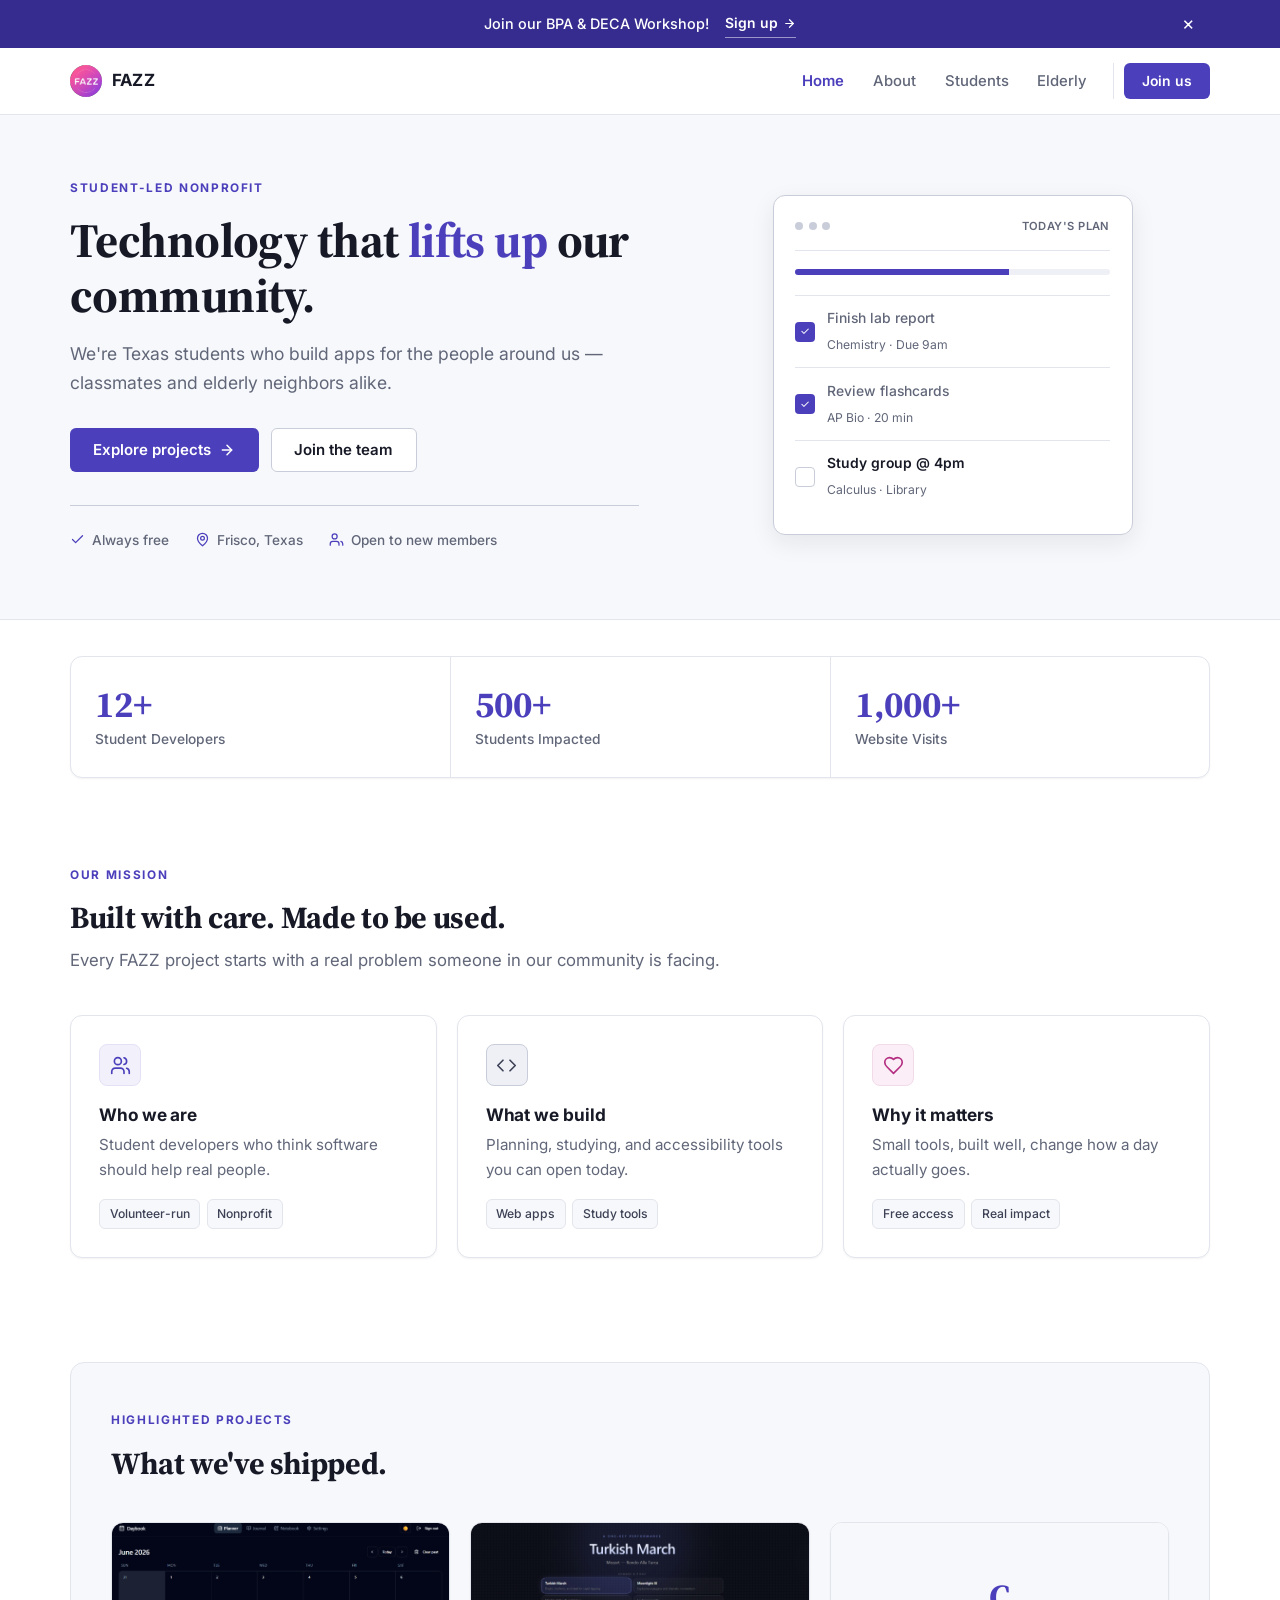
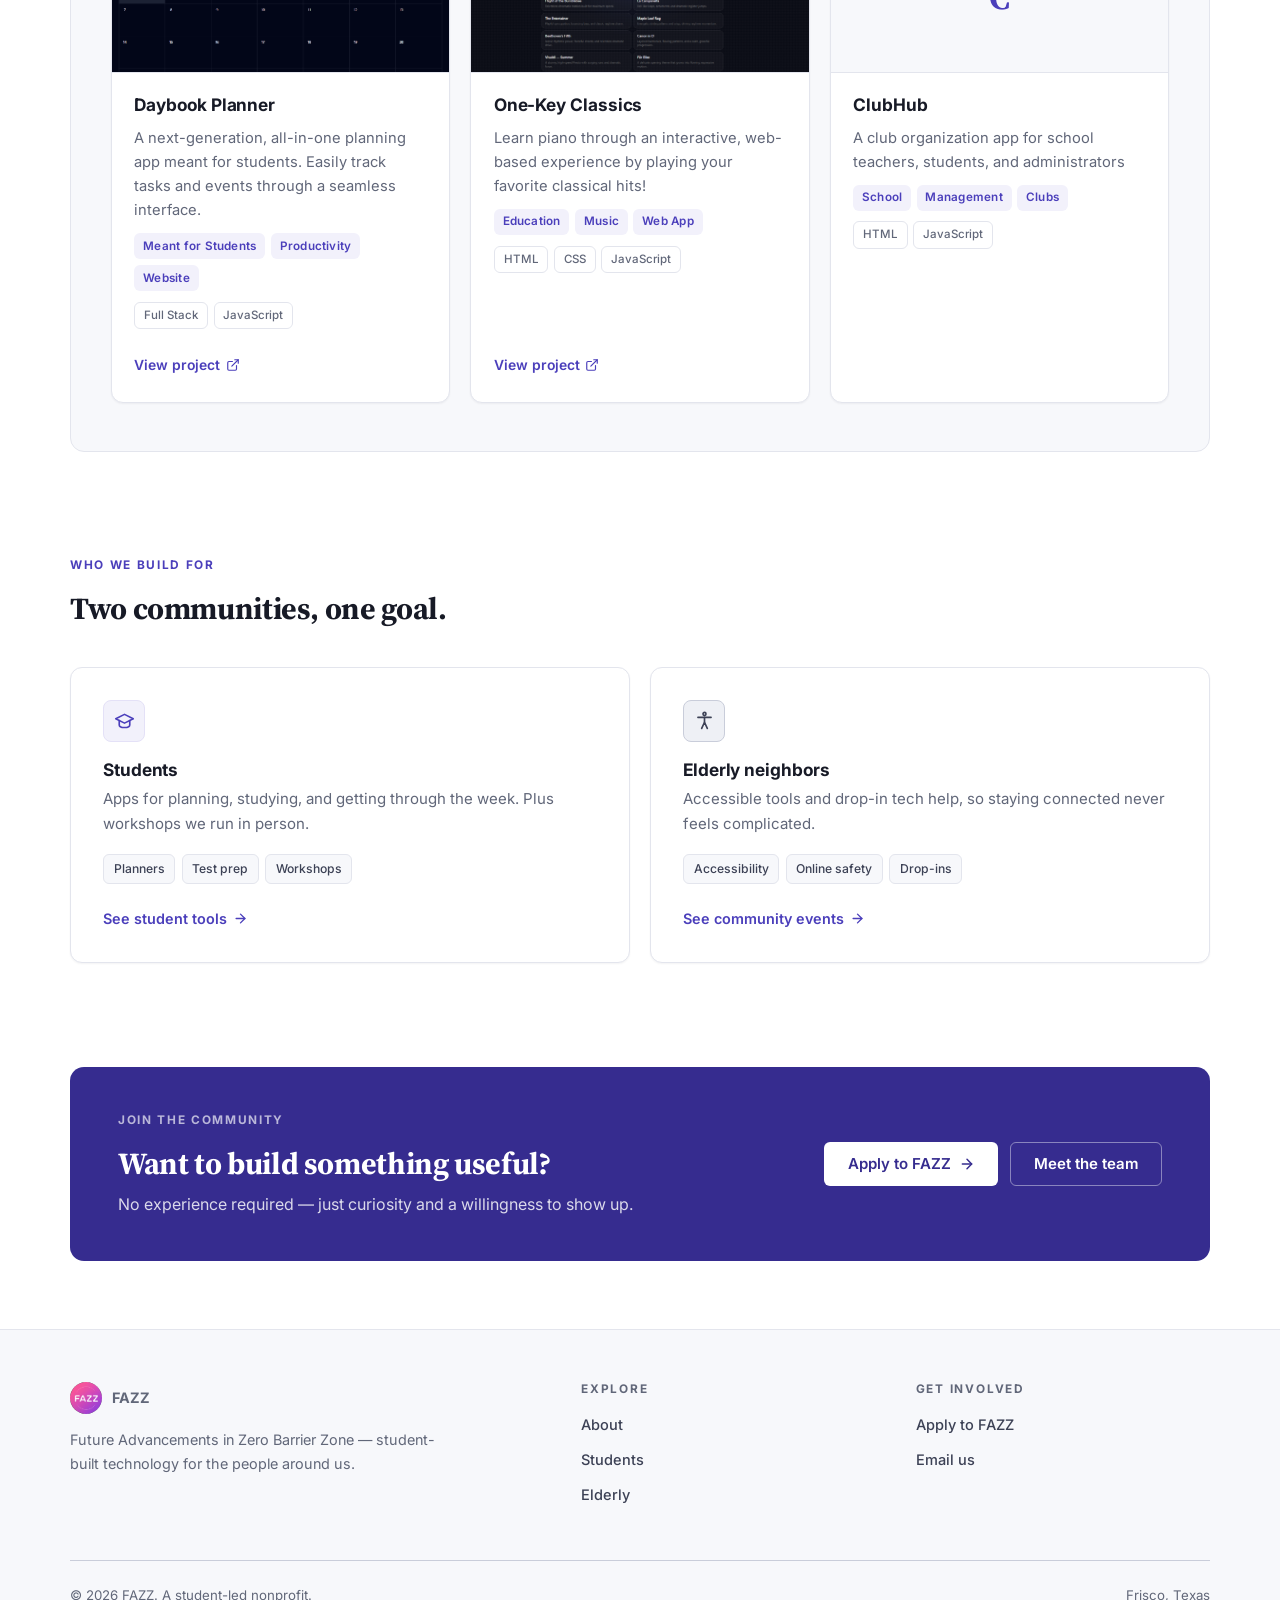
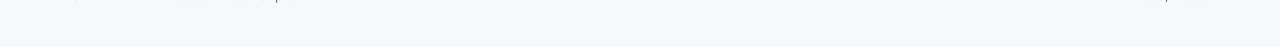
==== commit 0ceec407: "Updated projects + UI" ====
--- a/index.html
+++ b/index.html
@@ -3,16 +3,18 @@
   <head>
     <meta charset="UTF-8" />
     <meta name="viewport" content="width=device-width, initial-scale=1.0" />
-    <title>FAZZ</title>
+    <title>FAZZ | Future Advancements in Zero Barrier Zone</title>
     <meta
       name="description"
       content="FAZZ (Future Advancements in Zero Barrier Zone) is a student-led nonprofit building technology solutions that improve the lives of our community, students and elderly alike, from planning tools to accessible resources."
     />
-    <meta name="theme-color" content="#6d5bf7" />
+    <meta name="theme-color" content="#4b3fbb" />
+    <link rel="icon" type="image/png" href="images/fazzlogo.png" />
+    <link rel="apple-touch-icon" href="images/fazzlogo.png" />
     <link rel="preconnect" href="https://fonts.googleapis.com" />
     <link rel="preconnect" href="https://fonts.gstatic.com" crossorigin />
     <link
-      href="https://fonts.googleapis.com/css2?family=Inter:wght@400;500;600;700;800&family=Manrope:wght@600;700;800&display=swap"
+      href="https://fonts.googleapis.com/css2?family=Inter:wght@400;500;600;700&family=Source+Serif+4:opsz,wght@8..60,600;8..60,700&display=swap"
       rel="stylesheet"
     />
     <link rel="stylesheet" href="css/style.css" />
@@ -24,10 +26,11 @@
   <body>
     <div id="site-banner" class="site-banner"></div>
 
+    <div class="nav-scrim" data-nav-scrim></div>
+
     <header class="site-header">
-      <div class="nav-scrim" data-nav-scrim></div>
       <div class="container header-inner">
-        <a class="brand" href="index.html"><span class="brand-mark">✦</span>FAZZ</a>
+        <a class="brand" href="index.html"><img class="brand-mark" src="images/fazzlogo.png" alt="" width="32" height="32" />FAZZ</a>
         <button class="nav-toggle" aria-expanded="false" aria-controls="site-navigation">
           <span class="toggle-lines">
             <span class="toggle-line"></span>
@@ -80,10 +83,6 @@
           </div>
 
           <div class="hero-visual">
-            <span class="float-chip float-chip-a">
-              <svg viewBox="0 0 24 24" fill="none" stroke="currentColor" stroke-width="2" stroke-linecap="round" stroke-linejoin="round" aria-hidden="true"><path d="m12 3 1.9 5.1L19 10l-5.1 1.9L12 17l-1.9-5.1L5 10l5.1-1.9L12 3Z" /></svg>
-              Built by students
-            </span>
             <div class="app-mock">
               <div class="app-mock-header">
                 <div class="app-mock-dots">
@@ -107,10 +106,6 @@
                 <span class="app-mock-task-text"><strong>Study group @ 4pm</strong><span>Calculus · Library</span></span>
               </div>
             </div>
-            <span class="float-chip float-chip-b">
-              <svg viewBox="0 0 24 24" fill="none" stroke="currentColor" stroke-width="2" stroke-linecap="round" stroke-linejoin="round" aria-hidden="true"><path d="M13 2 3 14h9l-1 8 10-12h-9l1-8Z" /></svg>
-              Free forever
-            </span>
           </div>
         </div>
       </section>
@@ -202,7 +197,7 @@
             </span>
           </a>
 
-          <a class="audience-card is-cool" href="elderly.html">
+          <a class="audience-card" href="elderly.html">
             <span class="icon-tile tile-cool">
               <svg viewBox="0 0 24 24" fill="none" stroke="currentColor" stroke-width="1.9" stroke-linecap="round" stroke-linejoin="round" aria-hidden="true"><circle cx="12" cy="4.5" r="1.7" /><path d="M4.5 8.5h15" /><path d="M12 8.5V14" /><path d="m8.8 21 3.2-7 3.2 7" /></svg>
             </span>
@@ -243,7 +238,7 @@
     <footer class="footer">
       <div class="container footer-inner">
         <div class="footer-brand-col">
-          <p class="footer-brand"><span class="brand-mark">✦</span>FAZZ</p>
+          <p class="footer-brand"><img class="brand-mark" src="images/fazzlogo.png" alt="" width="32" height="32" />FAZZ</p>
           <p>Future Advancements in Zero Barrier Zone — student-built technology for the people around us.</p>
         </div>
         <div class="footer-col">
@@ -264,7 +259,7 @@
         <div class="footer-bottom">
           <span>© <span data-year>2026</span> FAZZ. A student-led nonprofit.</span>
           <span>Frisco, Texas</span>
-`        </div>
+        </div>
       </div>
     </footer>
   </body>
--- a/css/style.css
+++ b/css/style.css
@@ -5,41 +5,36 @@
 :root {
   color-scheme: light;
 
-  /* Brand palette */
-  --violet: #6d5bf7;
-  --violet-dark: #4f3adb;
-  --pink: #ec4899;
-  --cyan: #22d3ee;
-  --amber: #f59e0b;
+  /* Brand — drawn from the logo, deepened for print-like contrast */
+  --brand: #4b3fbb;
+  --brand-dark: #362c8f;
+  --brand-tint: #f2f1fb;
+  --brand-tint-strong: #e4e1f7;
+  --accent: #b32d80;
+  --accent-tint: #fbeef6;
 
   /* Neutrals */
-  --bg: #f6f6fc;
+  --bg: #ffffff;
   --surface: #ffffff;
-  --glass: rgba(255, 255, 255, 0.78);
-  --glass-soft: rgba(255, 255, 255, 0.5);
-  --soft: #f0eefc;
-  --ink: #14162b;
-  --muted: #5b5f7a;
-  --line: rgba(20, 22, 43, 0.08);
-  --line-strong: rgba(20, 22, 43, 0.14);
-
-  /* Gradients */
-  --grad: linear-gradient(120deg, var(--violet), var(--pink));
-  --grad-cool: linear-gradient(120deg, var(--cyan), var(--violet));
-  --grad-warm: linear-gradient(120deg, var(--pink), var(--amber));
-
-  /* Elevation */
-  --sh-sm: 0 2px 10px rgba(20, 22, 43, 0.05);
-  --sh-md: 0 12px 34px rgba(20, 22, 43, 0.07);
-  --sh-lg: 0 28px 64px rgba(20, 22, 43, 0.11);
-  --sh-glow: 0 14px 32px rgba(109, 91, 247, 0.3);
+  --surface-2: #f7f8fb;
+  --surface-3: #eef0f5;
+  --ink: #171a26;
+  --ink-2: #3c4155;
+  --muted: #616779;
+  --line: #e3e5ed;
+  --line-strong: #c9cdda;
+
+  /* Elevation — restrained; borders do most of the work */
+  --sh-sm: 0 1px 2px rgba(23, 26, 38, 0.05);
+  --sh-md: 0 1px 3px rgba(23, 26, 38, 0.07), 0 1px 2px rgba(23, 26, 38, 0.04);
+  --sh-lg: 0 8px 24px rgba(23, 26, 38, 0.08);
 
   /* Shape */
-  --r-2xl: 32px;
-  --r-xl: 24px;
-  --r-lg: 20px;
-  --r-md: 14px;
-  --r-sm: 10px;
+  --r-2xl: 14px;
+  --r-xl: 12px;
+  --r-lg: 10px;
+  --r-md: 8px;
+  --r-sm: 6px;
   --pill: 999px;
 
   /* Layering — every z-index in the site comes from here */
@@ -47,6 +42,7 @@
   --z-raised: 2;
   --z-nav-panel: 5;
   --z-banner: 800;
+  --z-scrim: 850;
   --z-header: 900;
 }
 
@@ -68,38 +64,10 @@
   overflow-x: clip;
   font-family: "Inter", system-ui, -apple-system, sans-serif;
   background: var(--bg);
-  color: var(--ink);
-  line-height: 1.6;
+  color: var(--ink-2);
+  line-height: 1.65;
   -webkit-font-smoothing: antialiased;
   text-rendering: optimizeLegibility;
-}
-
-/* Ambient background: aurora wash + faint dot grid */
-
-body::before,
-body::after {
-  content: "";
-  position: fixed;
-  inset: 0;
-  pointer-events: none;
-}
-
-body::before {
-  z-index: -2;
-  background:
-    radial-gradient(900px 520px at 10% -8%, rgba(109, 91, 247, 0.22), transparent 62%),
-    radial-gradient(760px 460px at 94% 2%, rgba(236, 72, 153, 0.16), transparent 60%),
-    radial-gradient(720px 500px at 82% 86%, rgba(34, 211, 238, 0.14), transparent 62%),
-    radial-gradient(620px 420px at 4% 84%, rgba(245, 158, 11, 0.11), transparent 60%);
-}
-
-body::after {
-  z-index: -1;
-  opacity: 0.34;
-  background-image: radial-gradient(rgba(20, 22, 43, 0.16) 1px, transparent 1px);
-  background-size: 28px 28px;
-  -webkit-mask-image: radial-gradient(circle at 50% 22%, #000, transparent 72%);
-  mask-image: radial-gradient(circle at 50% 22%, #000, transparent 72%);
 }
 
 img {
@@ -126,7 +94,7 @@
 }
 
 .container {
-  width: min(1180px, calc(100% - 2.5rem));
+  width: min(1140px, calc(100% - 2.5rem));
   margin-inline: auto;
 }
 
@@ -151,41 +119,41 @@
 h3,
 h4 {
   margin: 0 0 0.75rem;
-  font-family: "Manrope", "Inter", sans-serif;
-  font-weight: 800;
-  line-height: 1.1;
-  letter-spacing: -0.022em;
+  color: var(--ink);
+  font-weight: 700;
+  line-height: 1.2;
+}
+
+/* Display headings use the serif; component headings stay in Inter so
+   cards and lists keep a tight, functional rhythm. */
+h1,
+h2 {
+  font-family: "Source Serif 4", Georgia, "Times New Roman", serif;
+  letter-spacing: -0.012em;
 }
 
 h1 {
-  font-size: clamp(2.35rem, 5.2vw, 3.85rem);
-  letter-spacing: -0.032em;
+  font-size: clamp(2.1rem, 4vw, 3rem);
+  line-height: 1.15;
 }
 
 h2 {
-  font-size: clamp(1.7rem, 3.1vw, 2.45rem);
+  font-size: clamp(1.55rem, 2.4vw, 2.05rem);
 }
 
 h3 {
-  font-size: 1.15rem;
-  letter-spacing: -0.012em;
+  font-size: 1.08rem;
+  letter-spacing: -0.005em;
 }
 
 p {
   margin: 0;
 }
 
-.gradient-text {
-  background: var(--grad);
-  -webkit-background-clip: text;
-  background-clip: text;
-  color: transparent;
-}
-
 .lead {
   font-size: 1.05rem;
   color: var(--muted);
-  max-width: 56ch;
+  max-width: 62ch;
 }
 
 .muted {
@@ -193,31 +161,18 @@
 }
 
 .eyebrow {
-  display: inline-flex;
-  align-items: center;
-  gap: 0.5rem;
-  margin: 0 0 1.1rem;
-  padding: 0.4rem 0.9rem 0.4rem 0.7rem;
-  font-size: 0.72rem;
+  display: block;
+  margin: 0 0 0.9rem;
+  font-size: 0.74rem;
   font-weight: 700;
-  letter-spacing: 0.13em;
+  letter-spacing: 0.14em;
   text-transform: uppercase;
-  color: var(--violet-dark);
-  background: var(--glass);
-  border: 1px solid var(--line);
-  border-radius: var(--pill);
-  box-shadow: var(--sh-sm);
-  backdrop-filter: blur(10px);
-  -webkit-backdrop-filter: blur(10px);
-}
-
-.eyebrow::before {
-  content: "";
-  width: 7px;
-  height: 7px;
-  border-radius: 50%;
-  background: var(--grad);
-  flex: none;
+  color: var(--brand);
+}
+
+/* Kept as a hook for the one or two words that carry brand emphasis */
+.gradient-text {
+  color: var(--brand);
 }
 
 /* =========================================================
@@ -229,60 +184,52 @@
   align-items: center;
   justify-content: center;
   gap: 0.5rem;
-  padding: 0.85rem 1.5rem;
+  padding: 0.75rem 1.4rem;
   border: 1px solid transparent;
-  border-radius: var(--pill);
+  border-radius: var(--r-sm);
   cursor: pointer;
-  font-weight: 700;
-  font-size: 0.95rem;
+  font-weight: 600;
+  font-size: 0.94rem;
+  line-height: 1.2;
   white-space: nowrap;
-  transition: transform 0.22s cubic-bezier(0.2, 0.7, 0.3, 1), box-shadow 0.22s ease,
-    background-color 0.22s ease, border-color 0.22s ease;
+  transition: background-color 0.18s ease, border-color 0.18s ease, color 0.18s ease,
+    box-shadow 0.18s ease;
 }
 
 .btn svg {
-  width: 17px;
-  height: 17px;
+  width: 16px;
+  height: 16px;
   flex: none;
 }
 
-.btn:hover {
-  transform: translateY(-2px);
-}
-
-.btn:active {
-  transform: translateY(0);
+.btn:focus-visible {
+  outline: 2px solid var(--brand);
+  outline-offset: 2px;
 }
 
 .btn-primary {
-  background: var(--grad);
-  background-size: 160% 160%;
+  background: var(--brand);
   color: #fff;
-  box-shadow: var(--sh-glow);
 }
 
 .btn-primary:hover {
-  background-position: 100% 0;
-  box-shadow: 0 20px 44px rgba(109, 91, 247, 0.38);
+  background: var(--brand-dark);
 }
 
 .btn-secondary {
-  background: var(--glass);
+  background: var(--surface);
   border-color: var(--line-strong);
   color: var(--ink);
-  backdrop-filter: blur(10px);
-  -webkit-backdrop-filter: blur(10px);
-  box-shadow: var(--sh-sm);
 }
 
 .btn-secondary:hover {
-  background: var(--surface);
-  box-shadow: var(--sh-md);
+  background: var(--surface-2);
+  border-color: var(--muted);
 }
 
 .btn-sm {
-  padding: 0.6rem 1.15rem;
-  font-size: 0.88rem;
+  padding: 0.55rem 1.05rem;
+  font-size: 0.87rem;
 }
 
 /* Text link with a sliding arrow */
@@ -291,19 +238,19 @@
   display: inline-flex;
   align-items: center;
   gap: 0.4rem;
-  font-weight: 700;
-  font-size: 0.92rem;
-  color: var(--violet-dark);
+  font-weight: 600;
+  font-size: 0.9rem;
+  color: var(--brand);
 }
 
 .link-arrow svg {
-  width: 16px;
-  height: 16px;
-  transition: transform 0.22s ease;
+  width: 15px;
+  height: 15px;
+  transition: transform 0.18s ease;
 }
 
 .link-arrow:hover svg {
-  transform: translateX(4px);
+  transform: translateX(3px);
 }
 
 /* =========================================================
@@ -318,7 +265,7 @@
   display: block;
   position: relative;
   z-index: var(--z-banner);
-  background: var(--grad);
+  background: var(--brand-dark);
   color: #fff;
 }
 
@@ -329,43 +276,41 @@
   justify-content: center;
   flex-wrap: wrap;
   gap: 0.3rem 1rem;
-  padding: 0.7rem 3rem;
+  padding: 0.6rem 3rem;
   text-align: center;
 }
 
 .site-banner-text {
   margin: 0;
-  font-weight: 600;
-  font-size: 0.92rem;
+  font-weight: 500;
+  font-size: 0.9rem;
 }
 
 .site-banner-link {
   display: inline-flex;
   align-items: center;
   gap: 0.35rem;
-  padding: 0.22rem 0.75rem;
-  font-weight: 700;
-  font-size: 0.85rem;
+  padding: 0.15rem 0;
+  font-weight: 600;
+  font-size: 0.87rem;
   white-space: nowrap;
   color: #fff;
-  background: rgba(255, 255, 255, 0.2);
-  border: 1px solid rgba(255, 255, 255, 0.35);
-  border-radius: var(--pill);
-  transition: background-color 0.2s ease;
+  border-bottom: 1px solid rgba(255, 255, 255, 0.5);
+  transition: border-color 0.18s ease;
 }
 
 .site-banner-link:hover {
-  background: rgba(255, 255, 255, 0.32);
+  border-bottom-color: #fff;
 }
 
 .site-banner-link svg {
-  width: 14px;
-  height: 14px;
+  width: 13px;
+  height: 13px;
 }
 
 .site-banner-close {
   position: absolute;
-  right: 0.75rem;
+  right: 0.5rem;
   top: 50%;
   transform: translateY(-50%);
   display: grid;
@@ -374,16 +319,16 @@
   height: 28px;
   background: transparent;
   border: none;
-  border-radius: 50%;
+  border-radius: var(--r-sm);
   color: #fff;
-  font-size: 1.25rem;
+  font-size: 1.2rem;
   line-height: 1;
   cursor: pointer;
-  transition: background-color 0.2s ease;
+  transition: background-color 0.18s ease;
 }
 
 .site-banner-close:hover {
-  background: rgba(255, 255, 255, 0.22);
+  background: rgba(255, 255, 255, 0.16);
 }
 
 /* =========================================================
@@ -394,7 +339,15 @@
   position: sticky;
   top: 0;
   z-index: var(--z-header);
-  padding: 0.85rem 0;
+  background: rgba(255, 255, 255, 0.94);
+  backdrop-filter: blur(8px);
+  -webkit-backdrop-filter: blur(8px);
+  border-bottom: 1px solid var(--line);
+  transition: box-shadow 0.2s ease;
+}
+
+.site-header.is-stuck {
+  box-shadow: 0 1px 3px rgba(23, 26, 38, 0.08);
 }
 
 .header-inner {
@@ -402,87 +355,63 @@
   display: flex;
   align-items: center;
   gap: 1rem;
-  padding: 0.6rem 0.6rem 0.6rem 1.2rem;
-  background: rgba(255, 255, 255, 0.72);
-  backdrop-filter: blur(18px) saturate(160%);
-  -webkit-backdrop-filter: blur(18px) saturate(160%);
-  border: 1px solid var(--line);
-  border-radius: var(--pill);
-  box-shadow: var(--sh-md);
-  transition: box-shadow 0.25s ease, background-color 0.25s ease;
-}
-
-.site-header.is-stuck .header-inner {
-  background: rgba(255, 255, 255, 0.9);
-  box-shadow: var(--sh-lg);
+  min-height: 66px;
+  padding: 0.55rem 0;
 }
 
 .brand {
   display: inline-flex;
   align-items: center;
-  gap: 0.55rem;
+  gap: 0.6rem;
   margin-right: auto;
-  font-family: "Manrope", "Inter", sans-serif;
-  font-size: 1.08rem;
-  font-weight: 800;
-  letter-spacing: -0.01em;
+  font-size: 1.05rem;
+  font-weight: 700;
+  letter-spacing: 0.02em;
+  color: var(--ink);
 }
 
 .brand-mark {
-  display: inline-grid;
-  place-items: center;
   width: 32px;
   height: 32px;
-  border-radius: 11px;
-  background: var(--grad);
-  color: #fff;
-  font-size: 0.9rem;
-  box-shadow: var(--sh-glow);
+  flex: none;
+  border-radius: 50%;
 }
 
 .site-nav {
   display: flex;
   align-items: center;
-  gap: 0.15rem;
+  gap: 0.1rem;
 }
 
 .nav-link {
   position: relative;
   color: var(--muted);
-  font-weight: 600;
-  font-size: 0.92rem;
-  padding: 0.55rem 0.95rem;
-  border-radius: var(--pill);
-  transition: color 0.2s ease, background-color 0.2s ease;
+  font-weight: 500;
+  font-size: 0.93rem;
+  padding: 0.5rem 0.85rem;
+  border-radius: var(--r-sm);
+  transition: color 0.18s ease, background-color 0.18s ease;
 }
 
 .nav-link:hover {
   color: var(--ink);
-  background: var(--soft);
+  background: var(--surface-2);
 }
 
 .nav-link.active {
-  color: var(--ink);
-}
-
-.nav-link.active::after {
-  content: "";
-  position: absolute;
-  left: 50%;
-  bottom: 0.28rem;
-  transform: translateX(-50%);
-  width: 16px;
-  height: 3px;
-  border-radius: var(--pill);
-  background: var(--grad);
+  color: var(--brand);
+  font-weight: 600;
 }
 
 .nav-cta {
-  margin-left: 0.4rem;
-}
-
-/* Dims the page behind the open mobile menu. Lives inside .site-header so it
-   inherits that stacking context: above the page, below the header pill. */
+  margin-left: 0.65rem;
+  padding-left: 0.65rem;
+  border-left: 1px solid var(--line);
+}
+
+/* Dims the page behind the open mobile menu. It is a sibling of the header, not
+   a child: the header owns a stacking context, so a scrim inside it could only
+   ever sit above or below the whole bar — never behind it. */
 .nav-scrim {
   display: none;
 }
@@ -490,11 +419,11 @@
 .nav-toggle {
   display: none;
   place-items: center;
-  width: 42px;
-  height: 42px;
+  width: 40px;
+  height: 40px;
   padding: 0;
-  border: 1px solid var(--line);
-  border-radius: 50%;
+  border: 1px solid var(--line-strong);
+  border-radius: var(--r-sm);
   background: var(--surface);
   cursor: pointer;
 }
@@ -502,7 +431,7 @@
 .toggle-lines {
   display: grid;
   gap: 4px;
-  width: 18px;
+  width: 17px;
 }
 
 .toggle-line {
@@ -510,8 +439,7 @@
   width: 100%;
   height: 2px;
   background: var(--ink);
-  border-radius: var(--pill);
-  transition: transform 0.28s cubic-bezier(0.2, 0.7, 0.3, 1), opacity 0.2s ease;
+  transition: transform 0.25s ease, opacity 0.18s ease;
 }
 
 .nav-toggle[aria-expanded="true"] .toggle-line:nth-child(1) {
@@ -531,20 +459,20 @@
    ========================================================= */
 
 .section {
-  padding: 4.25rem 0;
+  padding: 3.25rem 0;
 }
 
 .section-sm {
-  padding: 2rem 0;
+  padding: 2.25rem 0;
 }
 
 .section-head {
   max-width: 660px;
-  margin-bottom: 2.75rem;
+  margin-bottom: 2.5rem;
 }
 
 .section-head h2 {
-  margin-bottom: 0.85rem;
+  margin-bottom: 0.7rem;
 }
 
 .grid {
@@ -560,16 +488,13 @@
   grid-template-columns: repeat(3, minmax(0, 1fr));
 }
 
-/* Frosted panel that groups a whole section */
+/* Tinted panel that groups a whole section */
 
 .panel {
   padding: 3rem 2.5rem;
-  background: var(--glass-soft);
+  background: var(--surface-2);
   border: 1px solid var(--line);
   border-radius: var(--r-2xl);
-  box-shadow: var(--sh-sm);
-  backdrop-filter: blur(14px);
-  -webkit-backdrop-filter: blur(14px);
 }
 
 /* =========================================================
@@ -579,52 +504,30 @@
 .card {
   position: relative;
   padding: 1.75rem;
-  background: var(--glass);
+  background: var(--surface);
   border: 1px solid var(--line);
   border-radius: var(--r-xl);
+  box-shadow: var(--sh-sm);
+  transition: border-color 0.18s ease, box-shadow 0.18s ease;
+}
+
+.card:hover {
+  border-color: var(--line-strong);
   box-shadow: var(--sh-md);
-  backdrop-filter: blur(16px) saturate(140%);
-  -webkit-backdrop-filter: blur(16px) saturate(140%);
-  overflow: hidden;
-  transition: transform 0.25s cubic-bezier(0.2, 0.7, 0.3, 1), box-shadow 0.25s ease,
-    border-color 0.25s ease;
-}
-
-.card::before {
-  content: "";
-  position: absolute;
-  inset: 0 0 auto;
-  height: 3px;
-  background: var(--grad);
-  opacity: 0;
-  transition: opacity 0.25s ease;
-}
-
-.card:hover {
-  transform: translateY(-5px);
-  border-color: var(--line-strong);
-  box-shadow: var(--sh-lg);
-}
-
-.card:hover::before {
-  opacity: 1;
 }
 
 .card h3 {
-  margin-bottom: 0.45rem;
+  margin-bottom: 0.4rem;
 }
 
 .card p {
   color: var(--muted);
+  font-size: 0.95rem;
 }
 
 .card-static:hover {
-  transform: none;
-  box-shadow: var(--sh-md);
-}
-
-.card-static::before {
-  display: none;
+  border-color: var(--line);
+  box-shadow: var(--sh-sm);
 }
 
 /* Icon tiles */
@@ -632,28 +535,30 @@
 .icon-tile {
   display: grid;
   place-items: center;
-  width: 46px;
-  height: 46px;
+  width: 42px;
+  height: 42px;
   margin-bottom: 1.15rem;
   border-radius: var(--r-md);
-  color: #fff;
-  background: var(--grad);
-  box-shadow: 0 10px 22px rgba(109, 91, 247, 0.26);
+  color: var(--brand);
+  background: var(--brand-tint);
+  border: 1px solid var(--brand-tint-strong);
 }
 
 .icon-tile svg {
-  width: 22px;
-  height: 22px;
+  width: 21px;
+  height: 21px;
 }
 
 .tile-cool {
-  background: var(--grad-cool);
-  box-shadow: 0 10px 22px rgba(34, 211, 238, 0.28);
+  color: var(--ink-2);
+  background: var(--surface-3);
+  border-color: var(--line-strong);
 }
 
 .tile-warm {
-  background: var(--grad-warm);
-  box-shadow: 0 10px 22px rgba(236, 72, 153, 0.26);
+  color: var(--accent);
+  background: var(--accent-tint);
+  border-color: #f2dbe9;
 }
 
 /* Chip rows */
@@ -661,17 +566,18 @@
 .chips {
   display: flex;
   flex-wrap: wrap;
-  gap: 0.45rem;
+  gap: 0.4rem;
   margin-top: 1.1rem;
 }
 
 .chips li {
-  padding: 0.3rem 0.7rem;
-  font-size: 0.78rem;
-  font-weight: 600;
-  color: var(--violet-dark);
-  background: var(--soft);
-  border-radius: var(--pill);
+  padding: 0.24rem 0.6rem;
+  font-size: 0.76rem;
+  font-weight: 500;
+  color: var(--ink-2);
+  background: var(--surface-2);
+  border: 1px solid var(--line);
+  border-radius: var(--r-sm);
 }
 
 /* =========================================================
@@ -679,41 +585,43 @@
    ========================================================= */
 
 .hero {
-  padding: 2.75rem 0 3.25rem;
+  padding: 4rem 0 4.25rem;
+  background: var(--surface-2);
+  border-bottom: 1px solid var(--line);
 }
 
 .hero-grid {
   display: grid;
   grid-template-columns: 1.05fr 0.95fr;
   align-items: center;
-  gap: 3rem;
+  gap: 3.5rem;
 }
 
 .hero-copy h1 {
-  margin-bottom: 1.1rem;
+  margin-bottom: 1rem;
 }
 
 .hero-copy .lead {
-  font-size: 1.12rem;
+  font-size: 1.1rem;
 }
 
 .hero-actions {
   display: flex;
   flex-wrap: wrap;
-  gap: 0.85rem;
-  margin-top: 2rem;
+  gap: 0.75rem;
+  margin-top: 1.9rem;
 }
 
 .hero-meta {
   display: flex;
   flex-wrap: wrap;
   align-items: center;
-  gap: 0.5rem 1.4rem;
-  margin-top: 2.25rem;
-  padding-top: 1.5rem;
-  border-top: 1px solid var(--line);
-  font-size: 0.86rem;
-  font-weight: 600;
+  gap: 0.5rem 1.6rem;
+  margin-top: 2.1rem;
+  padding-top: 1.4rem;
+  border-top: 1px solid var(--line-strong);
+  font-size: 0.85rem;
+  font-weight: 500;
   color: var(--muted);
 }
 
@@ -726,86 +634,60 @@
 .hero-meta svg {
   width: 15px;
   height: 15px;
-  color: var(--violet);
-}
-
-/* Hero visual — app mock in its own stacking context so the glow sits behind it */
+  color: var(--brand);
+}
+
+/* Hero visual — a plain product still, no decoration behind it */
 
 .hero-visual {
-  position: relative;
-  isolation: isolate;
   display: grid;
   place-items: center;
-  padding: 1.5rem;
-}
-
-.hero-visual::before {
-  content: "";
-  position: absolute;
-  inset: 8%;
-  z-index: 0;
+}
+
+.app-mock {
+  width: 100%;
+  max-width: 360px;
+  padding: 1.35rem;
+  background: var(--surface);
+  border: 1px solid var(--line-strong);
+  border-radius: var(--r-xl);
+  box-shadow: var(--sh-lg);
+}
+
+.app-mock-header {
+  display: flex;
+  align-items: center;
+  justify-content: space-between;
+  padding-bottom: 0.9rem;
+  margin-bottom: 1.1rem;
+  border-bottom: 1px solid var(--line);
+}
+
+.app-mock-dots {
+  display: flex;
+  gap: 0.35rem;
+}
+
+.app-mock-dots span {
+  width: 8px;
+  height: 8px;
   border-radius: 50%;
-  background: var(--grad);
-  opacity: 0.22;
-  filter: blur(56px);
-}
-
-.app-mock {
-  position: relative;
-  z-index: var(--z-raised);
-  width: 100%;
-  max-width: 370px;
-  padding: 1.4rem;
-  background: var(--surface);
-  border: 1px solid var(--line);
-  border-radius: var(--r-xl);
-  box-shadow: 0 34px 74px rgba(20, 22, 43, 0.18);
-}
-
-.app-mock-header {
-  display: flex;
-  align-items: center;
-  justify-content: space-between;
-  margin-bottom: 1.15rem;
-}
-
-.app-mock-dots {
-  display: flex;
-  gap: 0.35rem;
-}
-
-.app-mock-dots span {
-  width: 9px;
-  height: 9px;
-  border-radius: 50%;
-}
-
-.app-mock-dots span:nth-child(1) {
-  background: var(--pink);
-}
-
-.app-mock-dots span:nth-child(2) {
-  background: var(--amber);
-}
-
-.app-mock-dots span:nth-child(3) {
-  background: var(--cyan);
+  background: var(--line-strong);
 }
 
 .app-mock-badge {
-  padding: 0.24rem 0.6rem;
-  font-size: 0.68rem;
-  font-weight: 700;
-  color: var(--violet-dark);
-  background: var(--soft);
+  font-size: 0.7rem;
+  font-weight: 600;
+  letter-spacing: 0.04em;
+  text-transform: uppercase;
+  color: var(--muted);
+}
+
+.app-mock-progress {
+  height: 6px;
+  margin-bottom: 1.25rem;
   border-radius: var(--pill);
-}
-
-.app-mock-progress {
-  height: 8px;
-  margin-bottom: 1.35rem;
-  border-radius: var(--pill);
-  background: var(--soft);
+  background: var(--surface-3);
   overflow: hidden;
 }
 
@@ -813,15 +695,14 @@
   display: block;
   height: 100%;
   width: 68%;
-  border-radius: var(--pill);
-  background: var(--grad);
+  background: var(--brand);
 }
 
 .app-mock-task {
   display: flex;
   align-items: center;
-  gap: 0.8rem;
-  padding: 0.75rem 0;
+  gap: 0.75rem;
+  padding: 0.7rem 0;
   border-top: 1px solid var(--line);
 }
 
@@ -832,28 +713,29 @@
 .app-mock-check {
   display: grid;
   place-items: center;
-  width: 22px;
-  height: 22px;
+  width: 20px;
+  height: 20px;
   flex: none;
-  border-radius: 7px;
-  font-size: 0.72rem;
+  border-radius: 4px;
+  font-size: 0.7rem;
   color: #fff;
 }
 
 .app-mock-check.done {
-  background: var(--grad);
+  background: var(--brand);
 }
 
 .app-mock-check.pending {
-  background: var(--soft);
+  background: var(--surface);
   border: 1px solid var(--line-strong);
   color: transparent;
 }
 
 .app-mock-task-text strong {
   display: block;
-  font-family: "Manrope", sans-serif;
-  font-size: 0.88rem;
+  font-size: 0.87rem;
+  font-weight: 600;
+  color: var(--ink);
 }
 
 .app-mock-task-text span {
@@ -862,93 +744,50 @@
 }
 
 .app-mock-task-text .done-text {
-  text-decoration: line-through;
-  color: var(--muted);
-}
-
-/* Floating accent chips around the mock */
-
-.float-chip {
-  position: absolute;
-  z-index: var(--z-nav-panel);
-  display: inline-flex;
-  align-items: center;
-  gap: 0.5rem;
-  padding: 0.55rem 0.85rem;
-  font-size: 0.78rem;
-  font-weight: 700;
+  color: var(--muted);
+  font-weight: 500;
+}
+
+/* Subpage hero */
+
+.hero-sub {
+  padding: 3.5rem 0;
+  background: var(--surface-2);
+  border-bottom: 1px solid var(--line);
+}
+
+.hero-sub h1 {
+  max-width: 18ch;
+}
+
+.hero-sub .lead {
+  margin-top: 0.85rem;
+}
+
+.hero-sub-wide h1 {
+  max-width: 24ch;
+}
+
+.hero-sub .hero-meta {
+  margin-top: 1.9rem;
+}
+
+/* =========================================================
+   Stat strip
+   ========================================================= */
+
+.stat-strip {
+  display: grid;
+  grid-template-columns: repeat(3, minmax(0, 1fr));
   background: var(--surface);
   border: 1px solid var(--line);
-  border-radius: var(--pill);
-  box-shadow: var(--sh-lg);
-  animation: float 5s ease-in-out infinite;
-}
-
-.float-chip svg {
-  width: 15px;
-  height: 15px;
-}
-
-.float-chip-a {
-  top: 4%;
-  left: 0;
-  color: var(--violet-dark);
-}
-
-.float-chip-b {
-  bottom: 6%;
-  right: 0;
-  color: var(--pink);
-  animation-delay: -2.5s;
-}
-
-@keyframes float {
-  0%,
-  100% {
-    transform: translateY(0);
-  }
-  50% {
-    transform: translateY(-9px);
-  }
-}
-
-/* Subpage hero */
-
-.hero-sub {
-  padding: 2.5rem 0 1rem;
-}
-
-.hero-sub h1 {
-  max-width: 16ch;
-}
-
-.hero-sub .lead {
-  margin-top: 0.35rem;
-}
-
-.hero-sub-wide h1 {
-  max-width: 22ch;
-}
-
-/* =========================================================
-   Stat strip
-   ========================================================= */
-
-.stat-strip {
-  display: grid;
-  grid-template-columns: repeat(3, minmax(0, 1fr));
-  padding: 0.5rem;
-  background: var(--glass);
-  border: 1px solid var(--line);
-  border-radius: var(--r-2xl);
-  box-shadow: var(--sh-md);
-  backdrop-filter: blur(16px) saturate(140%);
-  -webkit-backdrop-filter: blur(16px) saturate(140%);
+  border-radius: var(--r-xl);
+  box-shadow: var(--sh-sm);
+  overflow: hidden;
 }
 
 .stat-item {
-  padding: 1.6rem 1.25rem;
-  text-align: center;
+  padding: 1.6rem 1.5rem;
   border-left: 1px solid var(--line);
 }
 
@@ -958,34 +797,18 @@
 
 .stat-value {
   display: block;
-  font-family: "Manrope", sans-serif;
-  font-weight: 800;
-  font-size: clamp(2rem, 3.6vw, 2.6rem);
-  line-height: 1.1;
-  background: var(--grad);
-  -webkit-background-clip: text;
-  background-clip: text;
-  color: transparent;
-}
-
-.stat-item:nth-child(2) .stat-value {
-  background: var(--grad-cool);
-  -webkit-background-clip: text;
-  background-clip: text;
-}
-
-.stat-item:nth-child(3) .stat-value {
-  background: var(--grad-warm);
-  -webkit-background-clip: text;
-  background-clip: text;
+  font-family: "Source Serif 4", Georgia, serif;
+  font-weight: 700;
+  font-size: clamp(1.85rem, 3vw, 2.3rem);
+  line-height: 1.15;
+  color: var(--brand);
 }
 
 .stat-label {
   display: block;
-  margin-top: 0.35rem;
-  font-size: 0.85rem;
-  font-weight: 600;
-  letter-spacing: 0.02em;
+  margin-top: 0.2rem;
+  font-size: 0.86rem;
+  font-weight: 500;
   color: var(--muted);
 }
 
@@ -994,58 +817,24 @@
    ========================================================= */
 
 .audience-card {
-  position: relative;
   display: flex;
   flex-direction: column;
   padding: 2rem;
-  min-height: 250px;
-  background: var(--glass);
+  min-height: 240px;
+  background: var(--surface);
   border: 1px solid var(--line);
   border-radius: var(--r-xl);
+  box-shadow: var(--sh-sm);
+  transition: border-color 0.18s ease, box-shadow 0.18s ease;
+}
+
+.audience-card:hover {
+  border-color: var(--line-strong);
   box-shadow: var(--sh-md);
-  backdrop-filter: blur(16px) saturate(140%);
-  -webkit-backdrop-filter: blur(16px) saturate(140%);
-  overflow: hidden;
-  transition: transform 0.25s cubic-bezier(0.2, 0.7, 0.3, 1), box-shadow 0.25s ease,
-    border-color 0.25s ease;
-}
-
-.audience-card::after {
-  content: "";
-  position: absolute;
-  right: -70px;
-  top: -70px;
-  width: 210px;
-  height: 210px;
-  border-radius: 50%;
-  background: var(--grad);
-  opacity: 0.14;
-  filter: blur(10px);
-  transition: opacity 0.3s ease, transform 0.4s ease;
-}
-
-.audience-card.is-cool::after {
-  background: var(--grad-cool);
-}
-
-.audience-card:hover {
-  transform: translateY(-5px);
-  border-color: var(--line-strong);
-  box-shadow: var(--sh-lg);
-}
-
-.audience-card:hover::after {
-  opacity: 0.22;
-  transform: scale(1.12);
-}
-
-.audience-card > * {
-  position: relative;
-  z-index: var(--z-base);
 }
 
 .audience-card h3 {
-  margin-bottom: 0.45rem;
+  margin-bottom: 0.4rem;
 }
 
 .audience-card p {
@@ -1070,44 +859,31 @@
 .project-card {
   display: flex;
   flex-direction: column;
-  gap: 0.8rem;
-  padding: 0.85rem 0.85rem 1.3rem;
-  background: var(--glass);
+  background: var(--surface);
   border: 1px solid var(--line);
   border-radius: var(--r-xl);
+  box-shadow: var(--sh-sm);
+  overflow: hidden;
+  transition: border-color 0.18s ease, box-shadow 0.18s ease;
+}
+
+.project-card:hover {
+  border-color: var(--line-strong);
   box-shadow: var(--sh-md);
-  backdrop-filter: blur(16px) saturate(140%);
-  -webkit-backdrop-filter: blur(16px) saturate(140%);
-  transition: transform 0.25s cubic-bezier(0.2, 0.7, 0.3, 1), box-shadow 0.25s ease,
-    border-color 0.25s ease;
-}
-
-.project-card:hover {
-  transform: translateY(-5px);
-  border-color: var(--line-strong);
-  box-shadow: var(--sh-lg);
 }
 
 .project-visual {
   position: relative;
-  height: 158px;
+  height: 150px;
   display: grid;
   place-items: center;
-  border-radius: var(--r-lg);
-  font-family: "Manrope", sans-serif;
-  font-weight: 800;
-  font-size: 2.4rem;
-  color: #fff;
+  border-bottom: 1px solid var(--line);
+  font-family: "Source Serif 4", Georgia, serif;
+  font-weight: 700;
+  font-size: 2.2rem;
+  color: var(--brand);
+  background: var(--surface-2);
   overflow: hidden;
-}
-
-.project-visual::after {
-  content: "";
-  position: absolute;
-  inset: 0;
-  border-radius: inherit;
-  border: 1px solid rgba(255, 255, 255, 0.35);
-  pointer-events: none;
 }
 
 .project-visual img {
@@ -1120,9 +896,9 @@
 .project-body {
   display: flex;
   flex-direction: column;
-  gap: 0.6rem;
+  gap: 0.65rem;
   flex: 1;
-  padding: 0 0.6rem;
+  padding: 1.35rem 1.4rem 1.5rem;
 }
 
 .project-body h3 {
@@ -1131,53 +907,52 @@
 
 .project-body p {
   color: var(--muted);
-  font-size: 0.93rem;
+  font-size: 0.92rem;
 }
 
 .project-tags,
 .tech-list {
   display: flex;
   flex-wrap: wrap;
-  gap: 0.4rem;
+  gap: 0.35rem;
 }
 
 .project-tags li {
-  padding: 0.28rem 0.65rem;
-  font-size: 0.75rem;
+  padding: 0.22rem 0.55rem;
+  font-size: 0.73rem;
   font-weight: 600;
-  color: var(--violet-dark);
-  background: var(--soft);
-  border-radius: var(--pill);
+  letter-spacing: 0.02em;
+  color: var(--brand);
+  background: var(--brand-tint);
+  border-radius: var(--r-sm);
 }
 
 .tech-list li {
-  padding: 0.24rem 0.6rem;
-  font-size: 0.74rem;
-  font-weight: 600;
-  color: var(--muted);
-  border: 1px solid var(--line-strong);
-  border-radius: var(--pill);
+  padding: 0.2rem 0.55rem;
+  font-size: 0.72rem;
+  font-weight: 500;
+  color: var(--muted);
+  border: 1px solid var(--line);
+  border-radius: var(--r-sm);
 }
 
 .project-links {
   display: flex;
   flex-wrap: wrap;
-  gap: 0.5rem;
+  gap: 1.15rem;
   margin-top: auto;
-  padding-top: 0.6rem;
+  padding-top: 0.9rem;
 }
 
 .project-links a {
   display: inline-flex;
   align-items: center;
   gap: 0.35rem;
-  padding: 0.55rem 1rem;
-  font-size: 0.85rem;
-  font-weight: 700;
-  background: var(--surface);
-  border: 1px solid var(--line-strong);
-  border-radius: var(--pill);
-  transition: background-color 0.2s ease, transform 0.2s ease;
+  font-size: 0.87rem;
+  font-weight: 600;
+  color: var(--brand);
+  border-bottom: 1px solid transparent;
+  transition: border-color 0.18s ease;
 }
 
 .project-links a svg {
@@ -1186,17 +961,16 @@
 }
 
 .project-links a:hover {
-  background: var(--soft);
-  transform: translateY(-2px);
+  border-bottom-color: var(--brand);
 }
 
 /* Event variants */
 
 .event-meta {
   display: grid;
-  gap: 0.45rem;
+  gap: 0.4rem;
   font-size: 0.84rem;
-  font-weight: 600;
+  font-weight: 500;
   color: var(--muted);
 }
 
@@ -1210,16 +984,17 @@
   width: 15px;
   height: 15px;
   flex: none;
-  margin-top: 0.18rem;
-  color: var(--violet);
+  margin-top: 0.22rem;
+  color: var(--brand);
 }
 
 .empty-state {
   grid-column: 1 / -1;
   padding: 2.5rem;
   text-align: center;
-  color: var(--muted);
-  background: var(--glass-soft);
+  font-size: 0.95rem;
+  color: var(--muted);
+  background: var(--surface);
   border: 1px dashed var(--line-strong);
   border-radius: var(--r-xl);
 }
@@ -1235,11 +1010,11 @@
 .founder-group-heading {
   display: flex;
   align-items: center;
-  gap: 0.75rem;
+  gap: 0.85rem;
   margin-bottom: 1.35rem;
-  font-size: 0.78rem;
+  font-size: 0.76rem;
   font-weight: 700;
-  letter-spacing: 0.14em;
+  letter-spacing: 0.15em;
   text-transform: uppercase;
   color: var(--muted);
 }
@@ -1254,7 +1029,7 @@
 /* auto-fit so a short group (e.g. 3 execs) still fills the row evenly */
 .founder-grid {
   display: grid;
-  grid-template-columns: repeat(auto-fit, minmax(215px, 1fr));
+  grid-template-columns: repeat(auto-fit, minmax(255px, 1fr));
   gap: 1rem;
 }
 
@@ -1263,23 +1038,23 @@
   flex-direction: column;
   align-items: center;
   gap: 0.15rem;
-  padding: 1.6rem 1.1rem;
+  padding: 1.75rem 1.1rem;
   text-align: center;
 }
 
 .founder-avatar {
   display: grid;
   place-items: center;
-  width: 72px;
-  height: 72px;
+  width: 68px;
+  height: 68px;
   margin-bottom: 0.9rem;
   border-radius: 50%;
-  color: #fff;
-  font-family: "Manrope", sans-serif;
-  font-weight: 800;
-  font-size: 1.5rem;
+  color: var(--brand);
+  background: var(--brand-tint);
+  font-family: "Source Serif 4", Georgia, serif;
+  font-weight: 700;
+  font-size: 1.45rem;
   overflow: hidden;
-  box-shadow: 0 10px 24px rgba(20, 22, 43, 0.14);
 }
 
 .founder-avatar img {
@@ -1290,19 +1065,17 @@
 
 .founder-card h3 {
   margin: 0;
-  font-size: 1.02rem;
+  font-size: 1rem;
 }
 
 .founder-role {
   display: inline-block;
-  margin: 0.5rem 0 0.7rem;
-  padding: 0.22rem 0.7rem;
-  font-size: 0.72rem;
-  font-weight: 700;
-  letter-spacing: 0.04em;
-  color: var(--violet-dark);
-  background: var(--soft);
-  border-radius: var(--pill);
+  margin: 0.4rem 0 0.65rem;
+  font-size: 0.75rem;
+  font-weight: 600;
+  letter-spacing: 0.06em;
+  text-transform: uppercase;
+  color: var(--brand);
 }
 
 .founder-card p {
@@ -1315,45 +1088,32 @@
    ========================================================= */
 
 .quote-card {
-  position: relative;
   align-self: center;
-  padding: 2.25rem;
-  background: linear-gradient(135deg, rgba(109, 91, 247, 0.1), rgba(236, 72, 153, 0.08));
+  margin: 0;
+  padding: 2rem 2.25rem;
+  background: var(--surface-2);
   border: 1px solid var(--line);
-  border-radius: var(--r-xl);
-  box-shadow: var(--sh-md);
-}
-
-.quote-card::before {
-  content: "\201C";
-  position: absolute;
-  top: 0.4rem;
-  left: 1.5rem;
-  font-family: "Manrope", serif;
-  font-size: 5rem;
-  line-height: 1;
-  color: var(--violet);
-  opacity: 0.22;
+  border-left: 3px solid var(--brand);
+  border-radius: 0 var(--r-lg) var(--r-lg) 0;
 }
 
 .quote-card p {
-  position: relative;
-  font-family: "Manrope", sans-serif;
+  font-family: "Source Serif 4", Georgia, serif;
   font-size: 1.2rem;
-  font-weight: 700;
+  font-weight: 600;
   line-height: 1.5;
-  letter-spacing: -0.015em;
+  color: var(--ink);
 }
 
 .quote-card cite {
   display: block;
-  margin-top: 1.1rem;
+  margin-top: 1rem;
   font-style: normal;
-  font-size: 0.82rem;
+  font-size: 0.76rem;
   font-weight: 700;
-  letter-spacing: 0.1em;
+  letter-spacing: 0.13em;
   text-transform: uppercase;
-  color: var(--violet-dark);
+  color: var(--muted);
 }
 
 /* =========================================================
@@ -1362,7 +1122,7 @@
 
 .steps {
   display: grid;
-  gap: 1rem;
+  gap: 0.85rem;
   counter-reset: step;
 }
 
@@ -1371,10 +1131,9 @@
   align-items: flex-start;
   gap: 1rem;
   padding: 1.1rem 1.25rem;
-  background: var(--glass);
+  background: var(--surface);
   border: 1px solid var(--line);
   border-radius: var(--r-lg);
-  box-shadow: var(--sh-sm);
 }
 
 .step::before {
@@ -1382,21 +1141,22 @@
   content: counter(step);
   display: grid;
   place-items: center;
-  width: 30px;
-  height: 30px;
+  width: 26px;
+  height: 26px;
   flex: none;
   border-radius: 50%;
-  font-family: "Manrope", sans-serif;
-  font-size: 0.85rem;
-  font-weight: 800;
-  color: #fff;
-  background: var(--grad);
+  font-size: 0.8rem;
+  font-weight: 700;
+  color: var(--brand);
+  background: var(--brand-tint);
+  border: 1px solid var(--brand-tint-strong);
 }
 
 .step strong {
   display: block;
-  font-family: "Manrope", sans-serif;
-  font-size: 0.98rem;
+  font-size: 0.96rem;
+  font-weight: 600;
+  color: var(--ink);
 }
 
 .step span {
@@ -1409,77 +1169,54 @@
    ========================================================= */
 
 .callout {
-  position: relative;
-  display: grid;
-  grid-template-columns: 1.25fr 0.75fr;
+  display: grid;
+  grid-template-columns: 1.3fr 0.7fr;
   align-items: center;
   gap: 2rem;
-  padding: 3rem;
+  padding: 2.75rem 3rem;
   border-radius: var(--r-2xl);
-  background: linear-gradient(130deg, #5c48ec 0%, #8b5cf6 42%, #ec4899 100%);
+  background: var(--brand-dark);
   color: #fff;
-  box-shadow: 0 30px 70px rgba(109, 91, 247, 0.32);
-  overflow: hidden;
-}
-
-.callout::after {
-  content: "";
-  position: absolute;
-  inset: 0;
-  background-image: radial-gradient(rgba(255, 255, 255, 0.18) 1px, transparent 1px);
-  background-size: 22px 22px;
-  -webkit-mask-image: radial-gradient(circle at 80% 20%, #000, transparent 70%);
-  mask-image: radial-gradient(circle at 80% 20%, #000, transparent 70%);
-  pointer-events: none;
-}
-
-.callout > * {
-  position: relative;
-  z-index: var(--z-base);
 }
 
 .callout h2 {
-  margin-bottom: 0.6rem;
+  margin-bottom: 0.55rem;
+  color: #fff;
 }
 
 .callout p {
-  color: rgba(255, 255, 255, 0.86);
+  color: rgba(255, 255, 255, 0.82);
 }
 
 .callout .eyebrow {
-  color: #fff;
-  background: rgba(255, 255, 255, 0.16);
-  border-color: rgba(255, 255, 255, 0.3);
-  box-shadow: none;
-}
-
-.callout .eyebrow::before {
-  background: #fff;
+  color: rgba(255, 255, 255, 0.66);
 }
 
 .callout-actions {
   display: flex;
   flex-wrap: wrap;
-  gap: 0.85rem;
+  gap: 0.75rem;
   justify-content: flex-end;
 }
 
 .callout .btn-primary {
   background: #fff;
-  color: var(--violet-dark);
-  box-shadow: 0 14px 30px rgba(20, 22, 43, 0.22);
+  color: var(--brand-dark);
+}
+
+.callout .btn-primary:hover {
+  background: var(--brand-tint);
 }
 
 .callout .btn-secondary {
-  background: rgba(255, 255, 255, 0.14);
-  border-color: rgba(255, 255, 255, 0.36);
+  background: transparent;
+  border-color: rgba(255, 255, 255, 0.42);
   color: #fff;
-  backdrop-filter: blur(8px);
-  -webkit-backdrop-filter: blur(8px);
 }
 
 .callout .btn-secondary:hover {
-  background: rgba(255, 255, 255, 0.24);
+  background: rgba(255, 255, 255, 0.12);
+  border-color: rgba(255, 255, 255, 0.7);
 }
 
 /* =========================================================
@@ -1487,66 +1224,63 @@
    ========================================================= */
 
 .footer {
-  padding: 2rem 0 3rem;
+  margin-top: 1rem;
+  padding: 3.25rem 0 2.5rem;
+  background: var(--surface-2);
+  border-top: 1px solid var(--line);
 }
 
 .footer-inner {
   display: grid;
   grid-template-columns: 1.6fr 1fr 1fr;
-  gap: 2rem;
-  padding: 2.5rem;
-  background: var(--glass);
-  border: 1px solid var(--line);
-  border-radius: var(--r-2xl);
-  box-shadow: var(--sh-md);
-  backdrop-filter: blur(16px);
-  -webkit-backdrop-filter: blur(16px);
+  gap: 2.5rem;
 }
 
 .footer-brand {
   display: inline-flex;
   align-items: center;
-  gap: 0.55rem;
+  gap: 0.6rem;
   margin-bottom: 0.85rem;
-  font-family: "Manrope", sans-serif;
-  font-size: 1.05rem;
-  font-weight: 800;
+  font-size: 1.02rem;
+  font-weight: 700;
+  letter-spacing: 0.02em;
+  color: var(--ink);
 }
 
 .footer-inner p {
   color: var(--muted);
-  font-size: 0.92rem;
+  font-size: 0.9rem;
   max-width: 42ch;
 }
 
 .footer-col h4 {
   margin-bottom: 0.9rem;
-  font-size: 0.75rem;
+  font-size: 0.74rem;
   font-weight: 700;
-  letter-spacing: 0.14em;
+  letter-spacing: 0.15em;
   text-transform: uppercase;
   color: var(--muted);
 }
 
 .footer-col ul {
   display: grid;
-  gap: 0.6rem;
+  gap: 0.55rem;
 }
 
 .footer-col a {
-  font-size: 0.93rem;
-  font-weight: 600;
-  color: var(--muted);
-  transition: color 0.2s ease;
+  font-size: 0.91rem;
+  font-weight: 500;
+  color: var(--ink-2);
+  transition: color 0.18s ease;
 }
 
 .footer-col a:hover {
-  color: var(--violet-dark);
+  color: var(--brand);
 }
 
 .footer-inner p a {
-  font-weight: 600;
-  color: var(--violet-dark);
+  font-weight: 500;
+  color: var(--brand);
   text-decoration: underline;
   text-underline-offset: 3px;
 }
@@ -1557,10 +1291,10 @@
   gap: 0.5rem 1rem;
   justify-content: space-between;
   grid-column: 1 / -1;
-  margin-top: 0.5rem;
+  margin-top: 0.75rem;
   padding-top: 1.5rem;
-  border-top: 1px solid var(--line);
-  font-size: 0.84rem;
+  border-top: 1px solid var(--line-strong);
+  font-size: 0.83rem;
   color: var(--muted);
 }
 
@@ -1571,7 +1305,7 @@
 .join-grid {
   display: grid;
   grid-template-columns: 1fr 0.85fr;
-  gap: 1.25rem;
+  gap: 1.5rem;
   align-items: start;
 }
 
@@ -1604,8 +1338,8 @@
 
 [data-animate] {
   opacity: 0;
-  transform: translateY(22px);
-  transition: opacity 0.7s ease, transform 0.7s cubic-bezier(0.2, 0.7, 0.3, 1);
+  transform: translateY(12px);
+  transition: opacity 0.5s ease, transform 0.5s ease;
 }
 
 [data-animate].in-view {
@@ -1619,21 +1353,21 @@
 
 @media (max-width: 940px) {
   .section {
-    padding: 3.75rem 0;
+    padding: 2.75rem 0;
   }
 
   .hero {
-    padding: 1.5rem 0 3rem;
+    padding: 3rem 0 3.25rem;
   }
 
   .hero-grid {
     grid-template-columns: 1fr;
-    gap: 2.25rem;
+    gap: 2.5rem;
   }
 
   .hero-visual {
     order: -1;
-    padding: 0.5rem;
+    justify-items: start;
   }
 
   .app-mock {
@@ -1662,7 +1396,7 @@
 
   .footer-inner {
     grid-template-columns: 1fr 1fr;
-    padding: 2rem;
+    gap: 2rem;
   }
 
   .footer-brand-col {
@@ -1672,76 +1406,62 @@
 
 @media (max-width: 720px) {
   .container {
-    width: min(1180px, calc(100% - 1.75rem));
-  }
-
-  .site-header {
-    padding: 0.6rem 0;
+    width: min(1140px, calc(100% - 1.75rem));
   }
 
   .header-inner {
-    padding: 0.5rem 0.5rem 0.5rem 1rem;
-    border-radius: var(--r-lg);
+    min-height: 60px;
   }
 
   .nav-toggle {
     display: grid;
   }
 
-  /* Mobile nav panel: anchored to the header pill, and the whole header
+  /* Mobile nav panel: anchored to the header bar, and the whole header
      sits in its own high stacking context so nothing can paint over it. */
   .site-nav {
     position: absolute;
-    top: calc(100% + 0.6rem);
+    top: calc(100% + 0.55rem);
     left: 0;
     right: 0;
     z-index: var(--z-nav-panel);
     display: none;
     flex-direction: column;
     align-items: stretch;
-    gap: 0.15rem;
-    padding: 0.6rem;
-    background: rgba(255, 255, 255, 0.96);
-    backdrop-filter: blur(18px) saturate(160%);
-    -webkit-backdrop-filter: blur(18px) saturate(160%);
-    border: 1px solid var(--line);
+    gap: 0.1rem;
+    padding: 0.5rem;
+    background: var(--surface);
+    border: 1px solid var(--line-strong);
     border-radius: var(--r-lg);
     box-shadow: var(--sh-lg);
   }
 
   .site-nav.open {
     display: flex;
-    animation: nav-in 0.22s cubic-bezier(0.2, 0.7, 0.3, 1);
+    animation: nav-in 0.18s ease;
   }
 
   @keyframes nav-in {
     from {
       opacity: 0;
-      transform: translateY(-8px);
+      transform: translateY(-6px);
     }
   }
 
   .nav-link {
-    padding: 0.7rem 0.9rem;
-    font-size: 0.98rem;
+    padding: 0.65rem 0.85rem;
+    font-size: 0.97rem;
   }
 
   .nav-link.active {
-    background: var(--soft);
-  }
-
-  .nav-link.active::after {
-    left: auto;
-    right: 0.9rem;
-    bottom: 50%;
-    transform: translateY(50%);
-    width: 6px;
-    height: 6px;
-    border-radius: 50%;
+    background: var(--brand-tint);
   }
 
   .nav-cta {
-    margin: 0.35rem 0 0;
+    margin: 0.4rem 0 0;
+    padding: 0.4rem 0 0;
+    border-left: none;
+    border-top: 1px solid var(--line);
   }
 
   .nav-cta .btn {
@@ -1752,13 +1472,11 @@
     display: block;
     position: fixed;
     inset: 0;
-    z-index: -1;
-    background: rgba(20, 22, 43, 0.32);
-    backdrop-filter: blur(2px);
-    -webkit-backdrop-filter: blur(2px);
+    z-index: var(--z-scrim);
+    background: rgba(23, 26, 38, 0.3);
     opacity: 0;
     pointer-events: none;
-    transition: opacity 0.25s ease;
+    transition: opacity 0.2s ease;
   }
 
   body.nav-open .nav-scrim {
@@ -1775,8 +1493,7 @@
     align-items: baseline;
     justify-content: space-between;
     gap: 1rem;
-    padding: 1.05rem 1.15rem;
-    text-align: left;
+    padding: 1.05rem 1.25rem;
     border-left: none;
     border-top: 1px solid var(--line);
   }
@@ -1786,7 +1503,7 @@
   }
 
   .stat-value {
-    font-size: 1.9rem;
+    font-size: 1.8rem;
   }
 
   .stat-label {
@@ -1806,19 +1523,6 @@
     justify-content: center;
   }
 
-  .float-chip {
-    font-size: 0.72rem;
-    padding: 0.45rem 0.7rem;
-  }
-
-  .float-chip-a {
-    left: -0.25rem;
-  }
-
-  .float-chip-b {
-    right: -0.25rem;
-  }
-
   .card,
   .audience-card {
     padding: 1.5rem;
@@ -1826,7 +1530,7 @@
 
   .quote-card,
   .apply-card {
-    padding: 1.75rem;
+    padding: 1.65rem 1.75rem;
   }
 
   .callout {
@@ -1835,7 +1539,6 @@
 
   .footer-inner {
     grid-template-columns: 1fr;
-    padding: 1.75rem;
   }
 
   .footer-brand-col {
@@ -1843,7 +1546,7 @@
   }
 
   .site-banner-inner {
-    padding: 0.7rem 2.5rem;
+    padding: 0.6rem 2.5rem;
   }
 }
 
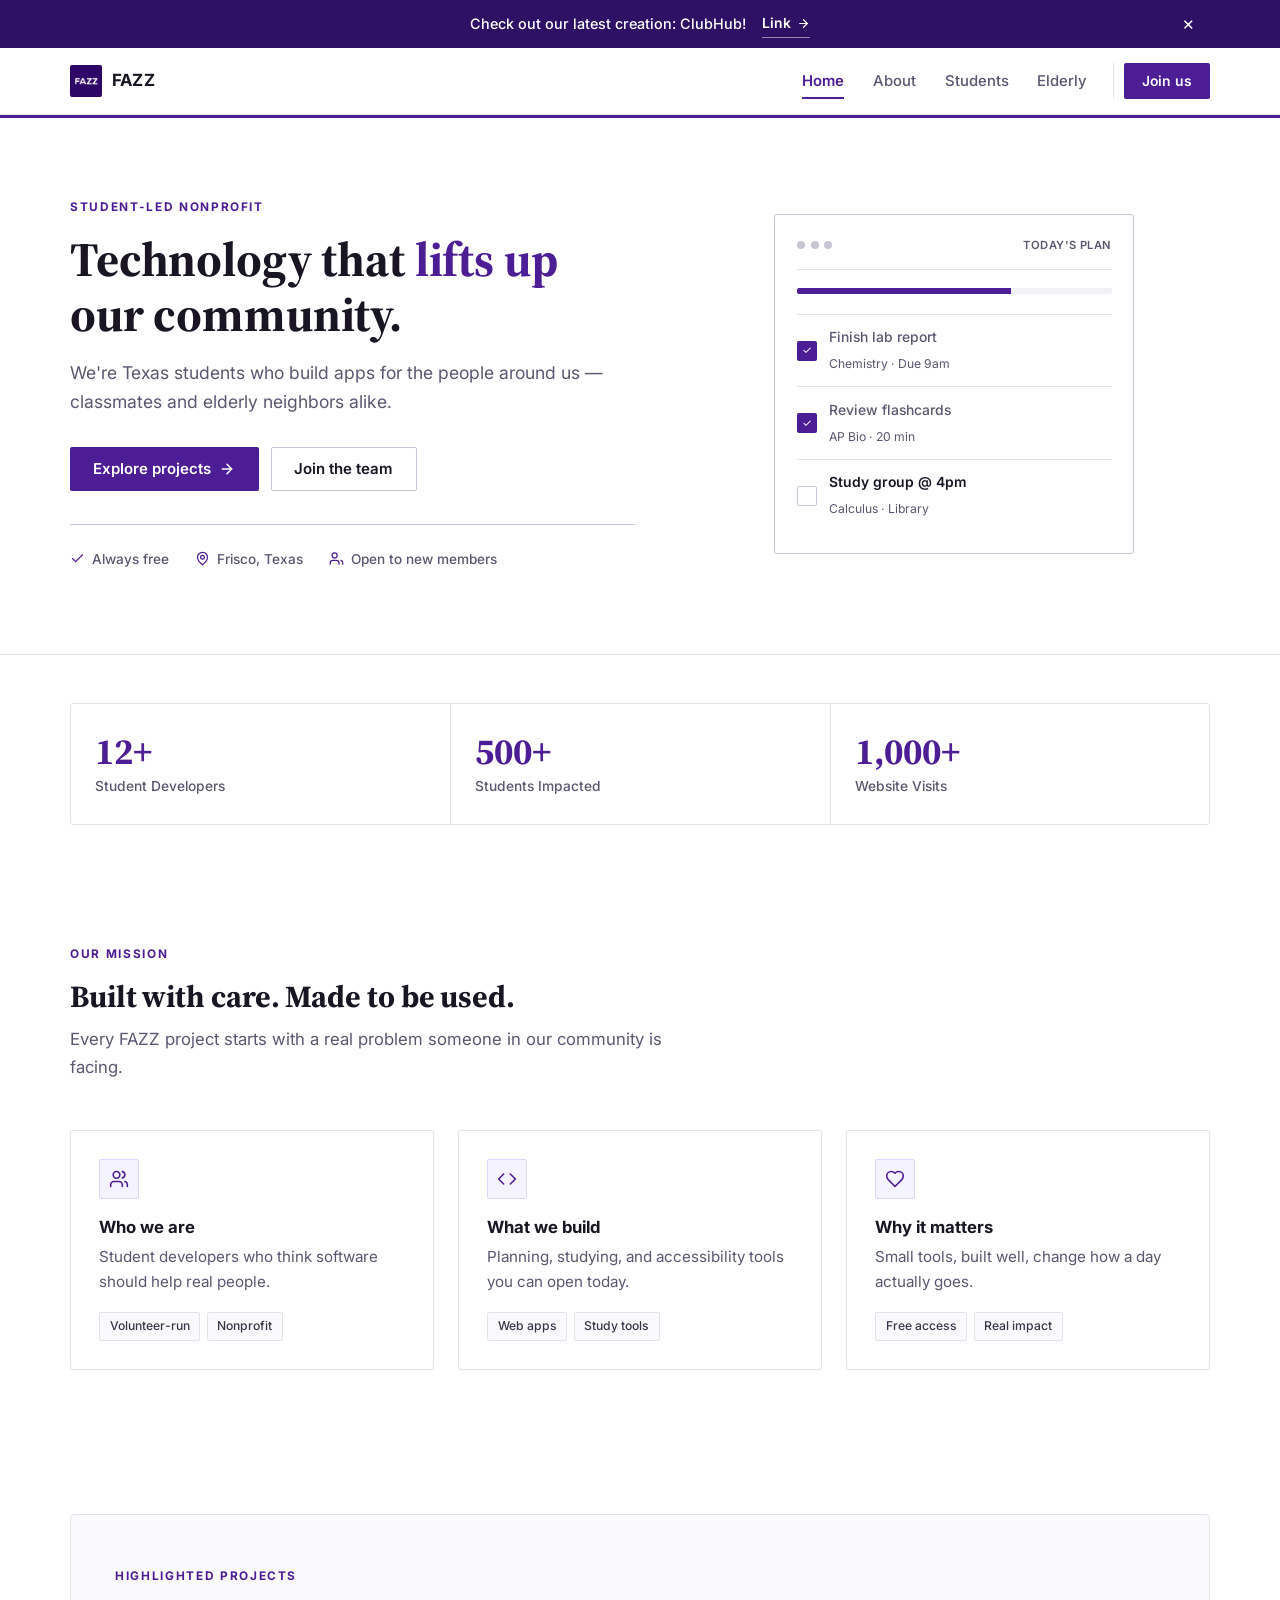
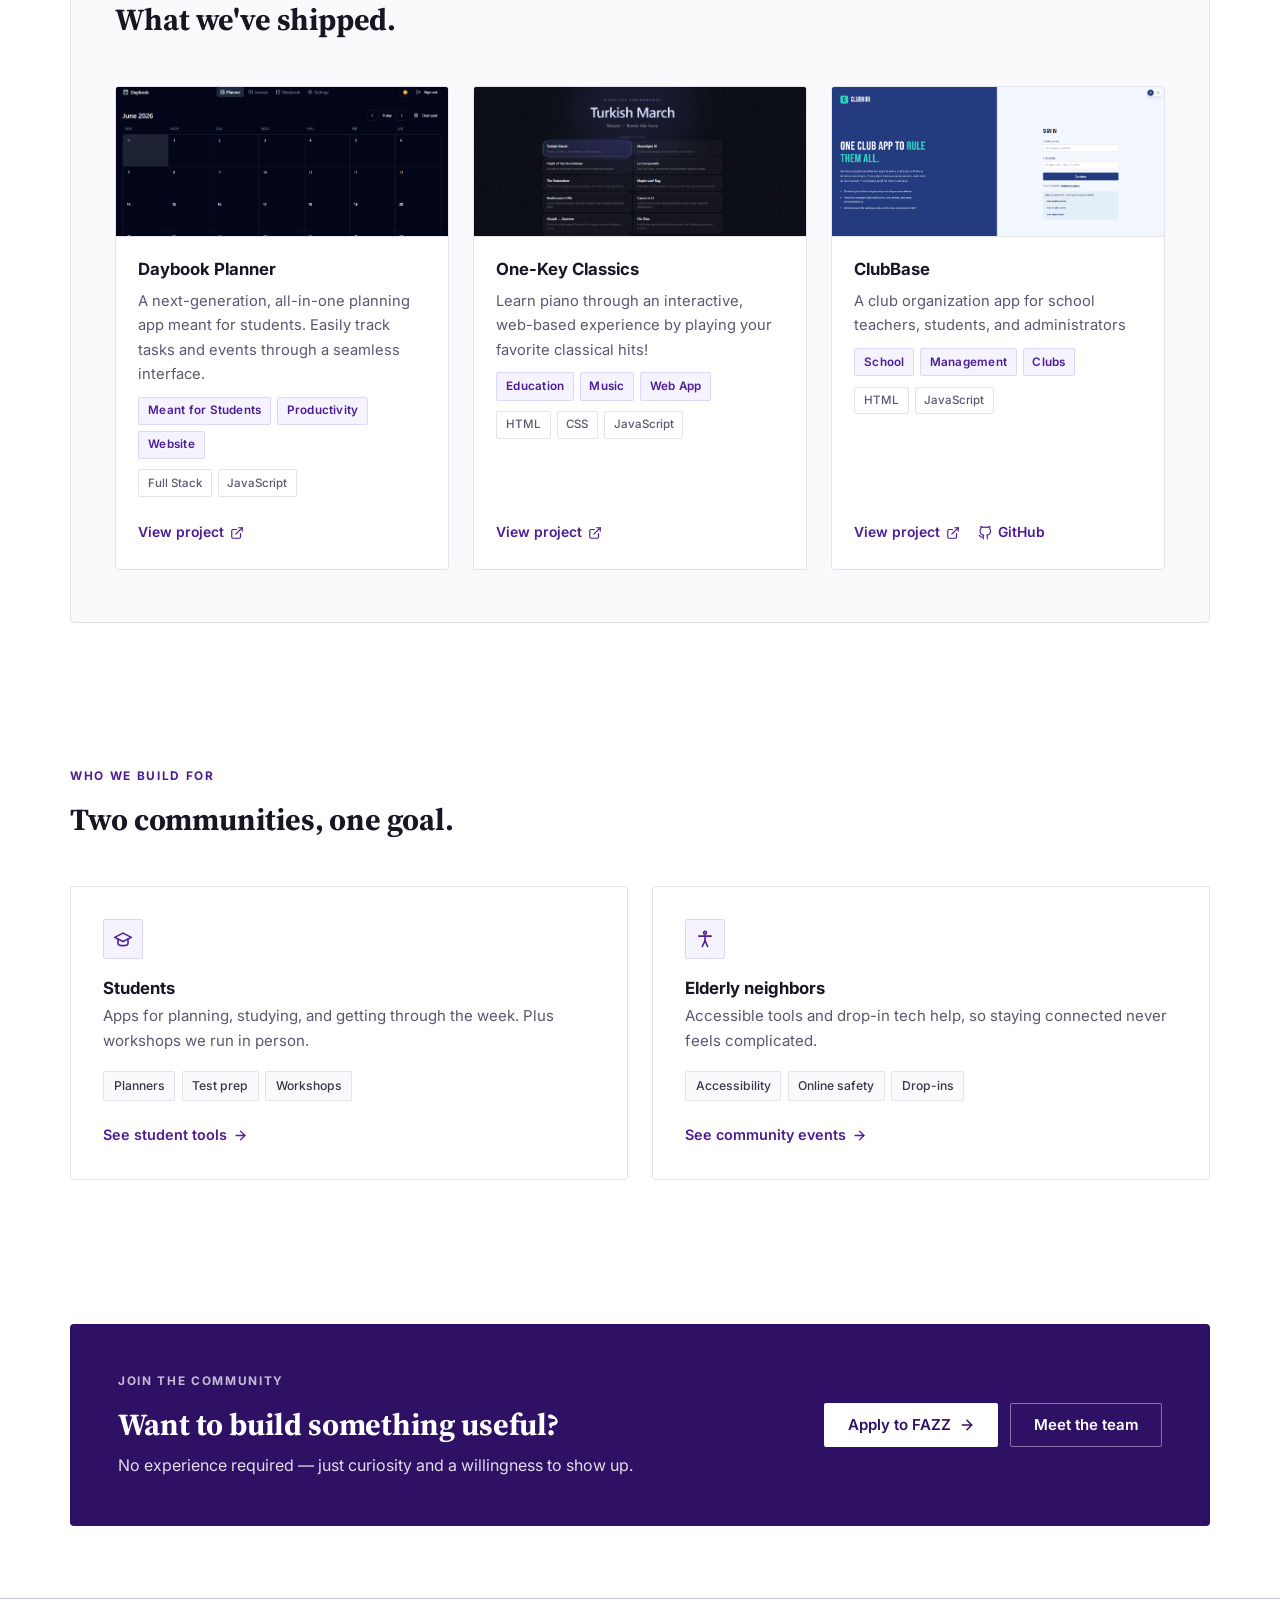
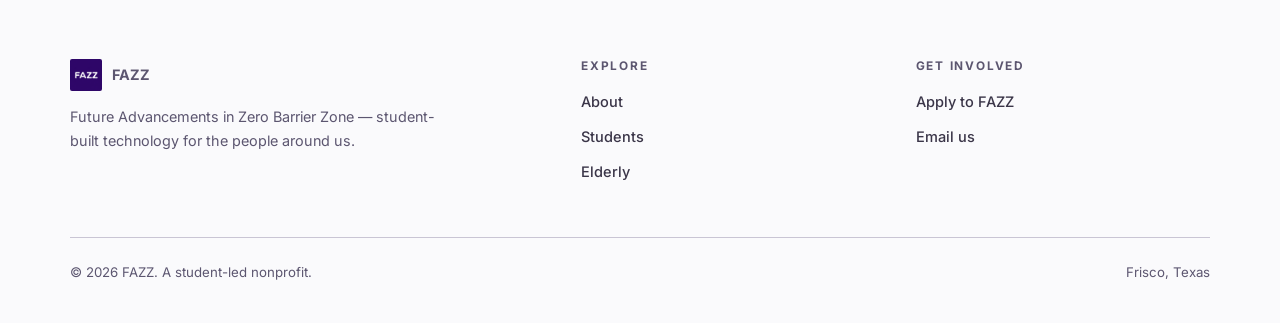
==== commit 729a55d8: "Refactor code structure for improved readability and maintainability" ====
--- a/index.html
+++ b/index.html
@@ -8,9 +8,9 @@
       name="description"
       content="FAZZ (Future Advancements in Zero Barrier Zone) is a student-led nonprofit building technology solutions that improve the lives of our community, students and elderly alike, from planning tools to accessible resources."
     />
-    <meta name="theme-color" content="#4b3fbb" />
-    <link rel="icon" type="image/png" href="images/fazzlogo.png" />
-    <link rel="apple-touch-icon" href="images/fazzlogo.png" />
+    <meta name="theme-color" content="#4c1d95" />
+    <link rel="icon" type="image/png" href="images/fazzlogodark.png" />
+    <link rel="apple-touch-icon" href="images/fazzlogodark.png" />
     <link rel="preconnect" href="https://fonts.googleapis.com" />
     <link rel="preconnect" href="https://fonts.gstatic.com" crossorigin />
     <link
@@ -30,7 +30,7 @@
 
     <header class="site-header">
       <div class="container header-inner">
-        <a class="brand" href="index.html"><img class="brand-mark" src="images/fazzlogo.png" alt="" width="32" height="32" />FAZZ</a>
+        <a class="brand" href="index.html"><img class="brand-mark" src="images/fazzlogodark.png" alt="" width="32" height="32" />FAZZ</a>
         <button class="nav-toggle" aria-expanded="false" aria-controls="site-navigation">
           <span class="toggle-lines">
             <span class="toggle-line"></span>
@@ -238,7 +238,7 @@
     <footer class="footer">
       <div class="container footer-inner">
         <div class="footer-brand-col">
-          <p class="footer-brand"><img class="brand-mark" src="images/fazzlogo.png" alt="" width="32" height="32" />FAZZ</p>
+          <p class="footer-brand"><img class="brand-mark" src="images/fazzlogodark.png" alt="" width="32" height="32" />FAZZ</p>
           <p>Future Advancements in Zero Barrier Zone — student-built technology for the people around us.</p>
         </div>
         <div class="footer-col">
--- a/css/style.css
+++ b/css/style.css
@@ -5,36 +5,57 @@
 :root {
   color-scheme: light;
 
-  /* Brand — drawn from the logo, deepened for print-like contrast */
-  --brand: #4b3fbb;
-  --brand-dark: #362c8f;
-  --brand-tint: #f2f1fb;
-  --brand-tint-strong: #e4e1f7;
-  --accent: #b32d80;
-  --accent-tint: #fbeef6;
-
-  /* Neutrals */
+  /* Brand palette — a single dark-violet ramp. One hue, no secondary
+     accent colour: the whole system is violet, white, and neutral grey. */
+  --violet-900: #2e1065;
+  --violet-800: #3b1578;
+  --violet-700: #4c1d95;
+  --violet-600: #5b21b6;
+  --violet-500: #6d28d9;
+  --violet-200: #ddd6fe;
+  --violet-100: #ede9fe;
+  --violet-50: #f5f3ff;
+
+  /* Brand roles. --brand is dark enough (≈10:1 on white) that it can carry
+     small text, links, and icons — not just large fills. */
+  --brand: var(--violet-700);
+  --brand-strong: var(--violet-900);
+  --brand-soft: var(--violet-500);
+  --brand-tint: var(--violet-50);
+  --brand-tint-2: var(--violet-100);
+  --brand-line: var(--violet-200);
+
+  /* Back-compat aliases. The old design filled shapes with three gradients;
+     they are now flat tones of the one violet, so any rule still asking for
+     --grad gets a solid fill rather than a stale gradient. */
+  --grad: var(--violet-700);
+  --grad-cool: var(--violet-600);
+  --grad-warm: var(--violet-500);
+
+  /* Neutrals — a hint of violet in the greys, nothing more */
   --bg: #ffffff;
   --surface: #ffffff;
-  --surface-2: #f7f8fb;
-  --surface-3: #eef0f5;
-  --ink: #171a26;
-  --ink-2: #3c4155;
-  --muted: #616779;
-  --line: #e3e5ed;
-  --line-strong: #c9cdda;
-
-  /* Elevation — restrained; borders do most of the work */
-  --sh-sm: 0 1px 2px rgba(23, 26, 38, 0.05);
-  --sh-md: 0 1px 3px rgba(23, 26, 38, 0.07), 0 1px 2px rgba(23, 26, 38, 0.04);
-  --sh-lg: 0 8px 24px rgba(23, 26, 38, 0.08);
-
-  /* Shape */
-  --r-2xl: 14px;
-  --r-xl: 12px;
-  --r-lg: 10px;
-  --r-md: 8px;
-  --r-sm: 6px;
+  --surface-2: #fafafc;
+  --surface-3: #f2f1f6;
+  --ink: #1a1523;
+  --ink-2: #3a3548;
+  --muted: #5c5670;
+  --line: #e4e2ea;
+  --line-strong: #c9c5d4;
+
+  /* Elevation — Swiss-style: rules, not shadows. Only genuinely floating
+     UI (the mobile nav panel) is allowed to cast one. */
+  --sh-sm: none;
+  --sh-md: none;
+  --sh-lg: 0 2px 8px rgba(26, 21, 35, 0.09);
+
+  /* Shape — near-square. Small radii read as considered; large ones read
+     as consumer-app modern, which is what we are moving away from. */
+  --r-2xl: 4px;
+  --r-xl: 3px;
+  --r-lg: 3px;
+  --r-md: 2px;
+  --r-sm: 2px;
   --pill: 999px;
 
   /* Layering — every z-index in the site comes from here */
@@ -129,7 +150,9 @@
 h1,
 h2 {
   font-family: "Source Serif 4", Georgia, "Times New Roman", serif;
-  letter-spacing: -0.012em;
+  /* Near-zero tracking. Tight negative tracking is a contemporary-startup
+     tell; classic settings read more established. */
+  letter-spacing: -0.003em;
 }
 
 h1 {
@@ -142,8 +165,8 @@
 }
 
 h3 {
-  font-size: 1.08rem;
-  letter-spacing: -0.005em;
+  font-size: 1.05rem;
+  letter-spacing: 0;
 }
 
 p {
@@ -170,7 +193,8 @@
   color: var(--brand);
 }
 
-/* Kept as a hook for the one or two words that carry brand emphasis */
+/* The one or two words per page that carry brand emphasis. Kept as a class
+   so the markup is unchanged, but it is now a flat colour, not a gradient. */
 .gradient-text {
   color: var(--brand);
 }
@@ -192,8 +216,8 @@
   font-size: 0.94rem;
   line-height: 1.2;
   white-space: nowrap;
-  transition: background-color 0.18s ease, border-color 0.18s ease, color 0.18s ease,
-    box-shadow 0.18s ease;
+  transition: background-color 0.22s ease, background-position 0.28s ease,
+    border-color 0.22s ease, color 0.22s ease, box-shadow 0.22s ease;
 }
 
 .btn svg {
@@ -213,7 +237,7 @@
 }
 
 .btn-primary:hover {
-  background: var(--brand-dark);
+  background: var(--brand-strong);
 }
 
 .btn-secondary {
@@ -223,8 +247,9 @@
 }
 
 .btn-secondary:hover {
-  background: var(--surface-2);
-  border-color: var(--muted);
+  background: var(--brand-tint);
+  border-color: var(--brand);
+  color: var(--brand);
 }
 
 .btn-sm {
@@ -265,7 +290,7 @@
   display: block;
   position: relative;
   z-index: var(--z-banner);
-  background: var(--brand-dark);
+  background: var(--brand-strong);
   color: #fff;
 }
 
@@ -346,8 +371,10 @@
   transition: box-shadow 0.2s ease;
 }
 
+/* A hairline rather than a shadow — the header separates by rule, like
+   the rest of the page. */
 .site-header.is-stuck {
-  box-shadow: 0 1px 3px rgba(23, 26, 38, 0.08);
+  border-bottom-color: var(--line-strong);
 }
 
 .header-inner {
@@ -370,11 +397,14 @@
   color: var(--ink);
 }
 
+/* The mark is a square violet tile, so it takes the same near-square
+   radius as the rest of the system — a 50% crop would round its corners
+   off and turn it back into a circle. */
 .brand-mark {
   width: 32px;
   height: 32px;
   flex: none;
-  border-radius: 50%;
+  border-radius: var(--r-sm);
 }
 
 .site-nav {
@@ -398,9 +428,20 @@
   background: var(--surface-2);
 }
 
+/* The active page is marked by a rule under the label, not a pill. */
 .nav-link.active {
   color: var(--brand);
   font-weight: 600;
+}
+
+.nav-link.active::after {
+  content: "";
+  position: absolute;
+  left: 0.85rem;
+  right: 0.85rem;
+  bottom: 0.15rem;
+  height: 2px;
+  background: var(--brand);
 }
 
 .nav-cta {
@@ -459,16 +500,16 @@
    ========================================================= */
 
 .section {
-  padding: 3.25rem 0;
+  padding: 4.5rem 0;
 }
 
 .section-sm {
-  padding: 2.25rem 0;
+  padding: 3rem 0;
 }
 
 .section-head {
-  max-width: 660px;
-  margin-bottom: 2.5rem;
+  max-width: 640px;
+  margin-bottom: 3rem;
 }
 
 .section-head h2 {
@@ -477,7 +518,7 @@
 
 .grid {
   display: grid;
-  gap: 1.25rem;
+  gap: 1.5rem;
 }
 
 .grid-2 {
@@ -491,7 +532,7 @@
 /* Tinted panel that groups a whole section */
 
 .panel {
-  padding: 3rem 2.5rem;
+  padding: 3.25rem 2.75rem;
   background: var(--surface-2);
   border: 1px solid var(--line);
   border-radius: var(--r-2xl);
@@ -512,8 +553,7 @@
 }
 
 .card:hover {
-  border-color: var(--line-strong);
-  box-shadow: var(--sh-md);
+  border-color: var(--brand);
 }
 
 .card h3 {
@@ -527,38 +567,36 @@
 
 .card-static:hover {
   border-color: var(--line);
-  box-shadow: var(--sh-sm);
 }
 
 /* Icon tiles */
 
+/* A bordered violet-tinted square with a violet glyph. The old tiles were
+   three saturated gradients; one quiet treatment reads as a system. */
 .icon-tile {
   display: grid;
   place-items: center;
-  width: 42px;
-  height: 42px;
+  width: 40px;
+  height: 40px;
   margin-bottom: 1.15rem;
+  border: 1px solid var(--brand-line);
   border-radius: var(--r-md);
   color: var(--brand);
   background: var(--brand-tint);
-  border: 1px solid var(--brand-tint-strong);
 }
 
 .icon-tile svg {
-  width: 21px;
-  height: 21px;
-}
-
-.tile-cool {
-  color: var(--ink-2);
-  background: var(--surface-3);
-  border-color: var(--line-strong);
-}
-
+  width: 20px;
+  height: 20px;
+}
+
+/* Retained so existing markup keeps working; the palette is now one hue,
+   so the "cool" and "warm" variants are deliberately identical. */
+.tile-cool,
 .tile-warm {
-  color: var(--accent);
-  background: var(--accent-tint);
-  border-color: #f2dbe9;
+  border-color: var(--brand-line);
+  color: var(--brand);
+  background: var(--brand-tint);
 }
 
 /* Chip rows */
@@ -584,9 +622,12 @@
    Hero
    ========================================================= */
 
+/* No wash. The hero is plain white, bounded by rules — a violet rule on top
+   to signal the brand, a hairline underneath to close the band. */
 .hero {
-  padding: 4rem 0 4.25rem;
-  background: var(--surface-2);
+  padding: 5rem 0 5.25rem;
+  background: var(--bg);
+  border-top: 3px solid var(--brand);
   border-bottom: 1px solid var(--line);
 }
 
@@ -594,7 +635,7 @@
   display: grid;
   grid-template-columns: 1.05fr 0.95fr;
   align-items: center;
-  gap: 3.5rem;
+  gap: 4rem;
 }
 
 .hero-copy h1 {
@@ -651,7 +692,6 @@
   background: var(--surface);
   border: 1px solid var(--line-strong);
   border-radius: var(--r-xl);
-  box-shadow: var(--sh-lg);
 }
 
 .app-mock-header {
@@ -686,7 +726,7 @@
 .app-mock-progress {
   height: 6px;
   margin-bottom: 1.25rem;
-  border-radius: var(--pill);
+  border-radius: var(--r-sm);
   background: var(--surface-3);
   overflow: hidden;
 }
@@ -716,7 +756,7 @@
   width: 20px;
   height: 20px;
   flex: none;
-  border-radius: 4px;
+  border-radius: var(--r-sm);
   font-size: 0.7rem;
   color: #fff;
 }
@@ -751,8 +791,9 @@
 /* Subpage hero */
 
 .hero-sub {
-  padding: 3.5rem 0;
-  background: var(--surface-2);
+  padding: 4.25rem 0;
+  background: var(--bg);
+  border-top: 3px solid var(--brand);
   border-bottom: 1px solid var(--line);
 }
 
@@ -782,7 +823,6 @@
   background: var(--surface);
   border: 1px solid var(--line);
   border-radius: var(--r-xl);
-  box-shadow: var(--sh-sm);
   overflow: hidden;
 }
 
@@ -801,6 +841,8 @@
   font-weight: 700;
   font-size: clamp(1.85rem, 3vw, 2.3rem);
   line-height: 1.15;
+  /* Every numeral the same violet — a set of figures should read as one
+     series, not three unrelated highlights. */
   color: var(--brand);
 }
 
@@ -829,8 +871,7 @@
 }
 
 .audience-card:hover {
-  border-color: var(--line-strong);
-  box-shadow: var(--sh-md);
+  border-color: var(--brand);
 }
 
 .audience-card h3 {
@@ -853,7 +894,7 @@
 .project-grid {
   display: grid;
   grid-template-columns: repeat(3, minmax(0, 1fr));
-  gap: 1.25rem;
+  gap: 1.5rem;
 }
 
 .project-card {
@@ -868,10 +909,11 @@
 }
 
 .project-card:hover {
-  border-color: var(--line-strong);
-  box-shadow: var(--sh-md);
-}
-
+  border-color: var(--brand);
+}
+
+/* Flat violet is the fallback tile for projects with no image; when an image
+   is present it covers the box completely and hides the fill. */
 .project-visual {
   position: relative;
   height: 150px;
@@ -880,10 +922,20 @@
   border-bottom: 1px solid var(--line);
   font-family: "Source Serif 4", Georgia, serif;
   font-weight: 700;
-  font-size: 2.2rem;
-  color: var(--brand);
-  background: var(--surface-2);
+  font-size: 2.4rem;
+  color: #fff;
+  background: var(--violet-700);
   overflow: hidden;
+}
+
+/* Three steps of the one violet, so a row of image-less cards still has
+   rhythm without introducing a second hue. */
+.project-card:nth-child(3n + 2) .project-visual {
+  background: var(--violet-600);
+}
+
+.project-card:nth-child(3n + 3) .project-visual {
+  background: var(--violet-500);
 }
 
 .project-visual img {
@@ -924,6 +976,7 @@
   letter-spacing: 0.02em;
   color: var(--brand);
   background: var(--brand-tint);
+  border: 1px solid var(--brand-line);
   border-radius: var(--r-sm);
 }
 
@@ -1049,6 +1102,7 @@
   height: 68px;
   margin-bottom: 0.9rem;
   border-radius: 50%;
+  border: 1px solid var(--brand-line);
   color: var(--brand);
   background: var(--brand-tint);
   font-family: "Source Serif 4", Georgia, serif;
@@ -1087,14 +1141,16 @@
    Quote
    ========================================================= */
 
+/* A pull-quote set off by a violet rule rather than a tinted panel. */
 .quote-card {
+  position: relative;
   align-self: center;
   margin: 0;
-  padding: 2rem 2.25rem;
-  background: var(--surface-2);
-  border: 1px solid var(--line);
+  padding: 1.75rem 2.25rem;
+  background: var(--bg);
+  border: 0;
   border-left: 3px solid var(--brand);
-  border-radius: 0 var(--r-lg) var(--r-lg) 0;
+  border-radius: 0;
 }
 
 .quote-card p {
@@ -1144,12 +1200,11 @@
   width: 26px;
   height: 26px;
   flex: none;
-  border-radius: 50%;
+  border-radius: var(--r-sm);
   font-size: 0.8rem;
   font-weight: 700;
-  color: var(--brand);
-  background: var(--brand-tint);
-  border: 1px solid var(--brand-tint-strong);
+  color: #fff;
+  background: var(--brand);
 }
 
 .step strong {
@@ -1173,9 +1228,9 @@
   grid-template-columns: 1.3fr 0.7fr;
   align-items: center;
   gap: 2rem;
-  padding: 2.75rem 3rem;
+  padding: 3rem 3rem;
   border-radius: var(--r-2xl);
-  background: var(--brand-dark);
+  background: var(--brand-strong);
   color: #fff;
 }
 
@@ -1185,11 +1240,11 @@
 }
 
 .callout p {
-  color: rgba(255, 255, 255, 0.82);
+  color: rgba(255, 255, 255, 0.86);
 }
 
 .callout .eyebrow {
-  color: rgba(255, 255, 255, 0.66);
+  color: rgba(255, 255, 255, 0.72);
 }
 
 .callout-actions {
@@ -1201,11 +1256,11 @@
 
 .callout .btn-primary {
   background: #fff;
-  color: var(--brand-dark);
+  color: var(--brand-strong);
 }
 
 .callout .btn-primary:hover {
-  background: var(--brand-tint);
+  background: var(--brand-tint-2);
 }
 
 .callout .btn-secondary {
@@ -1216,7 +1271,8 @@
 
 .callout .btn-secondary:hover {
   background: rgba(255, 255, 255, 0.12);
-  border-color: rgba(255, 255, 255, 0.7);
+  border-color: #fff;
+  color: #fff;
 }
 
 /* =========================================================
@@ -1224,10 +1280,10 @@
    ========================================================= */
 
 .footer {
-  margin-top: 1rem;
-  padding: 3.25rem 0 2.5rem;
+  margin-top: 0;
+  padding: 3.75rem 0 2.5rem;
   background: var(--surface-2);
-  border-top: 1px solid var(--line);
+  border-top: 1px solid var(--line-strong);
 }
 
 .footer-inner {
@@ -1336,10 +1392,12 @@
    Scroll reveal
    ========================================================= */
 
+/* Subtle tier: short distance, short duration. Motion confirms that content
+   arrived; it is not the point of the page. */
 [data-animate] {
   opacity: 0;
-  transform: translateY(12px);
-  transition: opacity 0.5s ease, transform 0.5s ease;
+  transform: translateY(8px);
+  transition: opacity 0.35s ease-out, transform 0.35s ease-out;
 }
 
 [data-animate].in-view {
@@ -1353,16 +1411,20 @@
 
 @media (max-width: 940px) {
   .section {
-    padding: 2.75rem 0;
+    padding: 3.5rem 0;
   }
 
   .hero {
-    padding: 3rem 0 3.25rem;
+    padding: 3.5rem 0 3.75rem;
+  }
+
+  .hero-sub {
+    padding: 3.25rem 0;
   }
 
   .hero-grid {
     grid-template-columns: 1fr;
-    gap: 2.5rem;
+    gap: 3rem;
   }
 
   .hero-visual {
@@ -1382,12 +1444,12 @@
   }
 
   .panel {
-    padding: 2rem 1.5rem;
+    padding: 2.25rem 1.75rem;
   }
 
   .callout {
     grid-template-columns: 1fr;
-    padding: 2.25rem;
+    padding: 2.5rem;
   }
 
   .callout-actions {
@@ -1473,7 +1535,7 @@
     position: fixed;
     inset: 0;
     z-index: var(--z-scrim);
-    background: rgba(23, 26, 38, 0.3);
+    background: rgba(26, 21, 35, 0.32);
     opacity: 0;
     pointer-events: none;
     transition: opacity 0.2s ease;
@@ -1528,7 +1590,10 @@
     padding: 1.5rem;
   }
 
-  .quote-card,
+  .quote-card {
+    padding: 1.25rem 1.5rem;
+  }
+
   .apply-card {
     padding: 1.65rem 1.75rem;
   }
